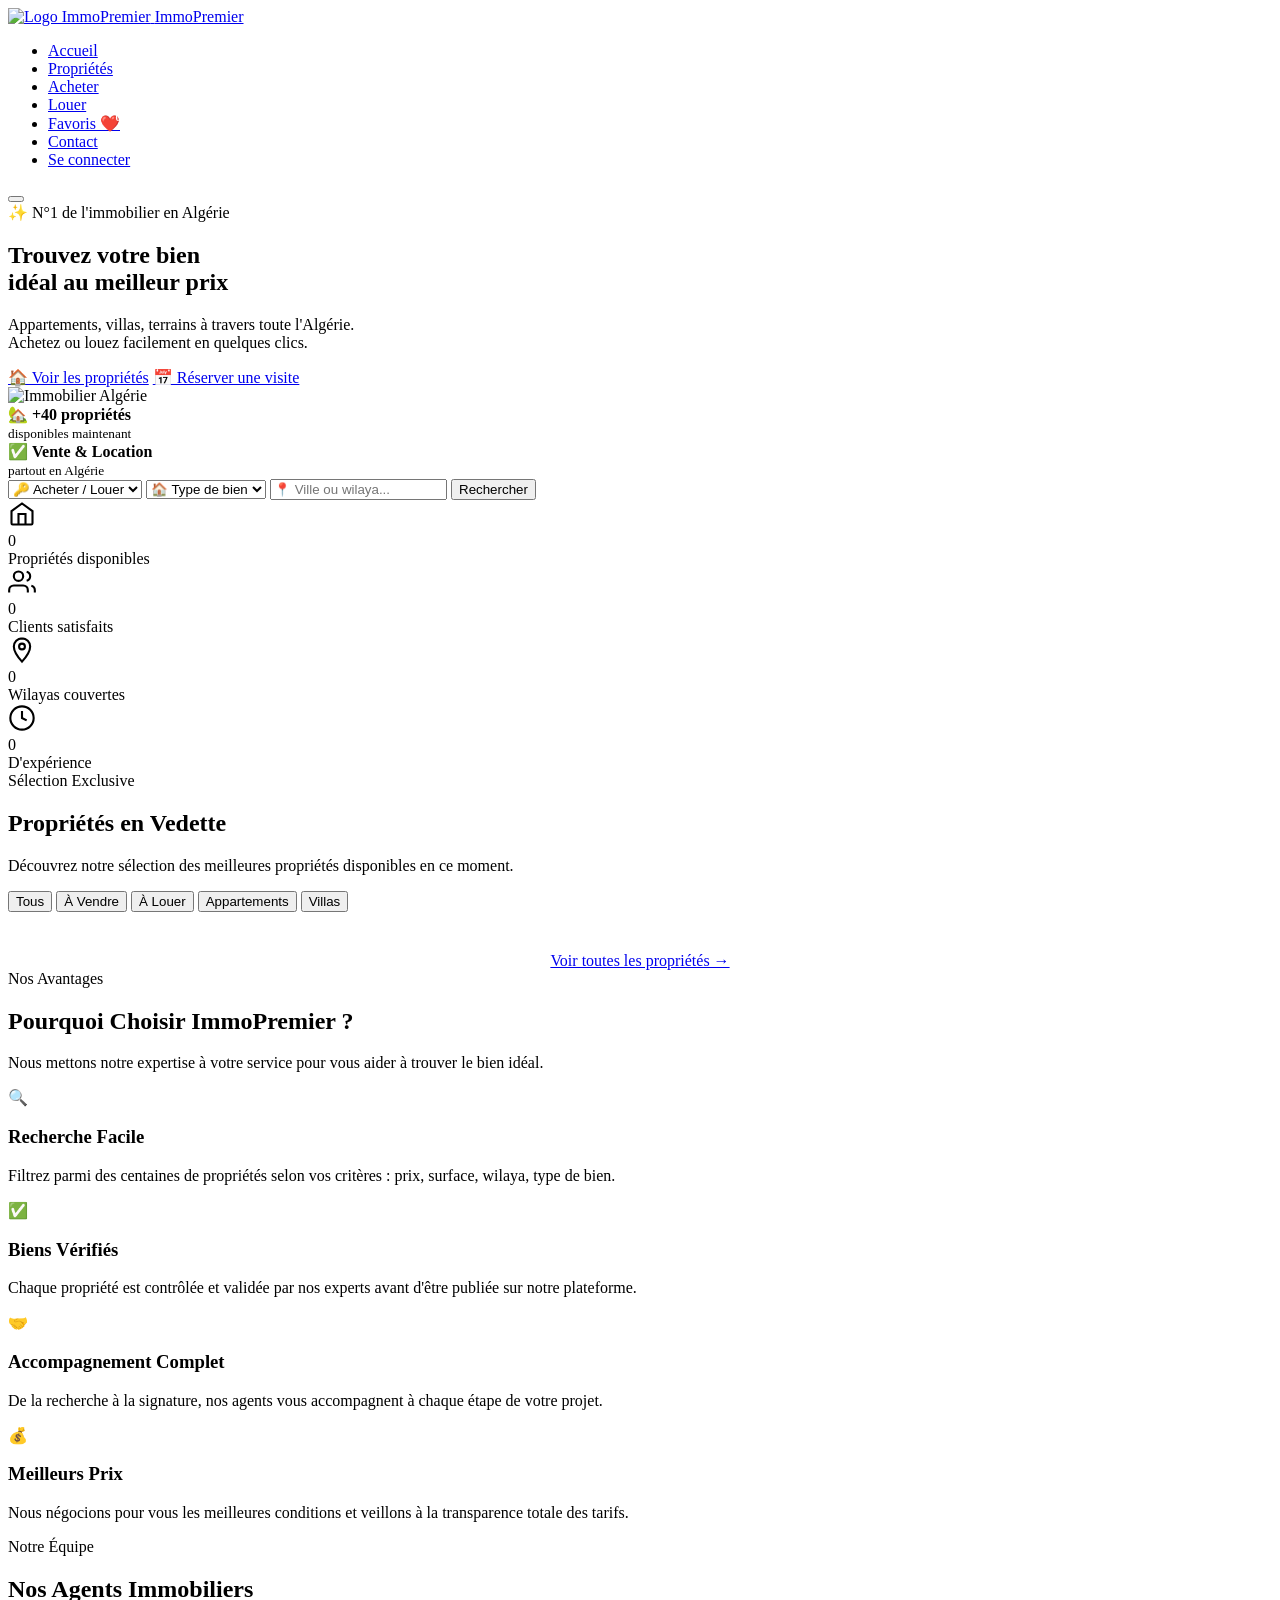
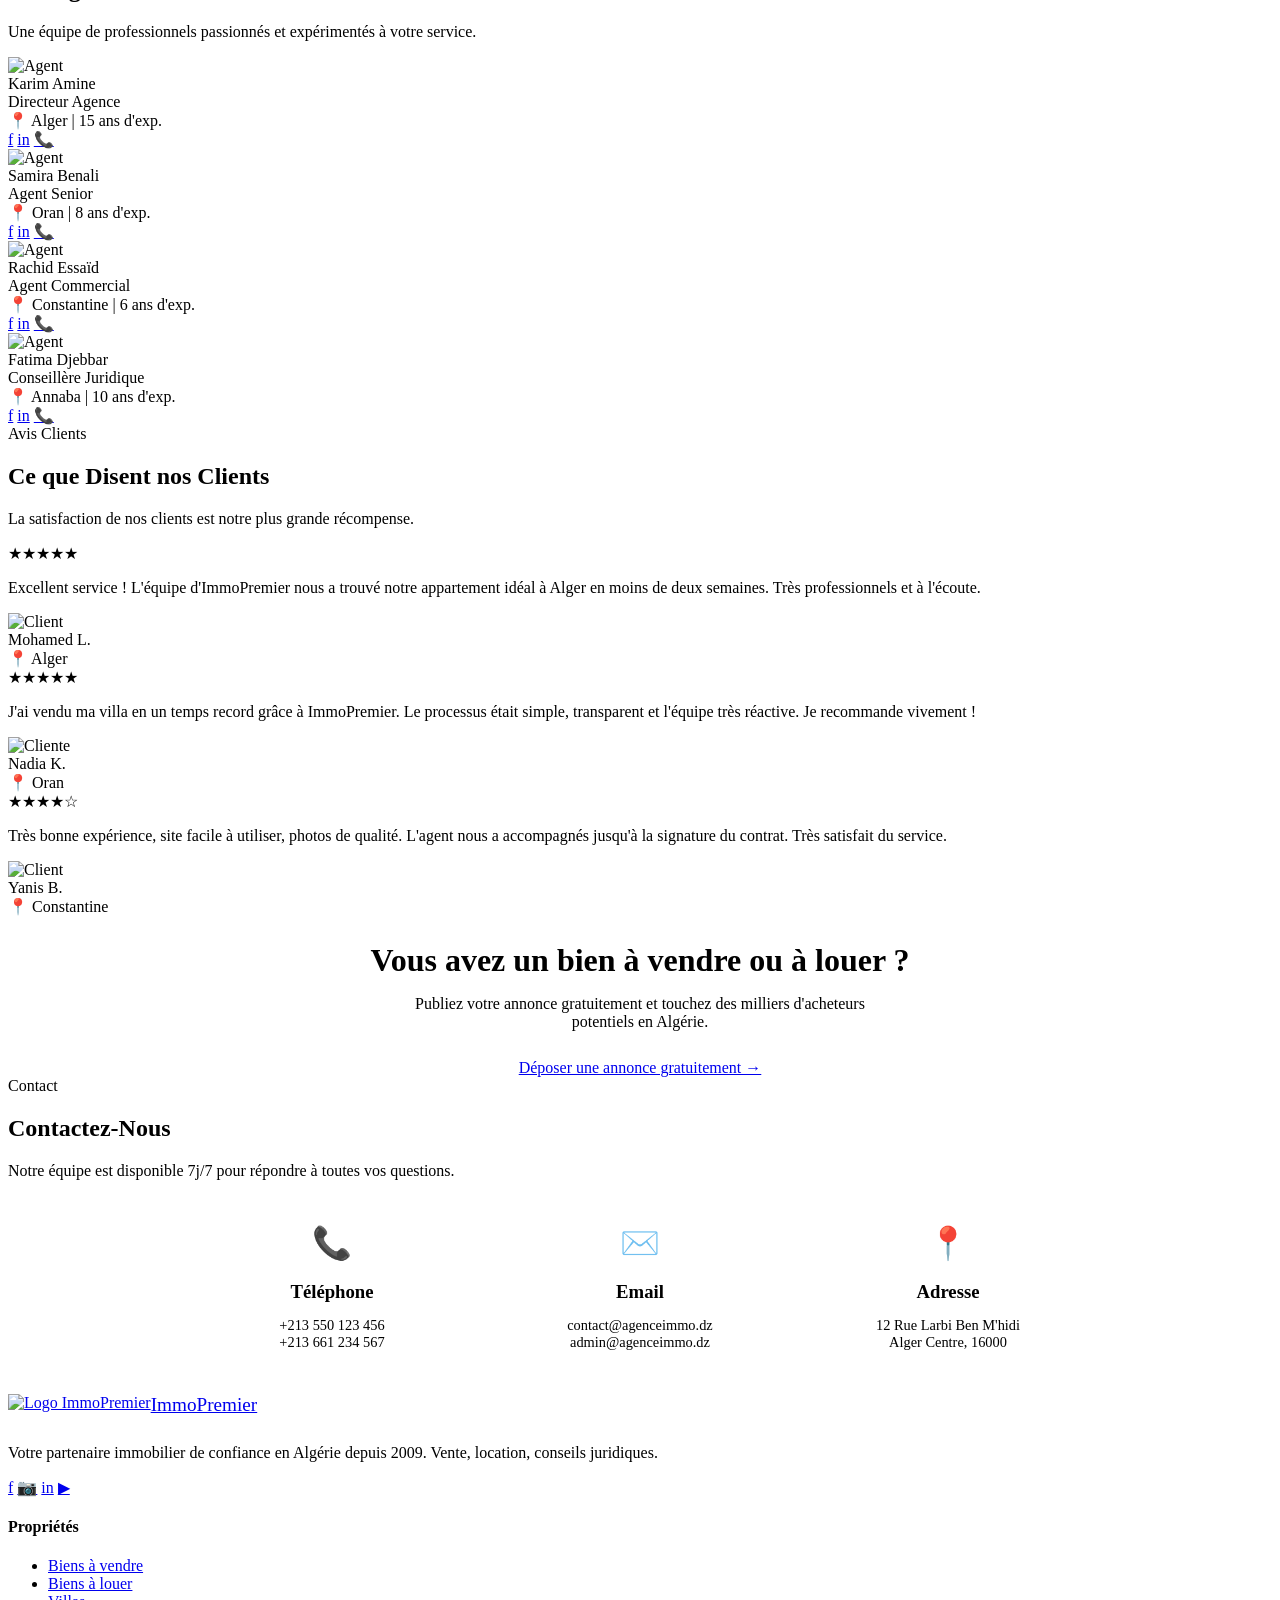
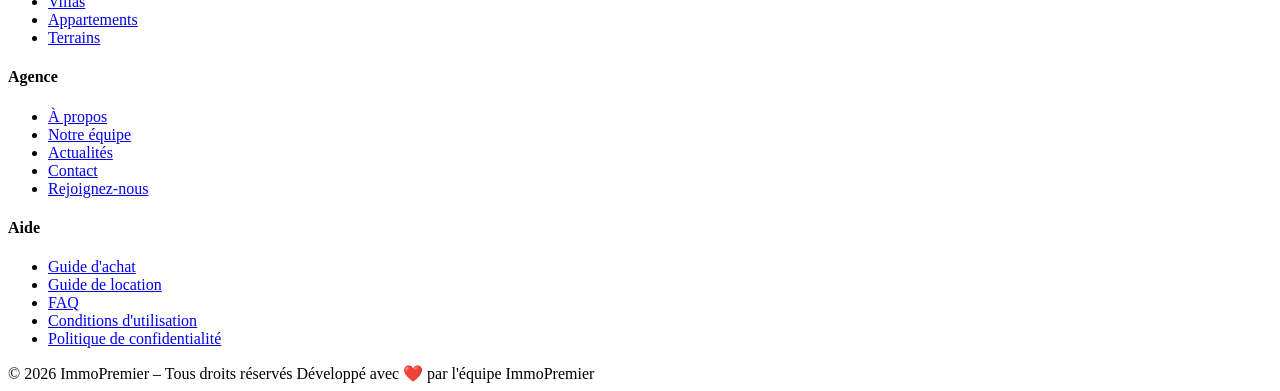
==== index.html @ be557a17 "Add files via upload premier commit" ====
<!DOCTYPE html>

<head>
    <meta charset="UTF-8">
    <meta name="viewport" content="width=device-width, initial-scale=1.0">
    <meta name="description"
        content="Agence Immobilière – Trouvez votre bien idéal en Algérie. Vente, location, appartements, villas, terrains.">
    <title>Agence Immobilière | Votre Partenaire Immobilier de Confiance</title>
    <link rel="stylesheet" href="style/style.css">
</head>

<body>

    <!-- ========== NAVIGATION ========== -->
    <nav>
        <a href="index.html" class="nav-logo">
           <img src="content/logo.png" alt="Logo ImmoPremier" class="custom-logo">
            <span>ImmoPremier</span>
        </a>

        <ul class="nav-links" id="nav-links">
            <li><a href="index.html" class="active">Accueil</a></li>
            <li><a href="content/produits.html">Propriétés</a></li>
            <li><a href="content/produits.html?trans=vente">Acheter</a></li>
            <li><a href="content/produits.html?trans=location">Louer</a></li>
            <li><a href="content/favoris.html" style="position:relative;">
  Favoris ❤️
  <span id="fav-count" style="
    position:absolute; top:-6px; right:-6px;
    background:var(--accent); color:#fff;
    width:16px; height:16px; border-radius:50%;
    font-size:0.65rem; font-weight:700;
    display:flex; align-items:center; justify-content:center;
  ">0</span>
</a></li>
            <li><a href="#contact">Contact</a></li>
            <li id="nav-auth"><a href="content/connexion.html" class="nav-cta">Se connecter</a></li>
        </ul>

        <button class="hamburger" id="hamburger" aria-label="Menu">
            <span></span><span></span><span></span>
        </button>
    </nav>

    <!-- ========== HERO ========== -->
    <section class="hero">
  <div class="hero-content">
    <div class="hero-badge">✨ N°1 de l'immobilier en Algérie</div>
    <h1>Trouvez votre bien<br>idéal <span>au meilleur prix</span></h1>
    <p>Appartements, villas, terrains à travers toute l'Algérie.<br>
    Achetez ou louez facilement en quelques clics.</p>
    <div class="hero-btns">
      <a href="content/produits.html?trans=vente" class="btn-primary">🏠 Voir les propriétés</a>
       <a href="content/commande.html" class="btn-outline">📅 Réserver une visite</a>
    </div>
  </div>

  <div class="hero-visual">
    <img src="content/ai1.png" alt="Immobilier Algérie" class="hero-img">
    <div class="hero-card floating" style="bottom:30px;left:-20px;">
      🏡 <strong>+40 propriétés</strong><br><small>disponibles maintenant</small>
    </div>
    <div class="hero-card floating" style="top:40px;right:-10px;">
      ✅ <strong>Vente & Location</strong><br><small>partout en Algérie</small>
    </div>
  </div>
</section>

    <!-- ========== SEARCH BAR ========== -->
    <div class="search-section">
        <div class="search-bar">
            <select id="hero-trans" aria-label="Type de transaction">
                <option value="">🔑 Acheter / Louer</option>
                <option value="vente">🏷️ Acheter</option>
                <option value="location">🔑 Louer</option>
            </select>
            <select id="hero-type" aria-label="Type de bien">
                <option value="">🏠 Type de bien</option>
                <option value="appartement">Appartement</option>
                <option value="villa">Villa</option>
                <option value="maison">Maison</option>
                <option value="bureau">Bureau</option>
                <option value="terrain">Terrain</option>
                <option value="studio">Studio</option>
            </select>
            <input id="hero-city" type="text" placeholder="📍 Ville ou wilaya..." aria-label="Ville">
            <button id="hero-search-btn">Rechercher</button>
        </div>
    </div>

    <!-- ========== STATS ========== -->
    <div class="stats" style="position:relative; overflow:hidden;">
    <div class="stat-item">
        <div class="stat-icon-circle">
            <svg viewBox="0 0 24 24" fill="none" stroke="currentColor" stroke-width="1.8" width="28" height="28">
                <path d="M3 9.5L12 3l9 6.5V20a1 1 0 01-1 1H4a1 1 0 01-1-1V9.5z"/>
                <path d="M9 21V12h6v9"/>
            </svg>
        </div>
        <div class="stat-num" data-count="1250" data-suffix="+">0</div>
        <div class="stat-label">Propriétés disponibles</div>
    </div>
    <div class="stat-item">
        <div class="stat-icon-circle">
            <svg viewBox="0 0 24 24" fill="none" stroke="currentColor" stroke-width="1.8" width="28" height="28">
                <path d="M17 21v-2a4 4 0 00-4-4H5a4 4 0 00-4 4v2"/>
                <circle cx="9" cy="7" r="4"/>
                <path d="M23 21v-2a4 4 0 00-3-3.87M16 3.13a4 4 0 010 7.75"/>
            </svg>
        </div>
        <div class="stat-num" data-count="8500" data-suffix="+">0</div>
        <div class="stat-label">Clients satisfaits</div>
    </div>
    <div class="stat-item">
        <div class="stat-icon-circle">
            <svg viewBox="0 0 24 24" fill="none" stroke="currentColor" stroke-width="1.8" width="28" height="28">
                <path d="M12 2C8.13 2 5 5.13 5 9c0 5.25 7 13 7 13s7-7.75 7-13c0-3.87-3.13-7-7-7z"/>
                <circle cx="12" cy="9" r="2.5"/>
            </svg>
        </div>
        <div class="stat-num" data-count="48">0</div>
        <div class="stat-label">Wilayas couvertes</div>
    </div>
    <div class="stat-item">
        <div class="stat-icon-circle">
            <svg viewBox="0 0 24 24" fill="none" stroke="currentColor" stroke-width="1.8" width="28" height="28">
                <circle cx="12" cy="12" r="10"/>
                <path d="M12 6v6l4 2"/>
            </svg>
        </div>
        <div class="stat-num" data-count="15" data-suffix=" ans">0</div>
        <div class="stat-label">D'expérience</div>
    </div>
</div>
    <!-- ========== FEATURED PROPERTIES ========== -->
    <section class="section">
        <div class="section-header">
            <span class="section-label">Sélection Exclusive</span>
            <h2>Propriétés en Vedette</h2>
            <p>Découvrez notre sélection des meilleures propriétés disponibles en ce moment.</p>
        </div>

        <div class="filter-bar">
            <button class="filter-btn active" onclick="filterHomeFeatured('tous', this)">Tous</button>
            <button class="filter-btn" onclick="filterHomeFeatured('vente', this)">À Vendre</button>
            <button class="filter-btn" onclick="filterHomeFeatured('location', this)">À Louer</button>
            <button class="filter-btn" onclick="filterHomeFeatured('appartement', this)">Appartements</button>
            <button class="filter-btn" onclick="filterHomeFeatured('villa', this)">Villas</button>
        </div>

        <div class="properties-grid" id="featured-grid">
            <!-- Filled by JS -->
        </div>

        <div style="text-align:center; margin-top:40px;">
            <a href="content/produits.html" class="btn-primary" style="display:inline-flex;">
                Voir toutes les propriétés →
            </a>
        </div>
    </section>

    <!-- ========== WHY US ========== -->
    <section class="section" style="background:var(--bg);">
        <div class="section-header">
            <span class="section-label">Nos Avantages</span>
            <h2>Pourquoi Choisir ImmoPremier ?</h2>
            <p>Nous mettons notre expertise à votre service pour vous aider à trouver le bien idéal.</p>
        </div>
        <div class="why-grid">
            <div class="why-card">
                <div class="why-icon">🔍</div>
                <h3>Recherche Facile</h3>
                <p>Filtrez parmi des centaines de propriétés selon vos critères : prix, surface, wilaya, type de bien.
                </p>
            </div>
            <div class="why-card">
                <div class="why-icon">✅</div>
                <h3>Biens Vérifiés</h3>
                <p>Chaque propriété est contrôlée et validée par nos experts avant d'être publiée sur notre plateforme.
                </p>
            </div>
            <div class="why-card">
                <div class="why-icon">🤝</div>
                <h3>Accompagnement Complet</h3>
                <p>De la recherche à la signature, nos agents vous accompagnent à chaque étape de votre projet.</p>
            </div>
            <div class="why-card">
                <div class="why-icon">💰</div>
                <h3>Meilleurs Prix</h3>
                <p>Nous négocions pour vous les meilleures conditions et veillons à la transparence totale des tarifs.
                </p>
            </div>
        </div>
    </section>

    <!-- ========== AGENTS ========== -->
    <section class="section">
        <div class="section-header">
            <span class="section-label">Notre Équipe</span>
            <h2>Nos Agents Immobiliers</h2>
            <p>Une équipe de professionnels passionnés et expérimentés à votre service.</p>
        </div>
        <div class="agents-grid">
            <div class="agent-card">
                <img src="https://images.unsplash.com/photo-1560250097-0b93528c311a?w=200&h=200&fit=crop" alt="Agent"
                    class="agent-img">
                <div class="agent-name">Karim Amine</div>
                <div class="agent-role">Directeur Agence</div>
                <div class="agent-info">📍 Alger | 15 ans d'exp.</div>
                <div class="agent-social">
                    <a href="#" aria-label="Facebook">f</a>
                    <a href="#" aria-label="LinkedIn">in</a>
                    <a href="tel:0550123456" aria-label="Téléphone">📞</a>
                </div>
            </div>
            <div class="agent-card">
                <img src="https://images.unsplash.com/photo-1573496359142-b8d87734a5a2?w=200&h=200&fit=crop" alt="Agent"
                    class="agent-img">
                <div class="agent-name">Samira Benali</div>
                <div class="agent-role">Agent Senior</div>
                <div class="agent-info">📍 Oran | 8 ans d'exp.</div>
                <div class="agent-social">
                    <a href="#" aria-label="Facebook">f</a>
                    <a href="#" aria-label="LinkedIn">in</a>
                    <a href="tel:0661234567" aria-label="Téléphone">📞</a>
                </div>
            </div>
            <div class="agent-card">
                <img src="https://images.unsplash.com/photo-1507003211169-0a1dd7228f2d?w=200&h=200&fit=crop" alt="Agent"
                    class="agent-img">
                <div class="agent-name">Rachid Essaïd</div>
                <div class="agent-role">Agent Commercial</div>
                <div class="agent-info">📍 Constantine | 6 ans d'exp.</div>
                <div class="agent-social">
                    <a href="#" aria-label="Facebook">f</a>
                    <a href="#" aria-label="LinkedIn">in</a>
                    <a href="tel:0660567890" aria-label="Téléphone">📞</a>
                </div>
            </div>
            <div class="agent-card">
                <img src="https://images.unsplash.com/photo-1438761681033-6461ffad8d80?w=200&h=200&fit=crop" alt="Agent"
                    class="agent-img">
                <div class="agent-name">Fatima Djebbar</div>
                <div class="agent-role">Conseillère Juridique</div>
                <div class="agent-info">📍 Annaba | 10 ans d'exp.</div>
                <div class="agent-social">
                    <a href="#" aria-label="Facebook">f</a>
                    <a href="#" aria-label="LinkedIn">in</a>
                    <a href="tel:0555456789" aria-label="Téléphone">📞</a>
                </div>
            </div>
        </div>
    </section>

    <!-- ========== TESTIMONIALS ========== -->
    <section class="section testimonials-bg">
        <div class="section-header">
            <span class="section-label">Avis Clients</span>
            <h2>Ce que Disent nos Clients</h2>
            <p>La satisfaction de nos clients est notre plus grande récompense.</p>
        </div>
        <div class="testimonials-grid">
            <div class="testimonial-card">
                <div class="stars">★★★★★</div>
                <p class="testimonial-text">Excellent service ! L'équipe d'ImmoPremier nous a trouvé notre appartement
                    idéal à Alger en moins de deux semaines. Très professionnels et à l'écoute.</p>
                <div class="testimonial-author">
                    <img src="https://images.unsplash.com/photo-1507003211169-0a1dd7228f2d?w=100&h=100&fit=crop"
                        alt="Client">
                    <div>
                        <div class="author-name">Mohamed L.</div>
                        <div class="author-city">📍 Alger</div>
                    </div>
                </div>
            </div>
            <div class="testimonial-card">
                <div class="stars">★★★★★</div>
                <p class="testimonial-text">J'ai vendu ma villa en un temps record grâce à ImmoPremier. Le processus
                    était simple, transparent et l'équipe très réactive. Je recommande vivement !</p>
                <div class="testimonial-author">
                    <img src="https://images.unsplash.com/photo-1544005313-94ddf0286df2?w=100&h=100&fit=crop"
                        alt="Cliente">
                    <div>
                        <div class="author-name">Nadia K.</div>
                        <div class="author-city">📍 Oran</div>
                    </div>
                </div>
            </div>
            <div class="testimonial-card">
                <div class="stars">★★★★☆</div>
                <p class="testimonial-text">Très bonne expérience, site facile à utiliser, photos de qualité. L'agent
                    nous a accompagnés jusqu'à la signature du contrat. Très satisfait du service.</p>
                <div class="testimonial-author">
                    <img src="https://images.unsplash.com/photo-1552058544-f2b08422138a?w=100&h=100&fit=crop"
                        alt="Client">
                    <div>
                        <div class="author-name">Yanis B.</div>
                        <div class="author-city">📍 Constantine</div>
                    </div>
                </div>
            </div>
        </div>
    </section>

    <!-- ========== CTA BANNER ========== -->
    <section class="section" style="background:var(--primary-light); text-align:center;">
        <h2 style="font-family:'Playfair Display',serif; font-size:2rem; color:var(--dark); margin-bottom:16px;">
            Vous avez un bien à vendre ou à louer ?
        </h2>
        <p style="color:var(--muted); margin-bottom:28px; max-width:500px; margin-left:auto; margin-right:auto;">
            Publiez votre annonce gratuitement et touchez des milliers d'acheteurs potentiels en Algérie.
        </p>
        <a href="content/inscription.html" class="btn-primary">Déposer une annonce gratuitement →</a>
    </section>

    <!-- ========== CONTACT ========== -->
    <section class="section" id="contact">
        <div class="section-header">
            <span class="section-label">Contact</span>
            <h2>Contactez-Nous</h2>
            <p>Notre équipe est disponible 7j/7 pour répondre à toutes vos questions.</p>
        </div>
        <div
            style="display:grid; grid-template-columns:repeat(auto-fill,minmax(250px,1fr)); gap:24px; max-width:900px; margin:0 auto;">
            <div
                style="background:rgba(255,255,255,0.05);border:1px solid var(--border);border-radius:var(--radius-lg);padding:28px;text-align:center;box-shadow:var(--shadow);">
                <div style="font-size:2rem;margin-bottom:12px;">📞</div>
                <h3 style="font-weight:600;margin-bottom:8px;color:var(--dark);">Téléphone</h3>
                <p style="color:var(--muted);font-size:0.9rem;">+213 550 123 456<br>+213 661 234 567</p>
            </div>
            <div
                style="background:rgba(255,255,255,0.05);border:1px solid var(--border);border-radius:var(--radius-lg);padding:28px;text-align:center;box-shadow:var(--shadow);">
                <div style="font-size:2rem;margin-bottom:12px;">✉️</div>
                <h3 style="font-weight:600;margin-bottom:8px;color:var(--dark);">Email</h3>
                <p style="color:var(--muted);font-size:0.9rem;">contact@agenceimmo.dz<br>admin@agenceimmo.dz</p>
            </div>
            <div
                style="background:rgba(255,255,255,0.05);border:1px solid var(--border);border-radius:var(--radius-lg);padding:28px;text-align:center;box-shadow:var(--shadow);">
                <div style="font-size:2rem;margin-bottom:12px;">📍</div>
                <h3 style="font-weight:600;margin-bottom:8px;color:var(--dark);">Adresse</h3>
                <p style="color:var(--muted);font-size:0.9rem;">12 Rue Larbi Ben M'hidi<br>Alger Centre, 16000</p>
            </div>
        </div>
    </section>

    <!-- ========== FOOTER ========== -->
    <footer>
        <div class="footer-grid">
            <div class="footer-brand">
                <a href="index.html" class="nav-logo" style="margin-bottom:12px; display:inline-flex;">
                    <img src="content/logo.png" alt="Logo ImmoPremier" class="custom-logo">
                    <span style="font-size:1.2rem;">ImmoPremier</span>
                </a>
                <p>Votre partenaire immobilier de confiance en Algérie depuis 2009. Vente, location, conseils
                    juridiques.</p>
                <div class="footer-social">
                    <a href="#" aria-label="Facebook">f</a>
                    <a href="#" aria-label="Instagram">📷</a>
                    <a href="#" aria-label="LinkedIn">in</a>
                    <a href="#" aria-label="YouTube">▶</a>
                </div>
            </div>
            <div class="footer-col">
                <h4>Propriétés</h4>
                <ul>
                    <li><a href="content/produits.html?trans=vente">Biens à vendre</a></li>
                    <li><a href="content/produits.html?trans=location">Biens à louer</a></li>
                    <li><a href="content/produits.html?type=villa">Villas</a></li>
                    <li><a href="content/produits.html?type=appartement">Appartements</a></li>
                    <li><a href="content/produits.html?type=terrain">Terrains</a></li>
                </ul>
            </div>
            <div class="footer-col">
                <h4>Agence</h4>
                <ul>
                    <li><a href="#">À propos</a></li>
                    <li><a href="#">Notre équipe</a></li>
                    <li><a href="#">Actualités</a></li>
                    <li><a href="#contact">Contact</a></li>
                    <li><a href="#">Rejoignez-nous</a></li>
                </ul>
            </div>
            <div class="footer-col">
                <h4>Aide</h4>
                <ul>
                    <li><a href="#">Guide d'achat</a></li>
                    <li><a href="#">Guide de location</a></li>
                    <li><a href="#">FAQ</a></li>
                    <li><a href="#">Conditions d'utilisation</a></li>
                    <li><a href="#">Politique de confidentialité</a></li>
                </ul>
            </div>
        </div>
        <div class="footer-bottom">
            <span>© 2026 ImmoPremier – Tous droits réservés</span>
            <span>Développé avec ❤️ par l'équipe ImmoPremier</span>
        </div>
    </footer>

    <!-- ========== SCRIPTS ========== -->
    <script src="javascript/produits.js"></script>
    <script src="javascript/auth.js"></script>
    <script src="javascript/main.js"></script>
    <script>
        // Quick filter on homepage
        function filterHomeFeatured(filter, btn) {
            document.querySelectorAll('.filter-btn').forEach(b => b.classList.remove('active'));
            btn.classList.add('active');
            const cards = document.querySelectorAll('#featured-grid .property-card');
            cards.forEach(card => {
                const match = filter === 'tous'
                    || card.dataset.transaction === filter
                    || card.dataset.type === filter;
                card.style.display = match ? '' : 'none';
            });
        }
    </script>

</body>

</html>
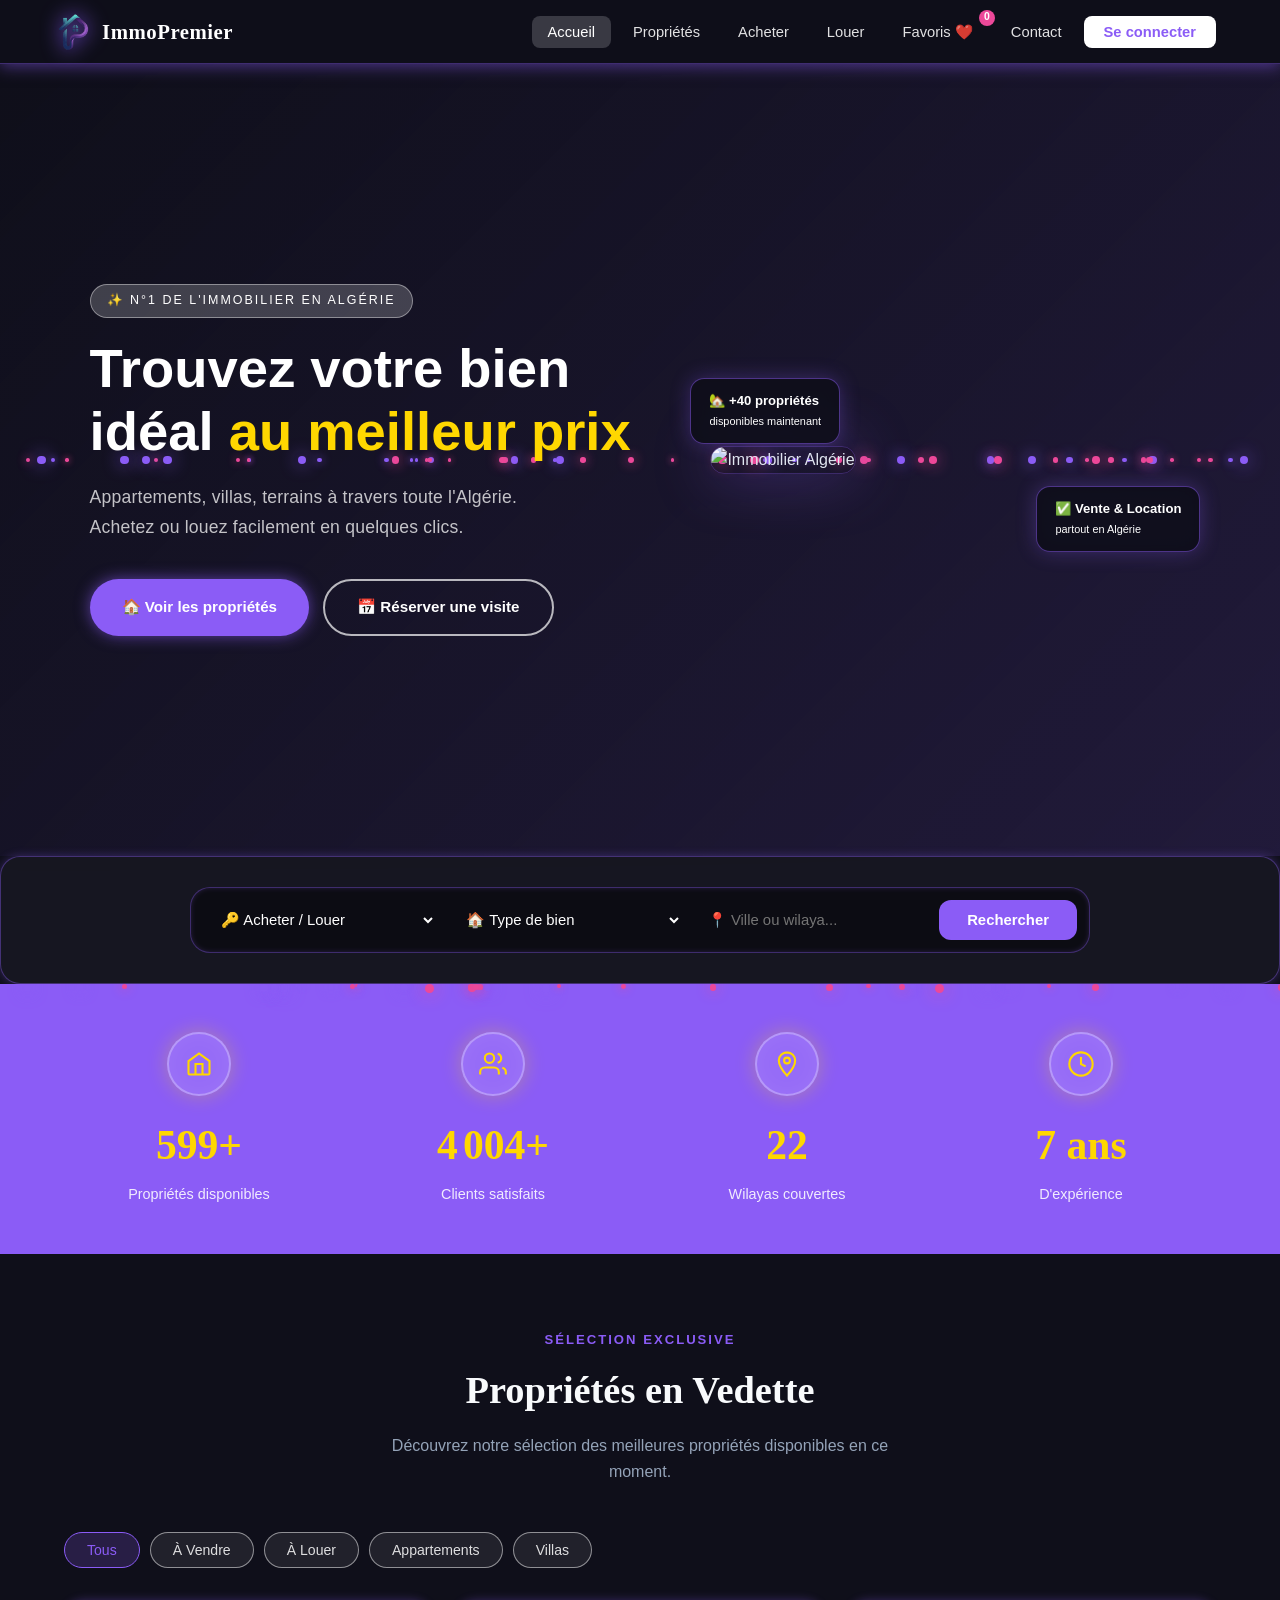
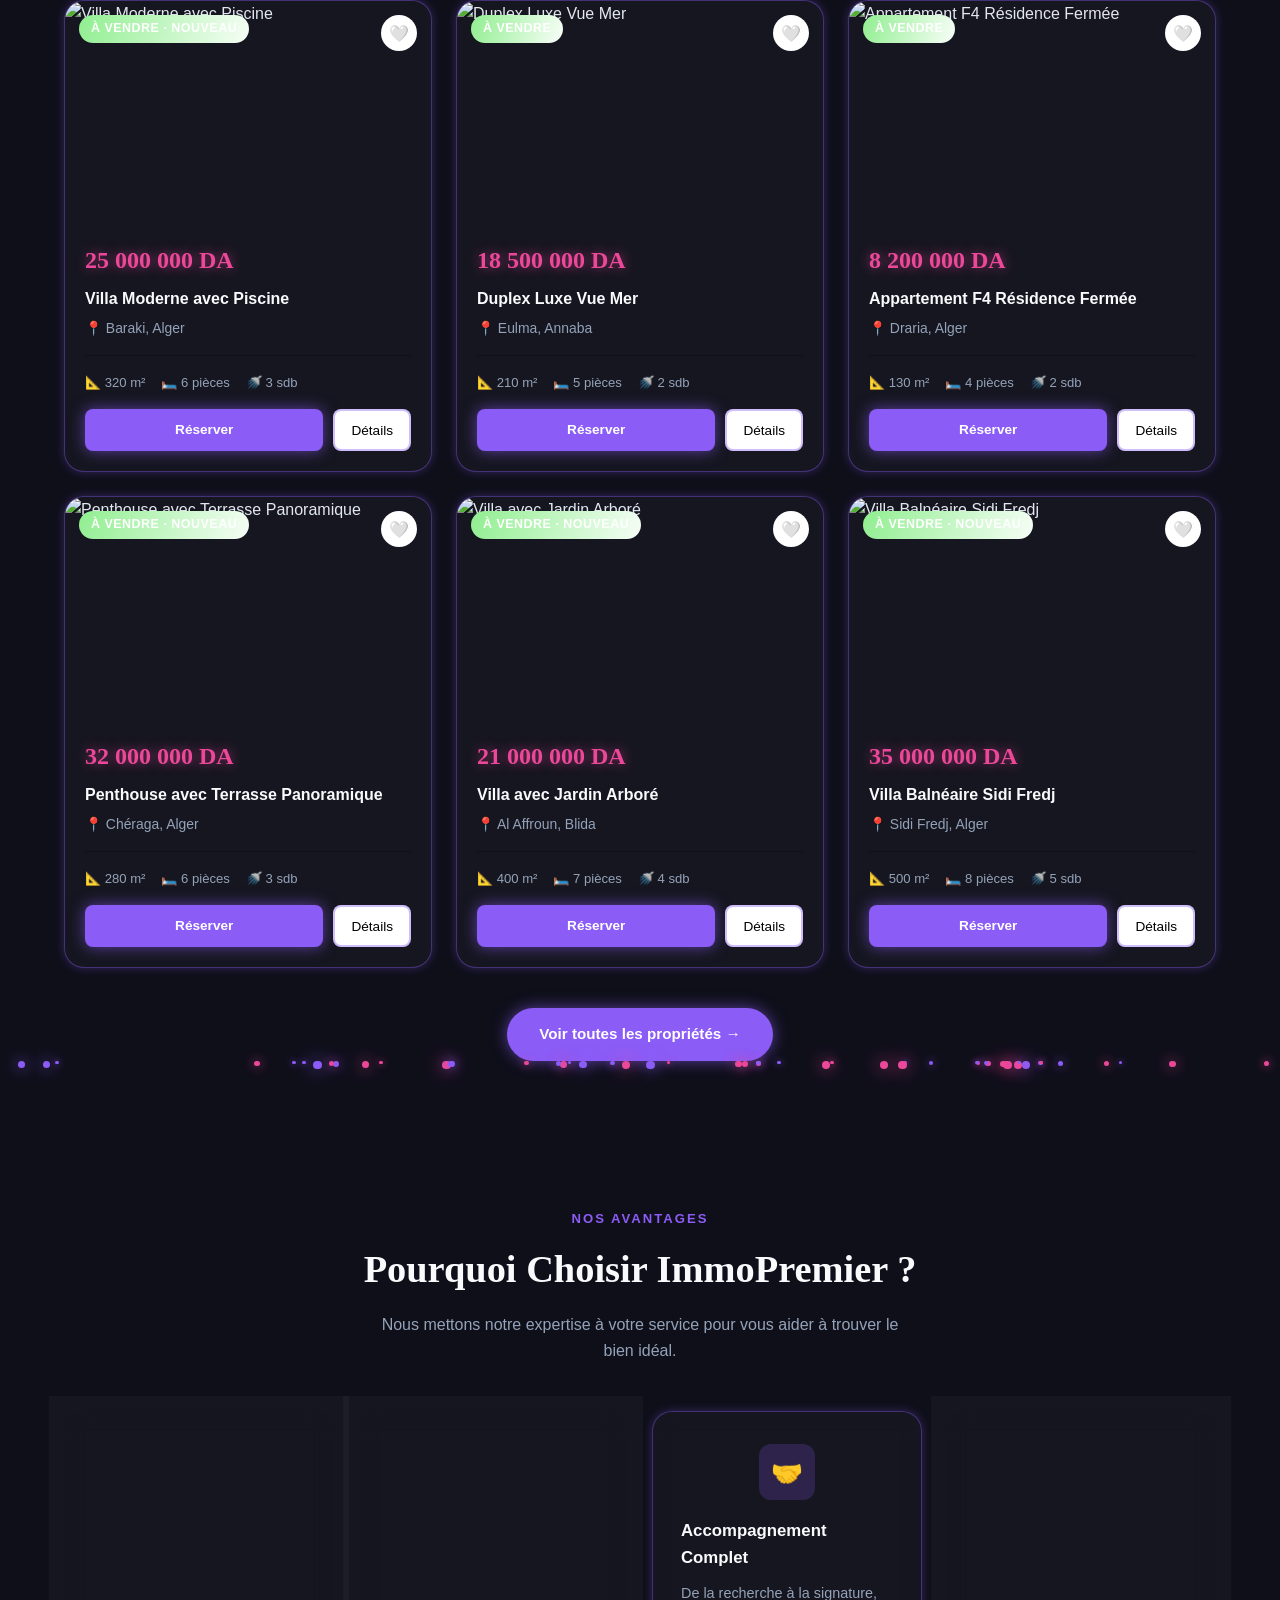
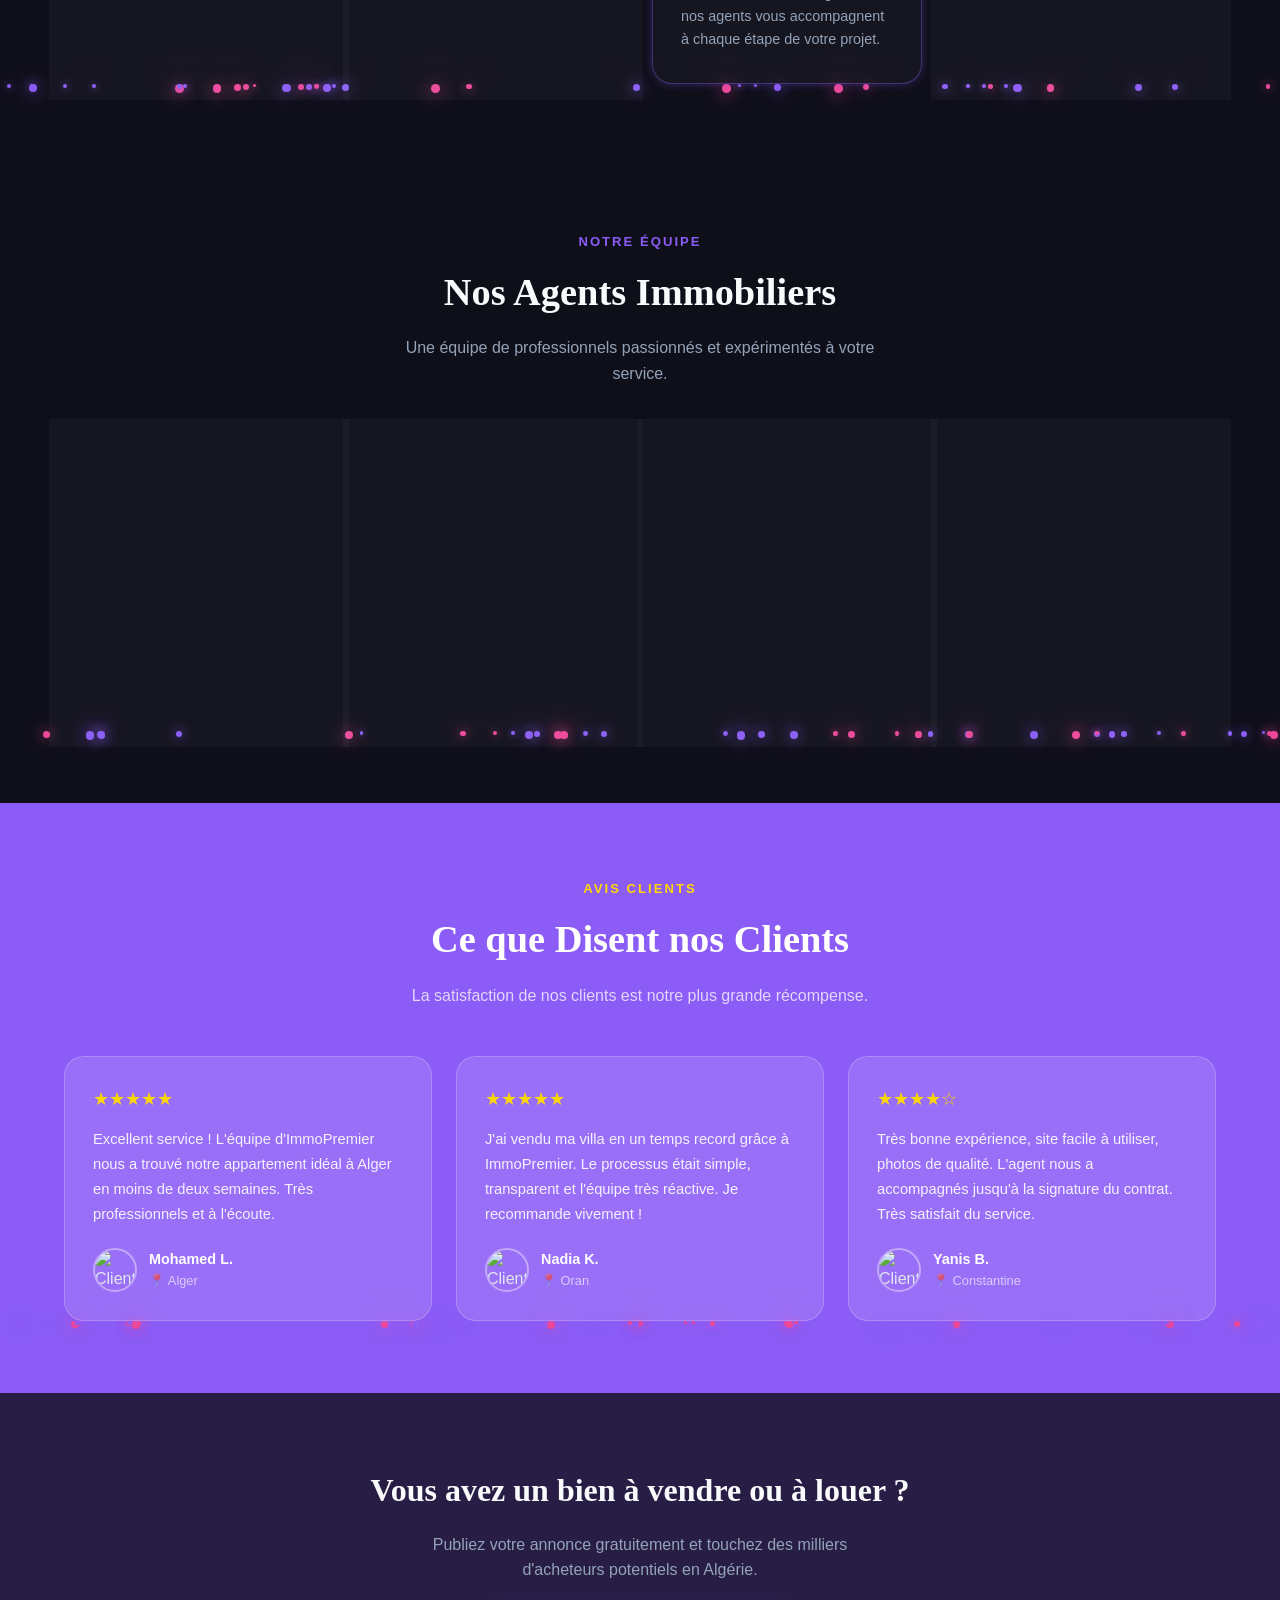
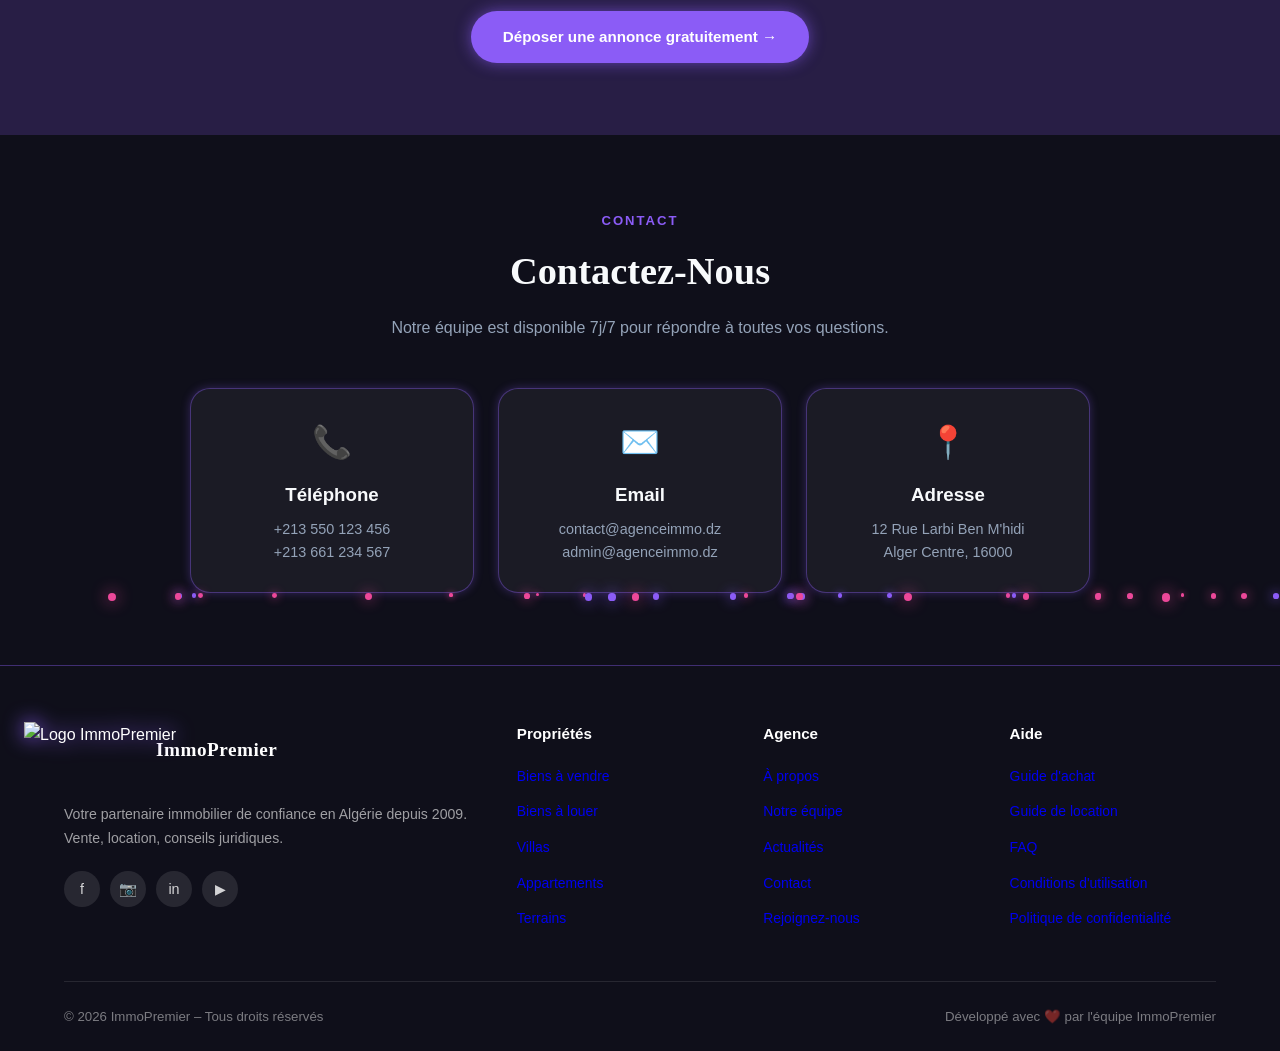
==== commit d6228cfb: "Update index.html" ====
--- a/index.html
+++ b/index.html
@@ -6,7 +6,7 @@
     <meta name="description"
         content="Agence Immobilière – Trouvez votre bien idéal en Algérie. Vente, location, appartements, villas, terrains.">
     <title>Agence Immobilière | Votre Partenaire Immobilier de Confiance</title>
-    <link rel="stylesheet" href="style/style.css">
+    <link rel="stylesheet" href="style.css">
 </head>
 
 <body>
@@ -14,16 +14,16 @@
     <!-- ========== NAVIGATION ========== -->
     <nav>
         <a href="index.html" class="nav-logo">
-           <img src="content/logo.png" alt="Logo ImmoPremier" class="custom-logo">
+           <img src="logo.png" alt="Logo ImmoPremier" class="custom-logo">
             <span>ImmoPremier</span>
         </a>
 
         <ul class="nav-links" id="nav-links">
             <li><a href="index.html" class="active">Accueil</a></li>
-            <li><a href="content/produits.html">Propriétés</a></li>
-            <li><a href="content/produits.html?trans=vente">Acheter</a></li>
-            <li><a href="content/produits.html?trans=location">Louer</a></li>
-            <li><a href="content/favoris.html" style="position:relative;">
+            <li><a href="produits.html">Propriétés</a></li>
+            <li><a href="produits.html?trans=vente">Acheter</a></li>
+            <li><a href="produits.html?trans=location">Louer</a></li>
+            <li><a href="favoris.html" style="position:relative;">
   Favoris ❤️
   <span id="fav-count" style="
     position:absolute; top:-6px; right:-6px;
@@ -398,9 +398,9 @@
     </footer>
 
     <!-- ========== SCRIPTS ========== -->
-    <script src="javascript/produits.js"></script>
-    <script src="javascript/auth.js"></script>
-    <script src="javascript/main.js"></script>
+    <script src="produits.js"></script>
+    <script src="auth.js"></script>
+    <script src="main.js"></script>
     <script>
         // Quick filter on homepage
         function filterHomeFeatured(filter, btn) {
@@ -418,4 +418,4 @@
 
 </body>
 
-</html>+</html>
--- a/style.css
+++ b/style.css
@@ -0,0 +1,1794 @@
+@import url('https://fonts.googleapis.com/css2?family=Poppins:wght@300;400;500;600;700;800&family=DM+Sans:wght@300;400;500;600&display=swap');
+:root {
+  --primary: #8B5CF6;
+  --primary-dark: #7C3AED;
+  --primary-light: rgba(139, 92, 246, 0.2);
+  --accent: #EC4899;
+  --bg: #0F0F1A;
+  --white: #FFFFFF;
+  --dark: #F8FAFC;
+  --text: #E2E8F0;
+  --muted: #94A3B8;
+  --border: rgba(139, 92, 246, 0.4);
+  --shadow: 0 0 10px rgba(139, 92, 246, 0.3);
+  --shadow-hover: 0 0 20px rgba(236, 72, 153, 0.6);
+  --radius: 12px;
+  --radius-lg: 20px;
+  --transition: all 0.3s cubic-bezier(0.4, 0, 0.2, 1);
+}
+
+* {
+  margin: 0;
+  padding: 0;
+  box-sizing: border-box;
+}
+
+html {
+  scroll-behavior: smooth;
+}
+
+body {
+  font-family: 'Poppins', sans-serif;
+  background: var(--bg);
+  color: var(--text);
+  line-height: 1.6;
+}
+
+/* Fix particules - pas d'espace vide */
+body {
+  overflow-x: hidden;
+  min-height: unset !important;
+}
+
+nav {
+  background: rgba(15, 15, 26, 0.85);
+  backdrop-filter: blur(10px);
+  padding: 0 5%;
+  display: flex;
+  align-items: center;
+  justify-content: space-between;
+  height: 64px;
+  position: sticky;
+  top: 0;
+  z-index: 1000;
+  box-shadow: 0 2px 15px rgba(139, 92, 246, 0.5);
+  border-bottom: 1px solid var(--border);
+}
+
+.nav-logo {
+  display: flex;
+  align-items: center;
+  gap: 10px;
+  text-decoration: none;
+  color: var(--white);
+}
+
+.nav-logo .logo-icon {
+  width: 36px;
+  height: 36px;
+  background: var(--primary);
+  color: var(--white);
+  border-radius: 8px;
+  display: flex;
+  align-items: center;
+  justify-content: center;
+  font-size: 20px;
+  box-shadow: 0 0 10px var(--primary);
+}
+
+.nav-logo span {
+  font-family: 'Playfair Display', serif;
+  font-size: 1.3rem;
+  font-weight: 700;
+  letter-spacing: 0.5px;
+}
+
+.nav-links {
+  display: flex;
+  gap: 6px;
+  align-items: center;
+  list-style: none;
+}
+
+.nav-links a {
+  color: rgba(255, 255, 255, 0.88);
+  text-decoration: none;
+  padding: 8px 16px;
+  border-radius: 8px;
+  font-weight: 500;
+  font-size: 0.92rem;
+  transition: var(--transition);
+}
+
+.nav-links a:hover,
+.nav-links a.active {
+  background: rgba(255, 255, 255, 0.18);
+  color: var(--white);
+}
+
+.nav-cta {
+  background: var(--white) !important;
+  color: var(--primary) !important;
+  font-weight: 600 !important;
+  padding: 8px 20px !important;
+}
+
+.nav-cta:hover {
+  background: var(--primary-light) !important;
+  color: var(--primary) !important;
+}
+
+.hamburger {
+  display: none;
+  flex-direction: column;
+  gap: 5px;
+  cursor: pointer;
+  padding: 8px;
+}
+
+.hamburger span {
+  width: 24px;
+  height: 2px;
+  background: var(--white);
+  border-radius: 2px;
+  transition: var(--transition);
+}
+
+.hero {
+  min-height: 88vh;
+  background: linear-gradient(135deg, #0F0F1A 0%, rgba(139,92,246,0.15) 100%);
+  display: flex;
+  align-items: center;
+  justify-content: space-between;
+  padding: 60px 7%;
+  gap: 40px;
+  position: relative;
+  overflow: hidden;
+}
+
+.hero::before {
+  content: '';
+  position: absolute;
+  inset: 0;
+  background: radial-gradient(ellipse at 70% 50%, rgba(139,92,246,0.2) 0%, transparent 60%);
+  pointer-events: none;
+}
+
+.hero-content {
+  position: relative;
+  z-index: 2;
+  max-width: 540px;
+  animation: fadeInUp 0.8s ease both;
+}
+
+.hero-visual {
+  position: relative;
+  z-index: 2;
+  flex-shrink: 0;
+  width: 480px;
+  animation: fadeInUp 1s ease both;
+}
+
+.hero-img {
+  width: 100%;
+  height: 420px;
+  object-fit: cover;
+  border-radius: 24px;
+  box-shadow: 0 0 60px rgba(139,92,246,0.4);
+  border: 1px solid rgba(139,92,246,0.3);
+}
+
+.hero-card {
+  position: absolute;
+  background: rgba(15,15,26,0.9);
+  border: 1px solid rgba(139,92,246,0.5);
+  backdrop-filter: blur(12px);
+  padding: 12px 18px;
+  border-radius: 14px;
+  font-size: 0.82rem;
+  color: #fff;
+  box-shadow: 0 0 20px rgba(139,92,246,0.3);
+  line-height: 1.5;
+}
+
+.floating {
+  animation: floatCard 3s ease-in-out infinite;
+}
+
+.hero-card:nth-child(3) {
+  animation-delay: 1.5s;
+}
+
+@keyframes floatCard {
+  0%, 100% { transform: translateY(0); }
+  50%       { transform: translateY(-10px); }
+}
+
+@media (max-width: 1024px) {
+  .hero-visual { display: none; }
+  .hero { justify-content: center; text-align: center; }
+  .hero-btns { justify-content: center; }
+}
+
+.hero::before {
+  content: '';
+  position: absolute;
+  inset: 0;
+  background: url('content/bg2.jfif') center/cover no-repeat;
+  opacity: 0.18;
+}
+
+.hero-content {
+  position: relative;
+  z-index: 2;
+  max-width: 600px;
+  animation: fadeInUp 0.8s ease both;
+}
+
+.hero-badge {
+  font-family: 'Poppins', sans-serif;
+  font-weight: 500;
+  font-size: 0.78rem;
+  letter-spacing: 2px;
+  display: inline-block;
+  background: rgba(255, 255, 255, 0.2);
+  border: 1px solid rgba(255, 255, 255, 0.4);
+  color: var(--white);
+  padding: 6px 16px;
+  border-radius: 50px;
+  text-transform: uppercase;
+  margin-bottom: 20px;
+}
+
+.hero h1 {
+  font-family: 'Poppins', sans-serif;
+  font-size: clamp(2.4rem, 5vw, 3.8rem);
+  font-size: clamp(2.2rem, 4.5vw, 3.4rem);
+  font-weight: 800;
+  color: var(--white);
+  line-height: 1.15;
+  margin-bottom: 20px;
+}
+
+.hero h1 span {
+  color: #FFD700;
+   font-weight: 800;
+}
+
+.hero p {
+  font-family: 'Poppins', sans-serif;
+  font-size: 1rem;
+  font-weight: 300;
+  color: rgba(255,255,255,0.75);
+  letter-spacing: 0.2px;
+  line-height: 1.8;
+  font-size: 1.1rem;
+  margin-bottom: 36px;
+  line-height: 1.7;
+}
+
+.hero-btns {
+  display: flex;
+  gap: 14px;
+  flex-wrap: wrap;
+}
+
+.btn-primary {
+  background: var(--primary);
+  color: var(--white);
+  padding: 14px 32px;
+  border-radius: 50px;
+  font-weight: 600;
+  font-size: 0.95rem;
+  text-decoration: none;
+  border: none;
+  cursor: pointer;
+  transition: var(--transition);
+  display: inline-flex;
+  align-items: center;
+  gap: 8px;
+  box-shadow: 0 0 15px rgba(139, 92, 246, 0.6);
+}
+
+.btn-primary:hover {
+  background: var(--accent);
+  transform: translateY(-2px);
+  box-shadow: 0 0 25px rgba(236, 72, 153, 0.8);
+}
+
+.btn-outline {
+  background: transparent;
+  color: var(--white);
+  padding: 14px 32px;
+  border-radius: 50px;
+  font-weight: 600;
+  font-size: 0.95rem;
+  text-decoration: none;
+  border: 2px solid rgba(255, 255, 255, 0.7);
+  cursor: pointer;
+  transition: var(--transition);
+  display: inline-flex;
+  align-items: center;
+  gap: 8px;
+}
+
+.btn-outline:hover {
+  background: rgba(255, 255, 255, 0.15);
+  border-color: var(--white);
+  transform: translateY(-2px);
+}
+
+.search-section {
+  background: rgba(255, 255, 255, 0.03) !important;
+  backdrop-filter: blur(12px);
+  border: 1px solid var(--border);
+  border-radius: var(--radius-lg);
+  padding: 30px 5%;
+  box-shadow: var(--shadow);
+  transition: var(--transition);
+}
+
+.search-bar {
+  display: flex;
+  gap: 12px;
+  max-width: 900px;
+  margin: 0 auto;
+  background: rgba(0, 0, 0, 0.4) !important;
+  border-radius: var(--radius-lg);
+  padding: 12px;
+  border: 1px solid var(--border) !important;
+  transition: var(--transition);
+  color: var(--white) !important;
+  box-shadow: inset 0 0 5px rgba(139, 92, 246, 0.2);
+}
+
+.search-bar:focus-within {
+  border-color: var(--accent) !important;
+  box-shadow: 0 0 15px rgba(236, 72, 153, 0.4), inset 0 0 5px rgba(236, 72, 153, 0.2) !important;
+}
+
+.search-bar select,
+.search-bar input {
+  flex: 1;
+  border: none;
+  background: transparent;
+  padding: 10px 14px;
+  font-family: 'DM Sans', sans-serif;
+  font-size: 0.93rem;
+  color: var(--white) !important;
+  outline: none;
+}
+
+.search-bar button {
+  background: var(--primary);
+  color: var(--white);
+  border: none;
+  padding: 12px 28px;
+  border-radius: var(--radius);
+  font-weight: 600;
+  cursor: pointer;
+  transition: var(--transition);
+  font-size: 0.93rem;
+}
+
+.search-bar button:hover {
+  background: var(--primary-dark);
+}
+
+.section {
+  padding: 72px 5%;
+}
+
+.section-header {
+  text-align: center;
+  margin-bottom: 48px;
+}
+
+.section-label {
+  display: inline-block;
+  color: var(--primary);
+  font-weight: 600;
+  font-size: 0.82rem;
+  letter-spacing: 2px;
+  text-transform: uppercase;
+  margin-bottom: 10px;
+}
+
+.section-header h2 {
+  font-family: 'Playfair Display', serif;
+  font-size: clamp(1.8rem, 3vw, 2.6rem);
+  color: var(--dark);
+  margin-bottom: 12px;
+}
+
+.section-header p {
+  color: var(--muted);
+  font-size: 1rem;
+  max-width: 520px;
+  margin: 0 auto;
+}
+
+.stats {
+  background: var(--primary);
+  padding: 48px 5%;
+  display: grid;
+  grid-template-columns: repeat(auto-fit, minmax(200px, 1fr));
+  gap: 24px;
+  text-align: center;
+}
+
+.stat-item {
+  color: var(--white);
+}
+
+.stat-num {
+  font-family: 'Playfair Display', serif;
+  font-size: 2.6rem;
+  font-weight: 700;
+  color: #FFD700;
+}
+
+.stat-label {
+  font-size: 0.9rem;
+  opacity: 0.88;
+  margin-top: 4px;
+}
+
+.properties-grid {
+  display: grid;
+  grid-template-columns: repeat(auto-fill, minmax(320px, 1fr));
+  gap: 24px;
+}
+
+.property-card {
+  background: rgba(255, 255, 255, 0.03) !important;
+  backdrop-filter: blur(12px);
+  border: 1px solid var(--border);
+  border-radius: var(--radius-lg);
+  overflow: hidden;
+  box-shadow: var(--shadow);
+  transition: var(--transition);
+  cursor: pointer;
+  
+}
+
+.property-card:hover {
+  transform: translateY(-6px);
+  box-shadow: var(--shadow-hover);
+  border-color: var(--accent);
+}
+
+.card-img {
+  position: relative;
+  height: 220px;
+  overflow: hidden;
+}
+
+.card-img img {
+  width: 100%;
+  height: 100%;
+  object-fit: cover;
+  transition: transform 0.5s ease;
+}
+
+.property-card:hover .card-img img {
+  transform: scale(1.06);
+}
+
+.card-badge {
+  position: absolute;
+  top: 14px;
+  left: 14px;
+  background: var(--primary);
+  color: var(--white);
+  padding: 4px 12px;
+  border-radius: 50px;
+  font-size: 0.78rem;
+  font-weight: 600;
+  text-transform: uppercase;
+  letter-spacing: 0.5px;
+   background: linear-gradient(
+    110deg,
+    lightgreen 0%,
+    #fff 45%,
+    lightgreen 55%,
+    lightgreen 100%
+  );
+  background-size: 250% 100%;
+  animation: shine 2s linear infinite;
+}
+
+.card-badge.vente {
+  background: linear-gradient(110deg, #90EE90 0%, #ffffff 45%, #90EE90 55%, #90EE90 100%);
+  background-size: 250% 100%;
+  animation: shine 2s linear infinite;
+}
+
+.card-badge.location {
+  background: linear-gradient(110deg, #8B5CF6 0%, #ffffff 45%, #8B5CF6 55%, #8B5CF6 100%);
+  background-size: 250% 100%;
+  animation: shine 2s linear infinite;
+}
+.card-badge.neuf {
+background: linear-gradient(110deg, #EC4899 0%, #ffffff 45%, #EC4899 55%, #EC4899 100%);
+  background-size: 250% 100%;
+  animation: shine 2s linear infinite;
+}
+@keyframes shine {
+  0%   { background-position: 200% center; }
+  100% { background-position: -200% center; }
+}
+.card-fav {
+  position: absolute;
+  top: 14px;
+  right: 14px;
+  background: var(--white);
+  border: none;
+  width: 36px;
+  height: 36px;
+  border-radius: 50%;
+  display: flex;
+  align-items: center;
+  justify-content: center;
+  cursor: pointer;
+  font-size: 1rem;
+  transition: var(--transition);
+}
+
+.card-fav:hover {
+  transform: scale(1.15);
+}
+
+.card-body {
+  padding: 20px;
+}
+
+.card-price {
+  font-family: 'Playfair Display', serif;
+  font-size: 1.5rem;
+  font-weight: 700;
+  color: var(--accent);
+  margin-bottom: 6px;
+  text-shadow: 0 0 12px rgba(236, 72, 153, 0.6);
+}
+
+.card-title {
+  font-size: 1rem;
+  font-weight: 600;
+  color: var(--dark);
+  margin-bottom: 6px;
+}
+
+.card-location {
+  color: var(--muted);
+  font-size: 0.87rem;
+  display: flex;
+  align-items: center;
+  gap: 4px;
+  margin-bottom: 16px;
+}
+
+.card-features {
+  display: flex;
+  gap: 16px;
+  padding-top: 16px;
+  border-top: 1px solid var(--bg);
+}
+
+.feat {
+  display: flex;
+  align-items: center;
+  gap: 5px;
+  font-size: 0.82rem;
+  color: var(--muted);
+  font-weight: 500;
+}
+
+.filter-bar {
+  display: flex;
+  gap: 10px;
+  flex-wrap: wrap;
+  margin-bottom: 32px;
+  align-items: center;
+}
+
+.filter-btn {
+  padding: 9px 22px;
+  border-radius: 50px;
+  border: 1.5px solid rgba(255, 255, 255, 0.5);
+  background: rgba(255, 255, 255, 0.08);
+  color: rgba(255, 255, 255, 0.85);
+  font-weight: 500;
+  font-size: 0.88rem;
+  cursor: pointer;
+  transition: var(--transition);
+  font-family: 'DM Sans', sans-serif;
+}
+
+.filter-btn:hover,
+.filter-btn.active {
+  border-color: var(--primary);
+  background: var(--primary-light);
+  color: var(--primary);
+}
+
+.why-grid {
+  display: grid;
+  grid-template-columns: repeat(auto-fill, minmax(260px, 1fr));
+  gap: 24px;
+}
+
+.why-card {
+  background: rgba(255, 255, 255, 0.03) !important;
+  backdrop-filter: blur(12px);
+  border: 1px solid var(--border);
+  border-radius: var(--radius-lg);
+  padding: 32px 28px;
+  box-shadow: var(--shadow);
+  transition: var(--transition);
+}
+
+.why-card:hover {
+  transform: translateY(-4px);
+  box-shadow: var(--shadow-hover);
+}
+
+.why-icon {
+  width: 56px;
+  height: 56px;
+  background: var(--primary-light);
+  border-radius: var(--radius);
+  display: flex;
+  align-items: center;
+  justify-content: center;
+  font-size: 1.6rem;
+  margin-bottom: 18px;
+  margin-left: auto;
+  margin-right: auto;
+}
+
+.why-card h3 {
+  font-size: 1.05rem;
+  font-weight: 600;
+  color: var(--dark) !important;
+  margin-bottom: 10px;
+}
+
+.why-card p {
+  color: var(--muted) !important;
+  font-size: 0.9rem;
+  line-height: 1.6;
+}
+
+.agents-grid {
+  display: grid;
+  grid-template-columns: repeat(auto-fill, minmax(230px, 1fr));
+  gap: 24px;
+}
+
+.agent-card {
+  background: rgba(255, 255, 255, 0.03) !important;
+  backdrop-filter: blur(12px);
+  border: 1px solid var(--border);
+  border-radius: var(--radius-lg);
+  padding: 28px;
+  text-align: center;
+  box-shadow: var(--shadow);
+  transition: var(--transition);
+}
+
+.agent-card:hover {
+  transform: translateY(-4px);
+  box-shadow: var(--shadow-hover);
+  border-color: var(--accent);
+}
+
+.agent-img {
+  width: 90px;
+  height: 90px;
+  border-radius: 50%;
+  object-fit: cover;
+  border: 4px solid var(--primary-light);
+  margin: 0 auto 16px;
+  display: block;
+}
+
+.agent-name {
+  font-weight: 700;
+  color: var(--dark);
+  margin-bottom: 4px;
+}
+
+.agent-role {
+  color: var(--primary);
+  font-size: 0.85rem;
+  font-weight: 500;
+  margin-bottom: 12px;
+}
+
+.agent-info {
+  color: var(--muted);
+  font-size: 0.83rem;
+  margin-bottom: 16px;
+}
+
+.agent-social {
+  display: flex;
+  gap: 8px;
+  justify-content: center;
+}
+
+.agent-social a {
+  width: 32px;
+  height: 32px;
+  background: var(--bg);
+  border-radius: 50%;
+  display: flex;
+  align-items: center;
+  justify-content: center;
+  text-decoration: none;
+  font-size: 0.82rem;
+  color: var(--primary);
+  transition: var(--transition);
+}
+
+.agent-social a:hover {
+  background: var(--primary);
+  color: var(--white);
+}
+
+.testimonials-bg {
+  background: var(--primary);
+}
+
+.testimonials-bg .section-header h2 {
+  color: var(--white);
+}
+
+.testimonials-bg .section-label {
+  color: #FFD700;
+}
+
+.testimonials-bg .section-header p {
+  color: rgba(255, 255, 255, 0.75);
+}
+
+.testimonials-grid {
+  display: grid;
+  grid-template-columns: repeat(auto-fill, minmax(300px, 1fr));
+  gap: 24px;
+}
+
+.testimonial-card {
+  background: rgba(255, 255, 255, 0.12);
+  border: 1px solid rgba(255, 255, 255, 0.2);
+  border-radius: var(--radius-lg);
+  padding: 28px;
+  backdrop-filter: blur(10px);
+}
+
+.stars {
+  color: #FFD700;
+  font-size: 1.1rem;
+  margin-bottom: 14px;
+}
+
+.testimonial-text {
+  color: rgba(255, 255, 255, 0.9);
+  font-size: 0.92rem;
+  line-height: 1.7;
+  margin-bottom: 20px;
+}
+
+.testimonial-author {
+  display: flex;
+  align-items: center;
+  gap: 12px;
+}
+
+.testimonial-author img {
+  width: 44px;
+  height: 44px;
+  border-radius: 50%;
+  object-fit: cover;
+  border: 2px solid rgba(255, 255, 255, 0.4);
+}
+
+.author-name {
+  color: var(--white);
+  font-weight: 600;
+  font-size: 0.9rem;
+}
+
+.author-city {
+  color: rgba(255, 255, 255, 0.65);
+  font-size: 0.8rem;
+}
+
+footer {
+  background: var(--bg);
+  color: rgba(255, 255, 255, 0.8);
+  padding: 56px 5% 24px;
+  border-top: 1px solid var(--border);
+}
+
+.footer-grid {
+  display: grid;
+  grid-template-columns: 2fr 1fr 1fr 1fr;
+  gap: 40px;
+  margin-bottom: 40px;
+}
+
+.footer-brand p {
+  font-size: 0.88rem;
+  line-height: 1.7;
+  margin: 14px 0 20px;
+  color: rgba(255, 255, 255, 0.6);
+}
+
+.footer-social {
+  display: flex;
+  gap: 10px;
+}
+
+.footer-social a {
+  width: 36px;
+  height: 36px;
+  background: rgba(255, 255, 255, 0.1);
+  border-radius: 50%;
+  display: flex;
+  align-items: center;
+  justify-content: center;
+  text-decoration: none;
+  color: rgba(255, 255, 255, 0.8);
+  font-size: 0.9rem;
+  transition: var(--transition);
+}
+
+.footer-social a:hover {
+  background: var(--primary);
+  color: var(--white);
+}
+
+.footer-col h4 {
+  color: var(--white);
+  font-weight: 600;
+  margin-bottom: 16px;
+  font-size: 0.95rem;
+}
+
+.footer-col ul {
+  list-style: none;
+}
+
+.footer-col li {
+  margin-bottom: 10px;
+}
+
+.footer-col a {
+  color: --dark(255, 255, 255, 0.6);
+  text-decoration: none;
+  font-size: 0.87rem;
+  transition: var(--transition);
+}
+
+.footer-col a:hover {
+  color: var(--primary);
+}
+
+.footer-bottom {
+  border-top: 1px solid rgba(255, 255, 255, 0.1);
+  padding-top: 24px;
+  display: flex;
+  justify-content: space-between;
+  align-items: center;
+  flex-wrap: wrap;
+  gap: 12px;
+  font-size: 0.83rem;
+  color: rgba(255, 255, 255, 0.45);
+}
+
+.auth-page {
+  min-height: 100vh;
+  background: linear-gradient(135deg, #0d47a1 0%, var(--primary) 60%, #42a5f5 100%);
+  display: flex;
+  align-items: center;
+  justify-content: center;
+  padding: 40px 20px;
+  position: relative;
+  overflow: hidden;
+}
+
+.auth-page::before {
+  content: '';
+  position: absolute;
+  inset: 0;
+  background: url('https://images.unsplash.com/photo-1486325212027-8081e485255e?w=1600&q=80') center/cover;
+  opacity: 0.12;
+}
+
+.auth-card {
+  background: rgba(255, 255, 255, 0.03) !important;
+  backdrop-filter: blur(12px);
+  border: 1px solid var(--border);
+  border-radius: var(--radius-lg);
+  padding: 48px 40px;
+  width: 100%;
+  max-width: 460px;
+  box-shadow: var(--shadow);
+  position: relative;
+  z-index: 2;
+  animation: fadeInUp 0.6s ease both;
+  transition: var(--transition);
+}
+
+.auth-logo {
+  text-align: center;
+  margin-bottom: 32px;
+}
+
+.auth-logo .logo-circle {
+  width: 64px;
+  height: 64px;
+  background: var(--primary);
+  border-radius: 50%;
+  display: flex;
+  align-items: center;
+  justify-content: center;
+  font-size: 1.8rem;
+  margin: 0 auto 12px;
+}
+
+.auth-logo h2 {
+   font-family: 'Poppins', sans-serif;
+  font-size: 1.8rem;
+  font-weight: 700;
+  color: var(--white);
+  margin-bottom: 6px;
+}
+
+.auth-logo p {
+  color: rgba(255,255,255,0.65);
+  font-size: 0.88rem;
+  margin-top: 4px;
+}
+
+.form-group {
+  margin-bottom: 18px;
+  position: relative;
+}
+
+.form-group label {
+  display: block;
+  font-weight: 500;
+  font-size: 0.88rem;
+  color: var(--text);
+  margin-bottom: 7px;
+}
+
+.form-group input,
+.form-group select,
+.form-group textarea {
+  width: 100%;
+  padding: 13px 16px;
+  border: 1px solid var(--border) !important;
+  border-radius: var(--radius);
+  font-family: 'DM Sans', sans-serif;
+  font-size: 0.93rem;
+  color: var(--white) !important;
+  background: rgba(0, 0, 0, 0.4) !important;
+  transition: var(--transition);
+  outline: none;
+  box-shadow: inset 0 0 5px rgba(139, 92, 246, 0.2);
+}
+
+.form-group input:focus,
+.form-group select:focus,
+.form-group textarea:focus {
+  border-color: var(--accent) !important;
+  background: rgba(0, 0, 0, 0.4) !important;
+  box-shadow: 0 0 15px rgba(236, 72, 153, 0.4), inset 0 0 5px rgba(236, 72, 153, 0.2) !important;
+}
+
+.form-group input.error {
+  border-color: #e53935;
+}
+
+.form-group .error-msg {
+  color: #e53935;
+  font-size: 0.78rem;
+  margin-top: 5px;
+  display: none;
+}
+
+.form-group.has-error .error-msg {
+  display: block;
+}
+
+.form-row {
+  display: grid;
+  grid-template-columns: 1fr 1fr;
+  gap: 14px;
+}
+
+.btn-full {
+  width: 100%;
+  padding: 14px;
+  background: var(--primary);
+  color: var(--white);
+  border: none;
+  border-radius: var(--radius);
+  font-family: 'DM Sans', sans-serif;
+  font-size: 1rem;
+  font-weight: 600;
+  cursor: pointer;
+  transition: var(--transition);
+  margin-top: 8px;
+}
+
+.btn-full:hover {
+  background: var(--primary-dark);
+  transform: translateY(-1px);
+}
+
+.auth-footer-text {
+  text-align: center;
+  margin-top: 20px;
+  font-size: 0.87rem;
+  color: var(--muted);
+}
+
+.auth-footer-text a {
+  color: var(--primary);
+  font-weight: 600;
+  text-decoration: none;
+}
+
+.auth-footer-text a:hover {
+  text-decoration: underline;
+}
+
+.divider {
+  display: flex;
+  align-items: center;
+  gap: 12px;
+  margin: 20px 0;
+  color: var(--muted);
+  font-size: 0.82rem;
+}
+
+.divider::before,
+.divider::after {
+  content: '';
+  flex: 1;
+  height: 1px;
+  background: var(--border);
+}
+
+.alert {
+  padding: 12px 16px;
+  border-radius: var(--radius);
+  font-size: 0.88rem;
+  margin-bottom: 16px;
+  display: flex;
+  align-items: center;
+  gap: 8px;
+}
+
+.alert-success {
+  background: #E8F5E9;
+  color: #2e7d32;
+  border: 1px solid #A5D6A7;
+}
+
+.alert-error {
+  background: #FFEBEE;
+  color: #c62828;
+  border: 1px solid #EF9A9A;
+}
+
+.alert {
+  display: none;
+}
+
+.alert.show {
+  display: flex;
+}
+.page-header {
+    position: relative;
+    overflow: hidden;
+    padding: 80px 5%;
+    min-height: 250px;
+
+    display: flex;
+    align-items: center;
+
+    background: linear-gradient(
+        135deg,
+        #1e3a8a 0%,
+        rgba(139,92,246,0.8) 100%
+    );
+}
+
+.page-header-content{
+    position: relative;
+    z-index: 2;
+}
+.page-header::before {
+  content: '';
+  position: absolute;
+  inset: 0;
+  background: url('../content/ai2.png') center/cover;
+  opacity: 0.15;
+}
+.page-header h1 {
+  font-family: 'Playfair Display', serif;
+  font-size: clamp(2rem, 4vw, 3rem);
+  margin-bottom: 8px;
+}
+
+.page-header p {
+  opacity: 0.85;
+  font-size: 1rem;
+}
+
+.breadcrumb {
+  display: flex;
+  gap: 8px;
+  font-size: 0.83rem;
+  opacity: 0.75;
+  margin-bottom: 16px;
+}
+
+.breadcrumb a {
+  color: var(--white);
+  text-decoration: none;
+}
+
+.breadcrumb span {
+  opacity: 0.6;
+}
+
+.products-layout {
+  display: grid;
+  grid-template-columns: 260px 1fr;
+  gap: 28px;
+  padding: 40px 5%;
+}
+
+.filter-sidebar {
+  background: rgba(255, 255, 255, 0.03) !important;
+  backdrop-filter: blur(12px);
+  border: 1px solid var(--border);
+  border-radius: var(--radius-lg);
+  padding: 24px;
+  box-shadow: var(--shadow);
+  height: fit-content;
+  position: sticky;
+  top: 80px;
+  transition: var(--transition);
+}
+
+.filter-sidebar h3 {
+  font-size: 1rem;
+  font-weight: 700;
+  color: var(--dark);
+  margin-bottom: 20px;
+  padding-bottom: 12px;
+  border-bottom: 2px solid var(--bg);
+}
+
+.filter-group {
+  margin-bottom: 22px;
+}
+
+.filter-group label {
+  font-size: 0.83rem;
+  font-weight: 600;
+  color: var(--text);
+  display: block;
+  margin-bottom: 10px;
+  text-transform: uppercase;
+  letter-spacing: 0.5px;
+}
+
+.filter-group select,
+.filter-group input[type="range"] {
+  width: 100%;
+  padding: 9px 12px;
+  border: 2px solid var(--border);
+  border-radius: var(--radius);
+  font-size: 0.88rem;
+  outline: none;
+  font-family: 'DM Sans', sans-serif;
+  transition: var(--transition);
+}
+
+.filter-group select:focus {
+  border-color: var(--primary);
+}
+
+.price-display {
+  text-align: center;
+  font-weight: 600;
+  color: var(--primary);
+  font-size: 0.9rem;
+  margin-top: 8px;
+}
+
+.checkbox-group {
+  display: flex;
+  flex-direction: column;
+  gap: 8px;
+}
+
+.checkbox-item {
+  display: flex;
+  align-items: center;
+  gap: 8px;
+  font-size: 0.87rem;
+  color: var(--text);
+  cursor: pointer;
+}
+
+.checkbox-item input[type="checkbox"] {
+  accent-color: var(--primary);
+  width: 15px;
+  height: 15px;
+}
+
+.btn-filter-apply {
+  width: 100%;
+  padding: 11px;
+  background: var(--primary);
+  color: var(--white);
+  border: none;
+  border-radius: var(--radius);
+  font-weight: 600;
+  cursor: pointer;
+  font-size: 0.9rem;
+  font-family: 'DM Sans', sans-serif;
+  transition: var(--transition);
+  margin-top: 6px;
+}
+
+.btn-filter-apply:hover {
+  background: var(--primary-dark);
+}
+
+.btn-filter-reset {
+  width: 100%;
+  padding: 10px;
+  background: transparent;
+  color: var(--muted);
+  border: 2px solid var(--border);
+  border-radius: var(--radius);
+  font-weight: 500;
+  cursor: pointer;
+  font-size: 0.88rem;
+  font-family: 'DM Sans', sans-serif;
+  transition: var(--transition);
+  margin-top: 8px;
+}
+
+.btn-filter-reset:hover {
+  border-color: var(--primary);
+  color: var(--primary);
+}
+
+.products-toolbar {
+  display: flex;
+  justify-content: space-between;
+  align-items: center;
+  margin-bottom: 24px;
+  flex-wrap: wrap;
+  gap: 12px;
+}
+
+.results-count {
+  color: var(--muted);
+  font-size: 0.88rem;
+}
+
+.results-count span {
+  color: var(--primary);
+  font-weight: 600;
+}
+
+.sort-select {
+  padding: 9px 14px;
+  border: 2px solid var(--border);
+  border-radius: var(--radius);
+  font-size: 0.87rem;
+  outline: none;
+  font-family: 'DM Sans', sans-serif;
+  cursor: pointer;
+}
+
+.sort-select:focus {
+  border-color: var(--primary);
+}
+
+#no-results {
+  display: none;
+  text-align: center;
+  padding: 60px 20px;
+  color: var(--muted);
+}
+
+#no-results h3 {
+  font-size: 1.2rem;
+  margin-bottom: 8px;
+}
+
+.commande-section {
+  padding: 40px 5%;
+}
+
+.commande-grid {
+  display: grid;
+  grid-template-columns: 1fr 380px;
+  gap: 28px;
+  max-width: 1100px;
+  margin: 0 auto;
+}
+
+.commande-form-card,
+.commande-summary {
+  background: rgba(255, 255, 255, 0.03) !important;
+  backdrop-filter: blur(12px);
+  border: 1px solid var(--border);
+  border-radius: var(--radius-lg);
+  padding: 32px;
+  box-shadow: var(--shadow);
+  height: fit-content;
+  transition: var(--transition);
+}
+
+.form-section-title {
+  font-size: 1.05rem;
+  font-weight: 700;
+  color: var(--dark);
+  margin-bottom: 20px;
+  padding-bottom: 12px;
+  border-bottom: 2px solid var(--bg);
+  display: flex;
+  align-items: center;
+  gap: 8px;
+}
+
+.form-section-title span {
+  width: 28px;
+  height: 28px;
+  background: var(--primary);
+  color: var(--white);
+  border-radius: 50%;
+  display: flex;
+  align-items: center;
+  justify-content: center;
+  font-size: 0.78rem;
+  font-weight: 700;
+  flex-shrink: 0;
+}
+
+.summary-item {
+  display: flex;
+  justify-content: space-between;
+  padding: 10px 0;
+  border-bottom: 1px solid var(--bg);
+  font-size: 0.88rem;
+}
+
+.summary-item:last-child {
+  border-bottom: none;
+}
+
+.summary-item .label {
+  color: var(--muted);
+}
+
+.summary-item .value {
+  font-weight: 600;
+  color: var(--dark);
+}
+
+.summary-total {
+  font-size: 1.1rem;
+  font-weight: 700;
+  color: var(--primary);
+  padding-top: 14px;
+  margin-top: 8px;
+  border-top: 2px solid var(--primary-light);
+}
+
+.contact-card {
+  background: rgba(255, 255, 255, 0.03) !important;
+  /* Corrige le fond blanc de votre image */
+  backdrop-filter: blur(12px);
+  border: 1px solid var(--border);
+  border-radius: var(--radius-lg);
+  padding: 32px;
+  text-align: center;
+  box-shadow: var(--shadow);
+  transition: var(--transition);
+}
+
+.contact-card:hover {
+  transform: translateY(-4px);
+  box-shadow: var(--shadow-hover);
+  border-color: var(--accent);
+}
+
+/* Force le texte en blanc à l'intérieur des cartes */
+.contact-card h3,
+.contact-card h4,
+.contact-card p,
+.contact-card span,
+.contact-card a {
+  color: var(--white) !important;
+}
+
+/* --- STYLE DES ICÔNES FONTAWESOME DANS LES CARTES --- */
+.contact-card i {
+  font-size: 2.8rem;
+  color: var(--accent);
+  margin-bottom: 20px;
+  display: inline-block;
+  text-shadow: 0 0 15px rgba(236, 72, 153, 0.8);
+  transition: var(--transition);
+}
+
+.contact-card:hover i {
+  transform: scale(1.1);
+  text-shadow: 0 0 25px rgba(236, 72, 153, 1);
+}
+
+@keyframes fadeInUp {
+  from {
+    opacity: 0;
+    transform: translateY(30px);
+  }
+
+  to {
+    opacity: 1;
+    transform: translateY(0);
+  }
+}
+
+@keyframes pulse {
+
+  0%,
+  100% {
+    transform: scale(1);
+  }
+
+  50% {
+    transform: scale(1.05);
+  }
+}
+
+.fade-in {
+  animation: fadeInUp 0.6s ease both;
+}
+
+.spinner {
+  display: inline-block;
+  width: 20px;
+  height: 20px;
+  border: 3px solid rgba(255, 255, 255, 0.3);
+  border-radius: 50%;
+  border-top-color: var(--white);
+  animation: spin 0.8s linear infinite;
+}
+
+@keyframes spin {
+  to {
+    transform: rotate(360deg);
+  }
+}
+
+.toast {
+  position: fixed;
+  bottom: 24px;
+  right: 24px;
+  background: var(--dark);
+  color: var(--white);
+  padding: 14px 20px;
+  border-radius: var(--radius);
+  font-size: 0.88rem;
+  box-shadow: 0 8px 24px rgba(0, 0, 0, 0.2);
+  z-index: 9999;
+  display: flex;
+  align-items: center;
+  gap: 10px;
+  transform: translateX(120%);
+  transition: transform 0.4s cubic-bezier(0.4, 0, 0.2, 1);
+}
+.toast.show {
+  transform: translateX(0);
+}
+
+.toast.success {
+  border-left: 4px solid var(--accent);
+}
+
+.toast.error {
+  border-left: 4px solid #e53935;
+}
+
+.user-menu {
+  position: relative;
+}
+
+.user-btn {
+  background: rgba(255, 255, 255, 0.18);
+  border: 2px solid rgba(255, 255, 255, 0.4);
+  color: var(--white);
+  padding: 6px 14px;
+  border-radius: 50px;
+  cursor: pointer;
+  display: flex;
+  align-items: center;
+  gap: 8px;
+  font-size: 0.88rem;
+  font-weight: 500;
+  font-family: 'DM Sans', sans-serif;
+  transition: var(--transition);
+}
+
+.user-btn:hover {
+  background: rgba(255, 255, 255, 0.28);
+}
+
+.user-dropdown {
+  position: absolute;
+  top: calc(100% + 10px);
+  right: 0;
+  background: var(--white);
+  border-radius: var(--radius);
+  box-shadow: var(--shadow);
+  min-width: 180px;
+  overflow: hidden;
+  display: none;
+  z-index: 100;
+  border: 1px solid var(--border);
+}
+
+.user-dropdown.open {
+  display: block;
+  animation: fadeInUp 0.2s ease;
+}
+
+.user-dropdown a {
+  display: flex;
+  align-items: center;
+  gap: 10px;
+  padding: 12px 16px;
+  color: var(--text);
+  text-decoration: none;
+  font-size: 0.88rem;
+  transition: var(--transition);
+}
+
+.user-dropdown a:hover {
+  background: var(--bg);
+  color: var(--primary);
+}
+
+.user-dropdown .logout-btn {
+  color: #e53935;
+  border-top: 1px solid var(--bg);
+  cursor: pointer;
+  border: none;
+  width: 100%;
+  background: none;
+  text-align: left;
+  font-family: 'DM Sans', sans-serif;
+  font-size: 0.88rem;
+}
+
+@media (max-width: 1024px) {
+  .footer-grid {
+    grid-template-columns: 1fr 1fr;
+  }
+
+  .products-layout {
+    grid-template-columns: 1fr;
+  }
+
+  .filter-sidebar {
+    position: static;
+  }
+
+  .commande-grid {
+    grid-template-columns: 1fr;
+  }
+}
+
+@media (max-width: 768px) {
+  .nav-links {
+    display: none;
+    flex-direction: column;
+    position: absolute;
+    top: 64px;
+    left: 0;
+    right: 0;
+    background: var(--primary);
+    padding: 16px;
+    gap: 4px;
+  }
+
+  .nav-links.open {
+    display: flex;
+  }
+
+  .hamburger {
+    display: flex;
+  }
+
+  .hero-btns {
+    flex-direction: column;
+    align-items: flex-start;
+  }
+
+  .search-bar {
+    flex-direction: column;
+  }
+
+  .form-row {
+    grid-template-columns: 1fr;
+  }
+
+  .auth-card {
+    padding: 32px 24px;
+  }
+
+  .footer-grid {
+    grid-template-columns: 1fr;
+    gap: 28px;
+  }
+
+  .footer-bottom {
+    flex-direction: column;
+    text-align: center;
+  }
+}
+
+.property-card,
+.why-card,
+.agent-card {
+  position: relative;
+  overflow: hidden;
+   z-index: 2;
+}
+
+.property-card::before,
+.why-card::before,
+.agent-card::before {
+  content: "";
+  position: absolute;
+  inset: 0;
+  background: radial-gradient(600px circle at var(--mouse-x, 0) var(--mouse-y, 0),
+      rgba(236, 72, 153, 0.15),
+      transparent 40%);
+  opacity: 0;
+  transition: opacity 0.3s;
+  z-index: 1;
+  pointer-events: none;
+}
+
+.property-card:hover::before,
+.why-card:hover::before,
+.agent-card:hover::before {
+  opacity: 1;
+}
+
+.hero-content,
+.section-header,
+.properties-grid {
+  position: relative !important;
+  z-index: 2 !important;
+}
+
+body {
+  animation: fadeInPage 0.5s ease forwards;
+  opacity: 0;
+}
+
+body.page-leaving {
+  animation: fadeOutPage 0.4s ease forwards;
+}
+
+@keyframes fadeInPage {
+  from {
+    opacity: 0;
+    transform: translateY(10px);
+  }
+
+  to {
+    opacity: 1;
+    transform: none;
+  }
+}
+
+@keyframes fadeOutPage {
+  from {
+    opacity: 1;
+    transform: none;
+  }
+
+  to {
+    opacity: 0;
+    transform: translateY(-10px);
+  }
+}
+
+.custom-logo {
+  height: 55px;
+  margin-right: -30px;
+  margin-left: -40px;
+  width: auto;
+  object-fit: contain;
+  filter: drop-shadow(0 0 10px var(--primary));
+  transition: var(--transition);
+}
+
+.nav-logo:hover .custom-logo {
+  filter: drop-shadow(0 0 10px var(--accent));
+  transform: scale(1.05);
+}
+
+.custom-logo-large {
+ width: 80px;
+  height: 80px;
+  object-fit: contain;
+  margin: 0 auto 12px auto;
+  display: block;
+  filter: drop-shadow(0 0 20px rgba(139, 92, 246, 0.8));
+  animation: pulse 2s infinite ease-in-out;
+}
+
+.stat-icon-circle {
+  width: 64px;
+  height: 64px;
+  border-radius: 50%;
+  background: rgba(255, 255, 255, 0.1);
+  border: 2px solid rgba(255, 255, 255, 0.3);
+  display: flex;
+  align-items: center;
+  justify-content: center;
+  margin: 0 auto 16px;
+  color: #FFD700;
+  box-shadow: 0 0 20px rgba(255, 215, 0, 0.3), inset 0 0 20px rgba(255, 255, 255, 0.05);
+  transition: var(--transition);
+  animation: pulse 3s infinite ease-in-out;
+}
+
+.stat-item:hover .stat-icon-circle {
+  background: rgba(255, 255, 255, 0.2);
+  border-color: #FFD700;
+  box-shadow: 0 0 35px rgba(255, 215, 0, 0.6), inset 0 0 20px rgba(255, 215, 0, 0.1);
+  transform: scale(1.1);
+}
+.page-header{
+    position: relative;
+    overflow: hidden;
+}
+
+.page-header-content{
+    position: relative;
+    z-index: 2;
+}
+.testimonial-card,
+.contact-card {
+  position: relative;
+  z-index: 2;  /* ← AJOUTER */
+}
+body.modal-open {
+  overflow: hidden;
+}
+#prop-modal {
+  position: fixed !important;
+  z-index: 2147483647 !important;
+  isolation: auto !important;
+}
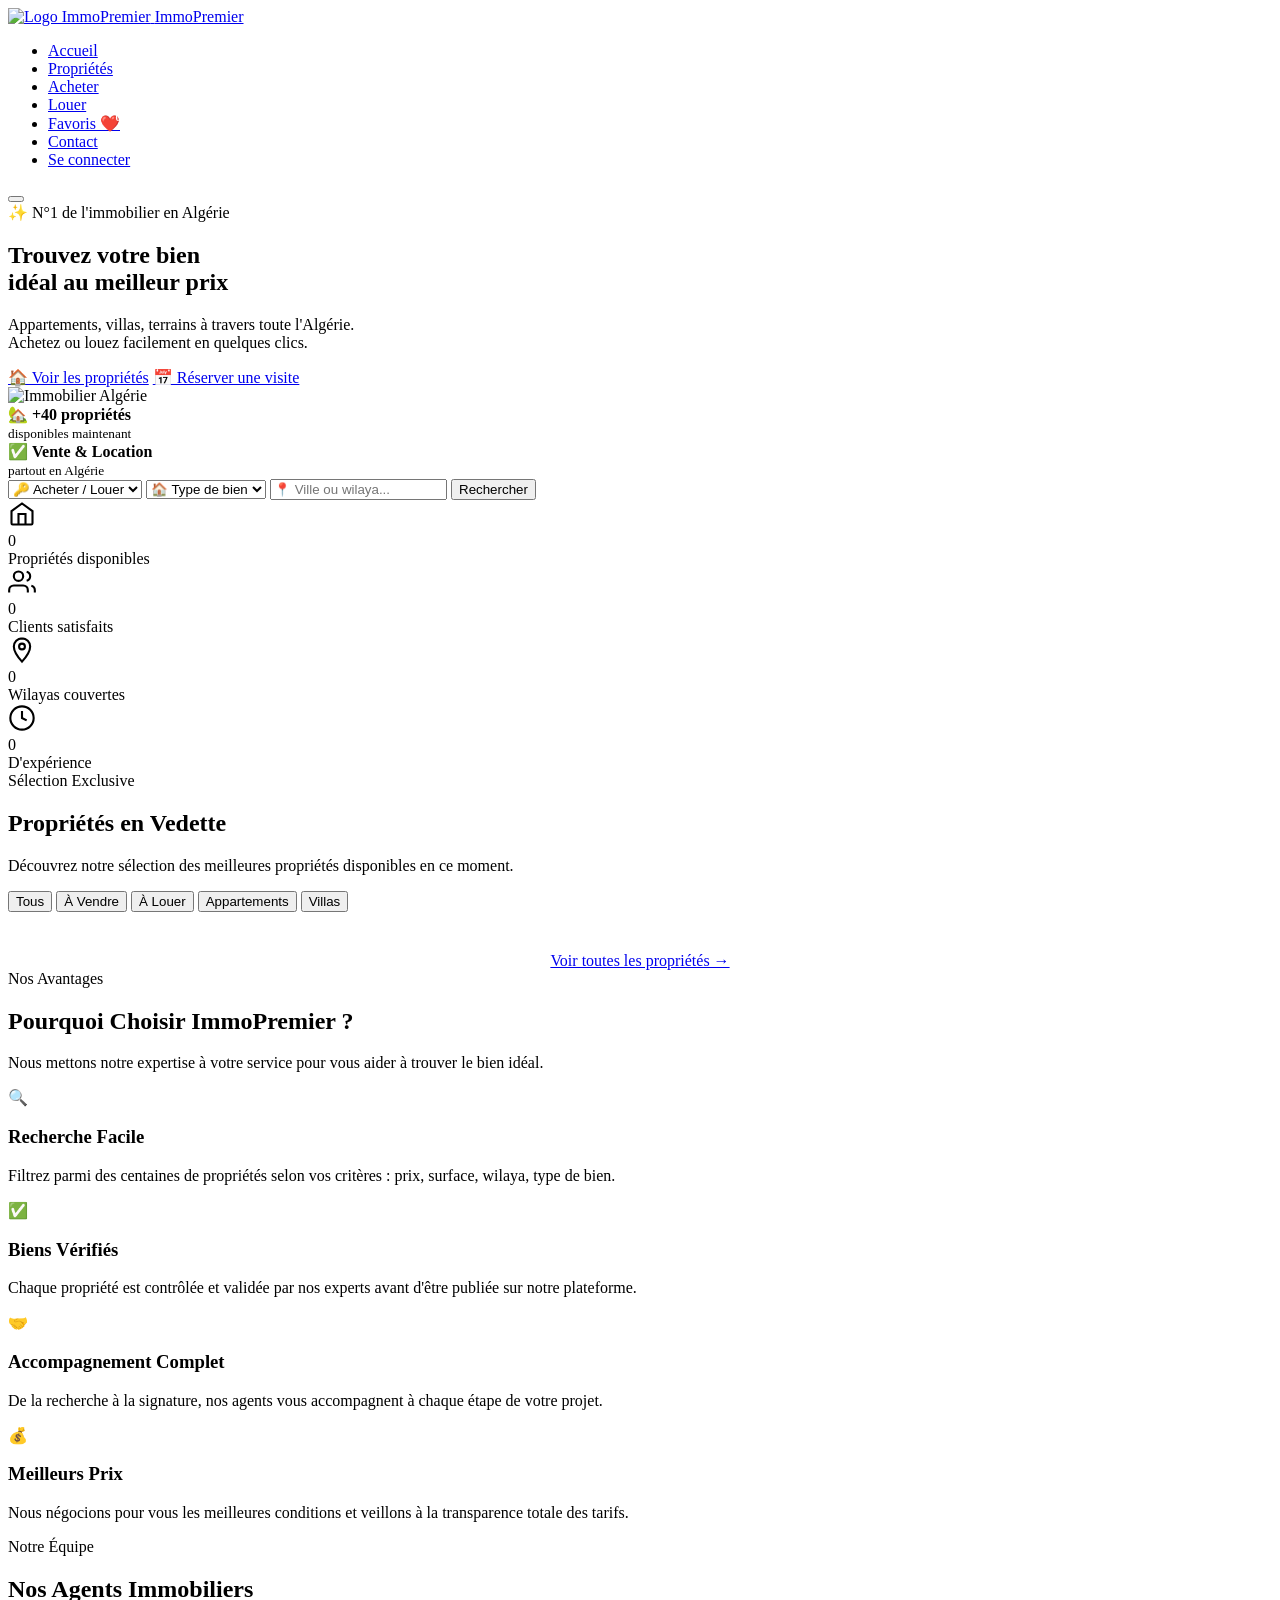
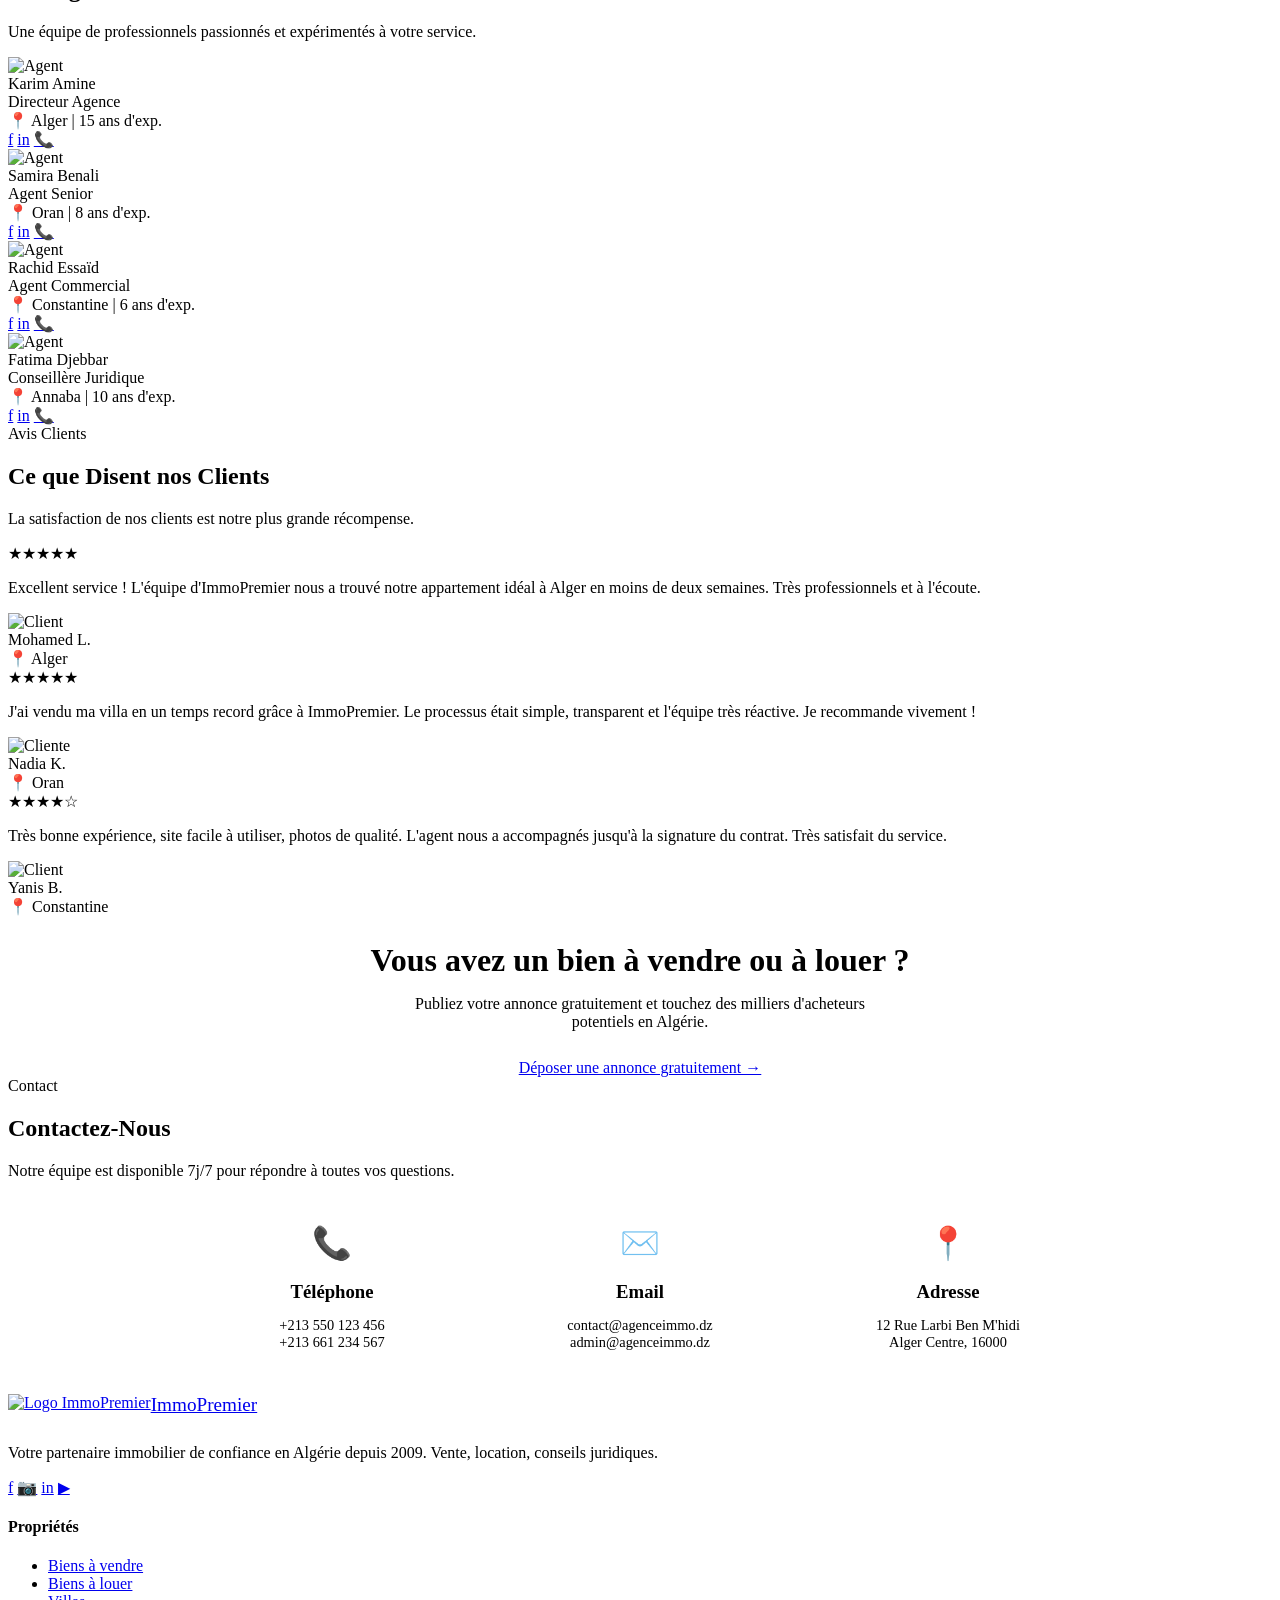
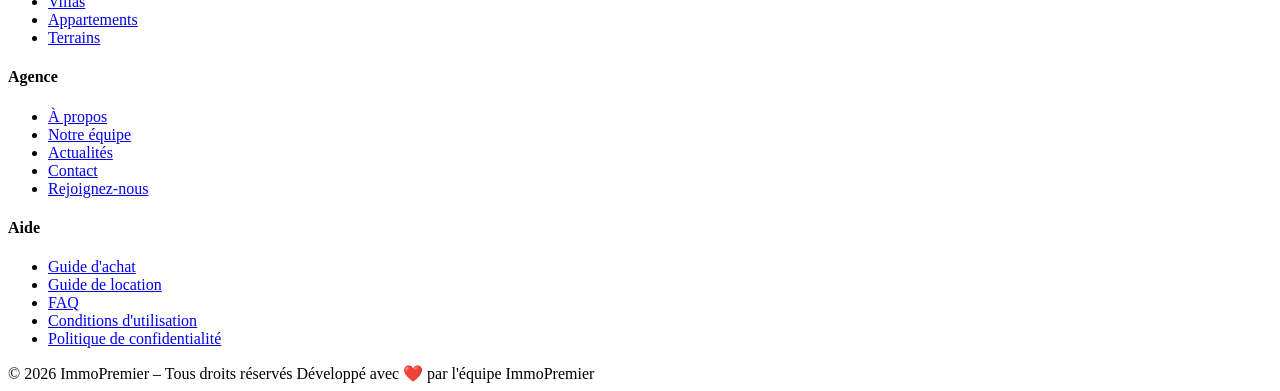
==== commit e23212f7: "Add files via upload" ====
--- a/index.html
+++ b/index.html
@@ -6,7 +6,7 @@
     <meta name="description"
         content="Agence Immobilière – Trouvez votre bien idéal en Algérie. Vente, location, appartements, villas, terrains.">
     <title>Agence Immobilière | Votre Partenaire Immobilier de Confiance</title>
-    <link rel="stylesheet" href="style.css">
+    <link rel="stylesheet" href="style/style.css">
 </head>
 
 <body>
@@ -14,16 +14,16 @@
     <!-- ========== NAVIGATION ========== -->
     <nav>
         <a href="index.html" class="nav-logo">
-           <img src="logo.png" alt="Logo ImmoPremier" class="custom-logo">
+           <img src="content/logo.png" alt="Logo ImmoPremier" class="custom-logo">
             <span>ImmoPremier</span>
         </a>
 
         <ul class="nav-links" id="nav-links">
             <li><a href="index.html" class="active">Accueil</a></li>
-            <li><a href="produits.html">Propriétés</a></li>
-            <li><a href="produits.html?trans=vente">Acheter</a></li>
-            <li><a href="produits.html?trans=location">Louer</a></li>
-            <li><a href="favoris.html" style="position:relative;">
+            <li><a href="content/produits.html">Propriétés</a></li>
+            <li><a href="content/produits.html?trans=vente">Acheter</a></li>
+            <li><a href="content/produits.html?trans=location">Louer</a></li>
+            <li><a href="content/favoris.html" style="position:relative;">
   Favoris ❤️
   <span id="fav-count" style="
     position:absolute; top:-6px; right:-6px;
@@ -398,9 +398,9 @@
     </footer>
 
     <!-- ========== SCRIPTS ========== -->
-    <script src="produits.js"></script>
-    <script src="auth.js"></script>
-    <script src="main.js"></script>
+    <script src="javascript/produits.js"></script>
+    <script src="javascript/auth.js"></script>
+    <script src="javascript/main.js"></script>
     <script>
         // Quick filter on homepage
         function filterHomeFeatured(filter, btn) {
@@ -418,4 +418,4 @@
 
 </body>
 
-</html>
+</html>
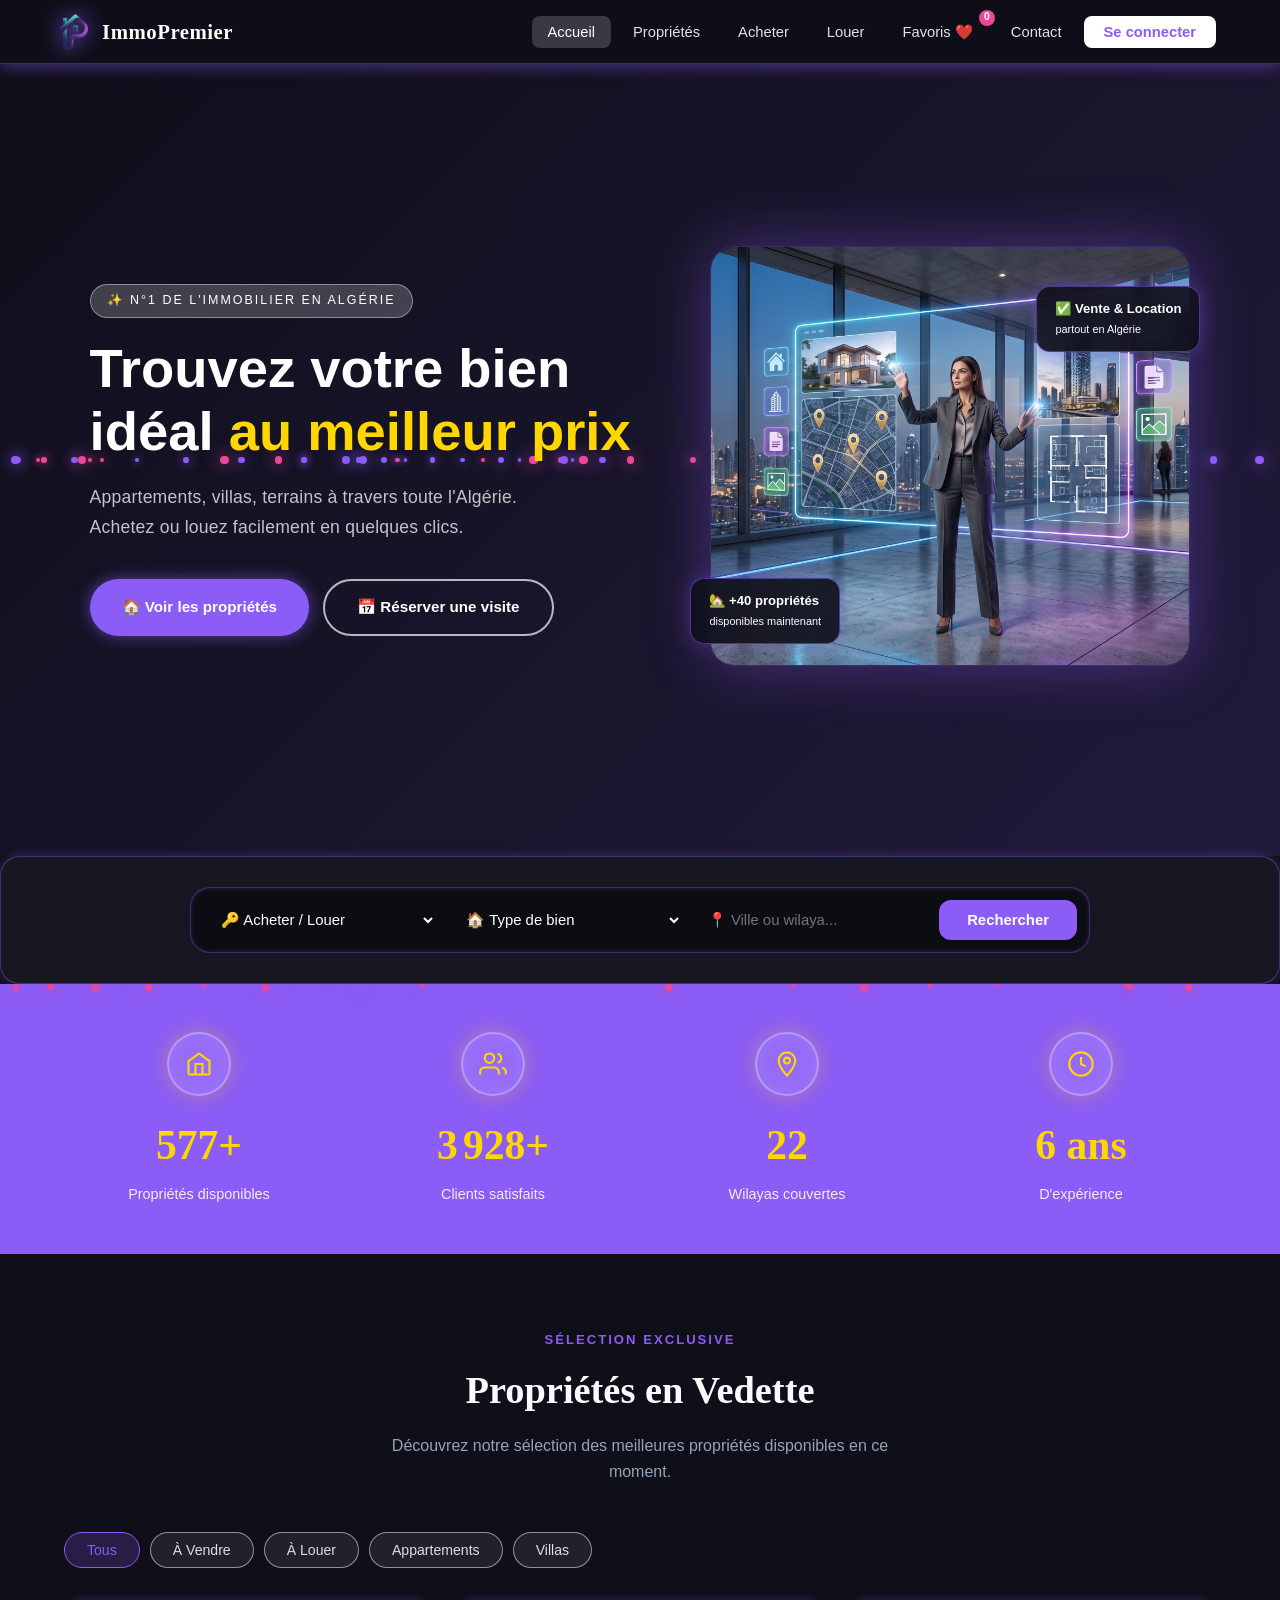
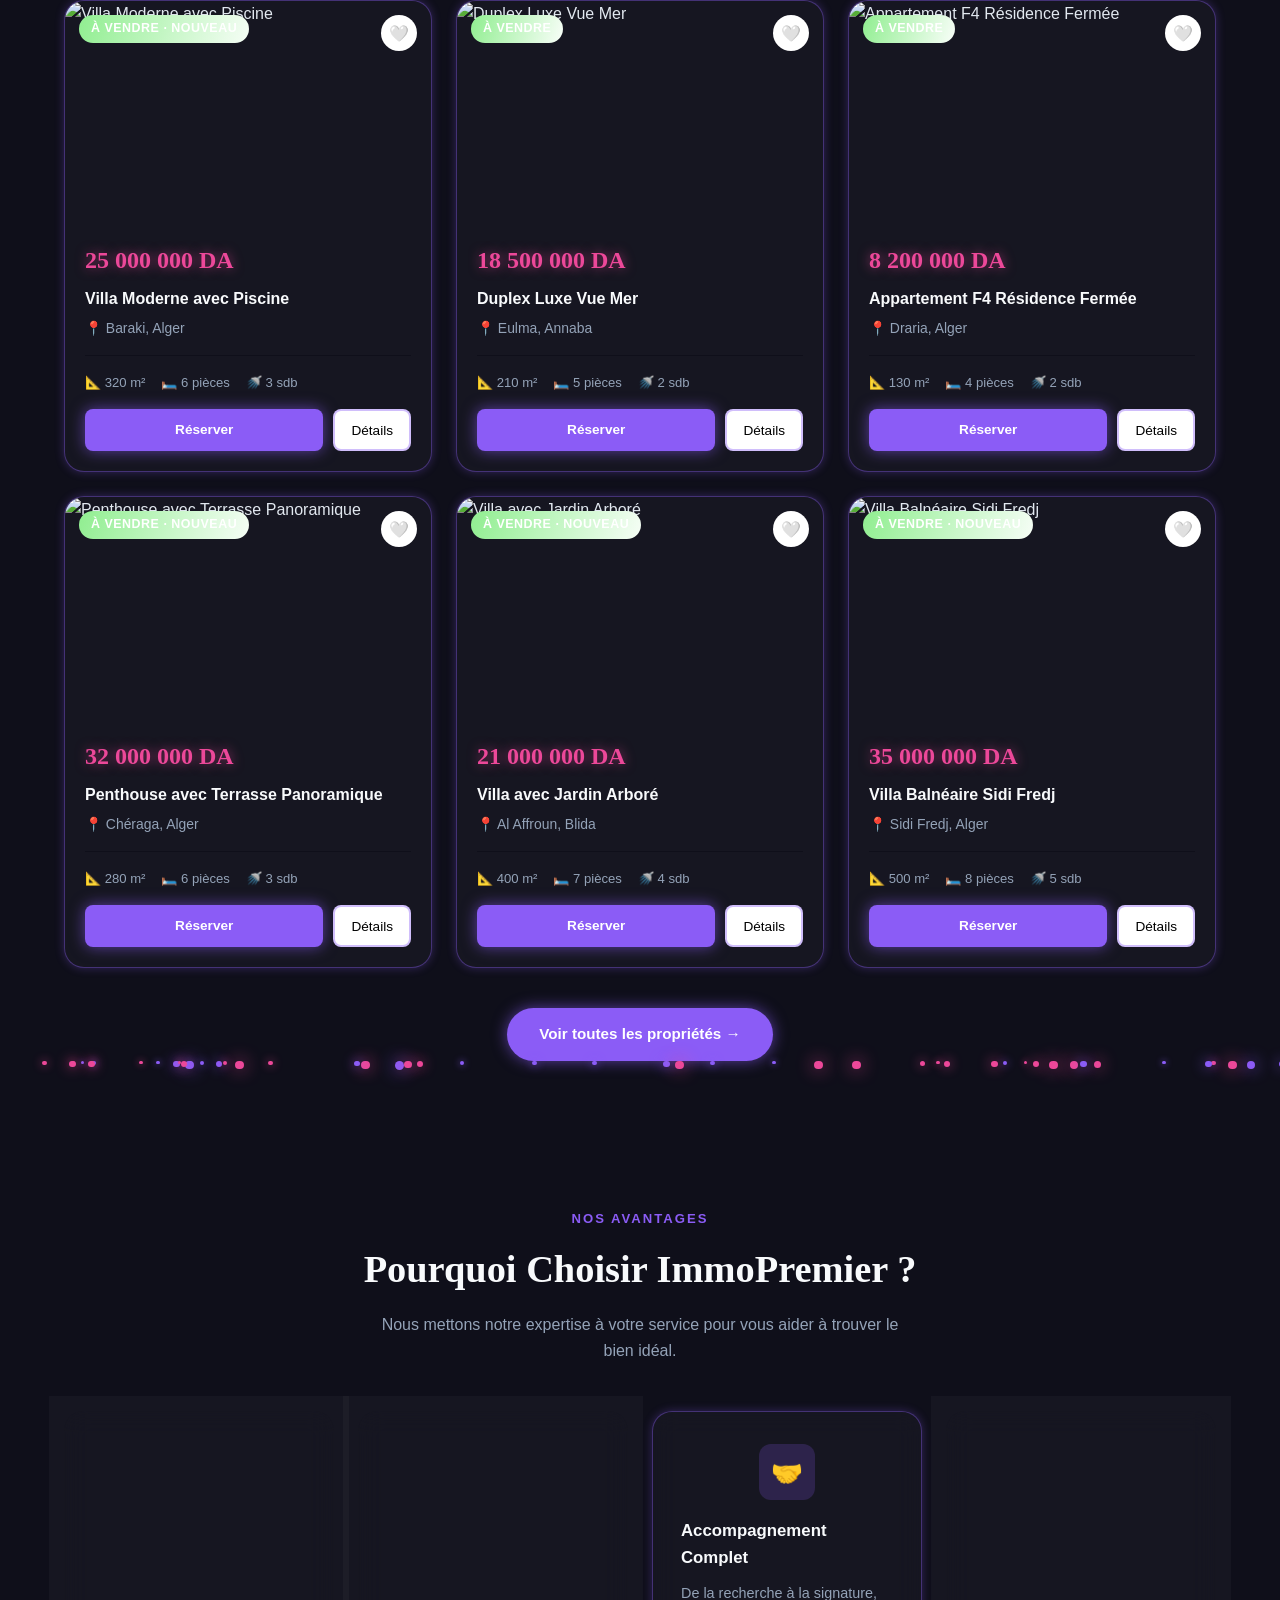
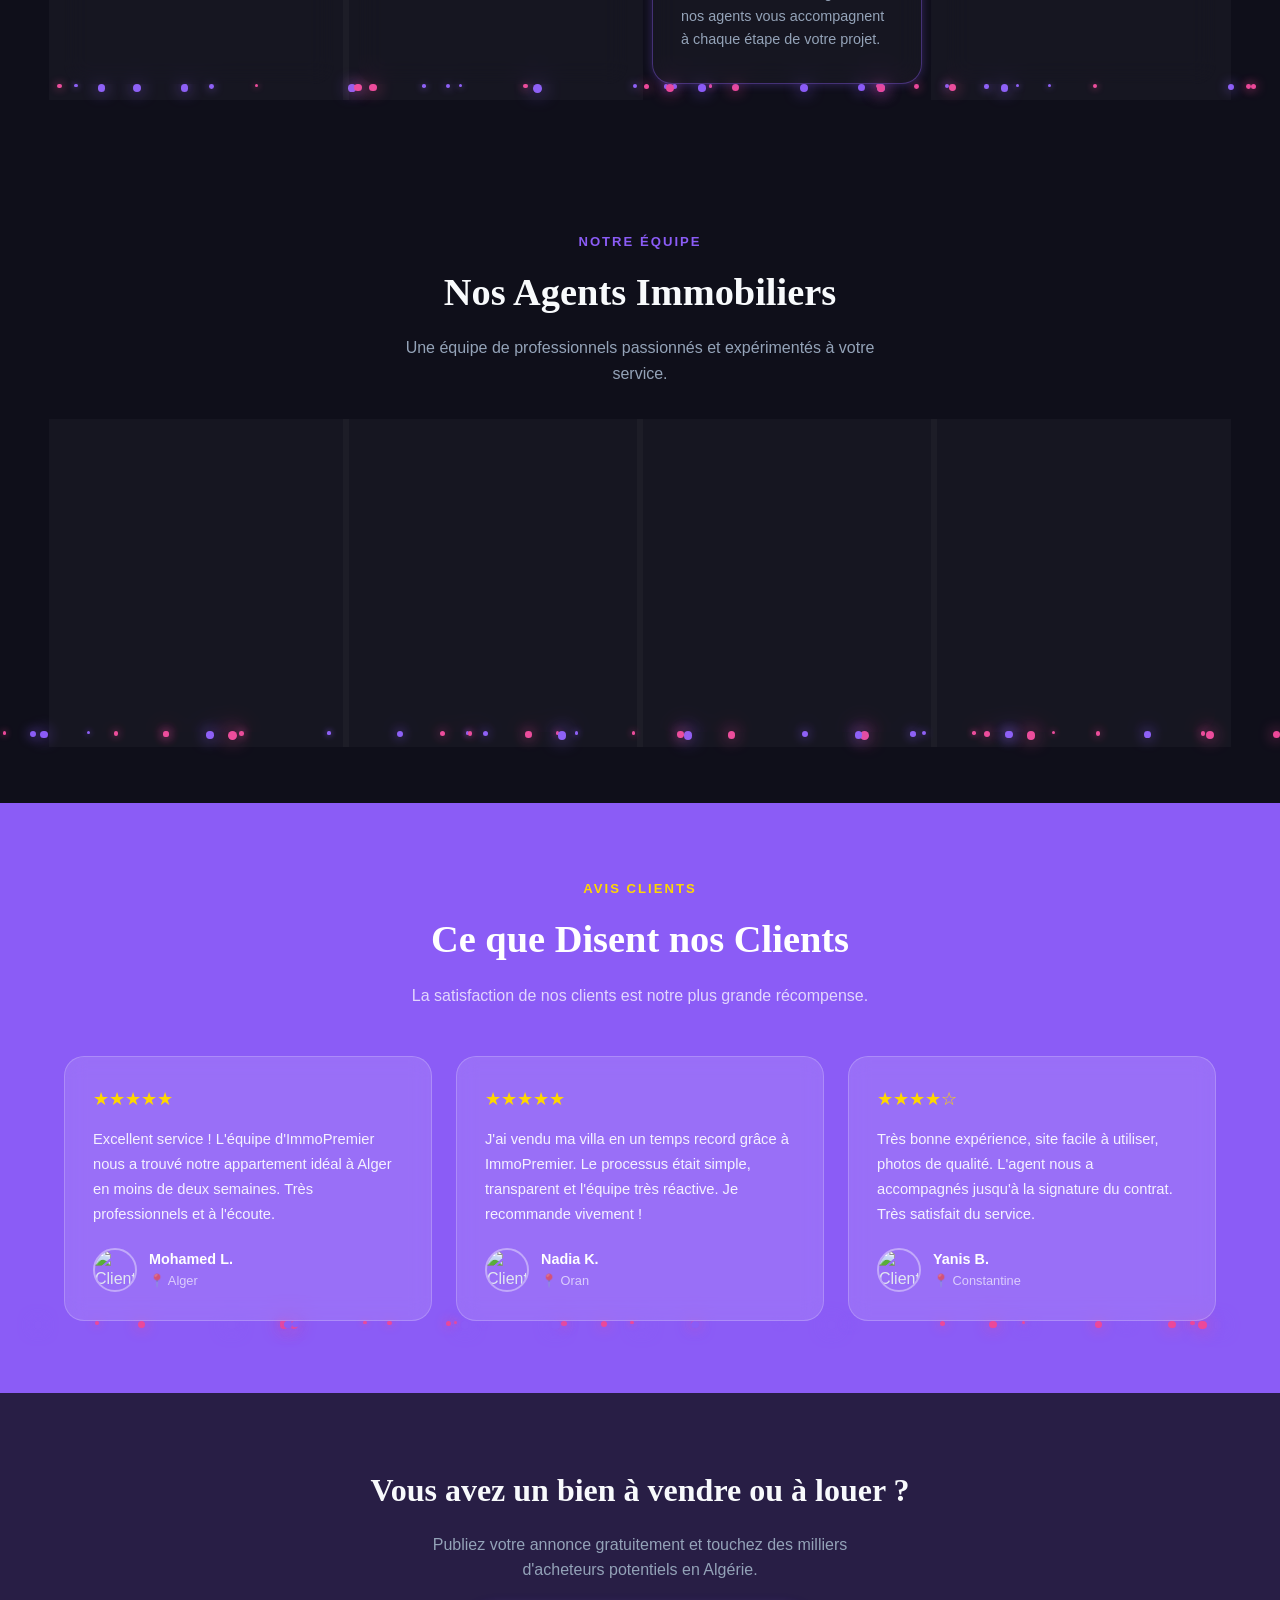
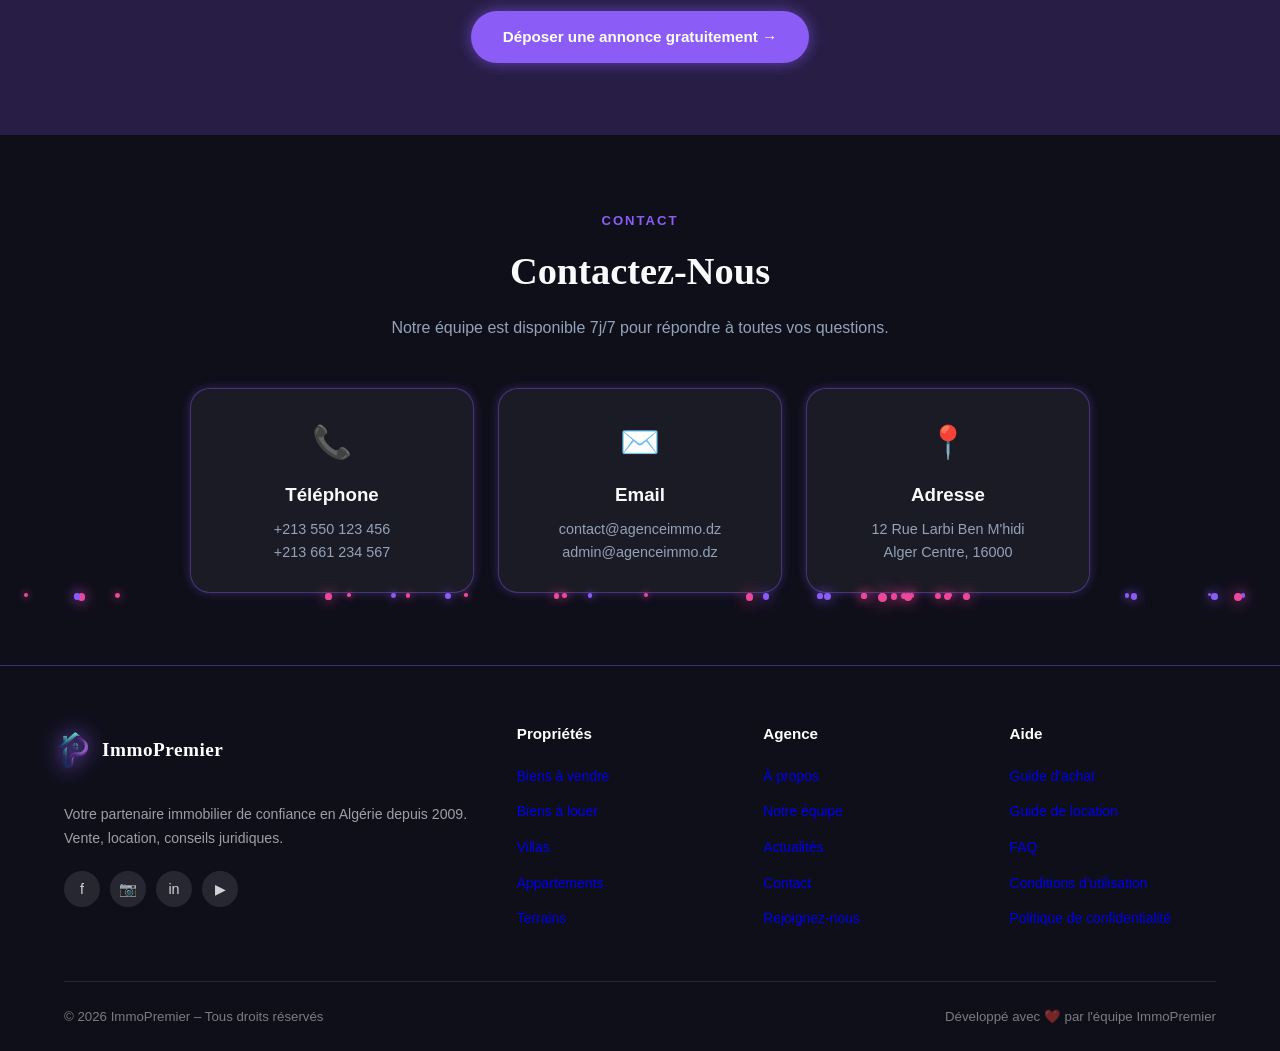
==== commit 6a626918: "Update index.html" ====
--- a/index.html
+++ b/index.html
@@ -6,7 +6,7 @@
     <meta name="description"
         content="Agence Immobilière – Trouvez votre bien idéal en Algérie. Vente, location, appartements, villas, terrains.">
     <title>Agence Immobilière | Votre Partenaire Immobilier de Confiance</title>
-    <link rel="stylesheet" href="style/style.css">
+    <link rel="stylesheet" href="style.css">
 </head>
 
 <body>
@@ -14,7 +14,7 @@
     <!-- ========== NAVIGATION ========== -->
     <nav>
         <a href="index.html" class="nav-logo">
-           <img src="content/logo.png" alt="Logo ImmoPremier" class="custom-logo">
+           <img src="logo.png" alt="Logo ImmoPremier" class="custom-logo">
             <span>ImmoPremier</span>
         </a>
 
@@ -56,7 +56,7 @@
   </div>
 
   <div class="hero-visual">
-    <img src="content/ai1.png" alt="Immobilier Algérie" class="hero-img">
+    <img src="ai1.png" alt="Immobilier Algérie" class="hero-img">
     <div class="hero-card floating" style="bottom:30px;left:-20px;">
       🏡 <strong>+40 propriétés</strong><br><small>disponibles maintenant</small>
     </div>
@@ -348,7 +348,7 @@
         <div class="footer-grid">
             <div class="footer-brand">
                 <a href="index.html" class="nav-logo" style="margin-bottom:12px; display:inline-flex;">
-                    <img src="content/logo.png" alt="Logo ImmoPremier" class="custom-logo">
+                    <img src="logo.png" alt="Logo ImmoPremier" class="custom-logo">
                     <span style="font-size:1.2rem;">ImmoPremier</span>
                 </a>
                 <p>Votre partenaire immobilier de confiance en Algérie depuis 2009. Vente, location, conseils
@@ -398,9 +398,9 @@
     </footer>
 
     <!-- ========== SCRIPTS ========== -->
-    <script src="javascript/produits.js"></script>
-    <script src="javascript/auth.js"></script>
-    <script src="javascript/main.js"></script>
+    <script src="produits.js"></script>
+    <script src="auth.js"></script>
+    <script src="main.js"></script>
     <script>
         // Quick filter on homepage
         function filterHomeFeatured(filter, btn) {
@@ -418,4 +418,4 @@
 
 </body>
 
-</html>+</html>
--- a/style.css
+++ b/style.css
@@ -0,0 +1,1794 @@
+@import url('https://fonts.googleapis.com/css2?family=Poppins:wght@300;400;500;600;700;800&family=DM+Sans:wght@300;400;500;600&display=swap');
+:root {
+  --primary: #8B5CF6;
+  --primary-dark: #7C3AED;
+  --primary-light: rgba(139, 92, 246, 0.2);
+  --accent: #EC4899;
+  --bg: #0F0F1A;
+  --white: #FFFFFF;
+  --dark: #F8FAFC;
+  --text: #E2E8F0;
+  --muted: #94A3B8;
+  --border: rgba(139, 92, 246, 0.4);
+  --shadow: 0 0 10px rgba(139, 92, 246, 0.3);
+  --shadow-hover: 0 0 20px rgba(236, 72, 153, 0.6);
+  --radius: 12px;
+  --radius-lg: 20px;
+  --transition: all 0.3s cubic-bezier(0.4, 0, 0.2, 1);
+}
+
+* {
+  margin: 0;
+  padding: 0;
+  box-sizing: border-box;
+}
+
+html {
+  scroll-behavior: smooth;
+}
+
+body {
+  font-family: 'Poppins', sans-serif;
+  background: var(--bg);
+  color: var(--text);
+  line-height: 1.6;
+}
+
+/* Fix particules - pas d'espace vide */
+body {
+  overflow-x: hidden;
+  min-height: unset !important;
+}
+
+nav {
+  background: rgba(15, 15, 26, 0.85);
+  backdrop-filter: blur(10px);
+  padding: 0 5%;
+  display: flex;
+  align-items: center;
+  justify-content: space-between;
+  height: 64px;
+  position: sticky;
+  top: 0;
+  z-index: 1000;
+  box-shadow: 0 2px 15px rgba(139, 92, 246, 0.5);
+  border-bottom: 1px solid var(--border);
+}
+
+.nav-logo {
+  display: flex;
+  align-items: center;
+  gap: 10px;
+  text-decoration: none;
+  color: var(--white);
+}
+
+.nav-logo .logo-icon {
+  width: 36px;
+  height: 36px;
+  background: var(--primary);
+  color: var(--white);
+  border-radius: 8px;
+  display: flex;
+  align-items: center;
+  justify-content: center;
+  font-size: 20px;
+  box-shadow: 0 0 10px var(--primary);
+}
+
+.nav-logo span {
+  font-family: 'Playfair Display', serif;
+  font-size: 1.3rem;
+  font-weight: 700;
+  letter-spacing: 0.5px;
+}
+
+.nav-links {
+  display: flex;
+  gap: 6px;
+  align-items: center;
+  list-style: none;
+}
+
+.nav-links a {
+  color: rgba(255, 255, 255, 0.88);
+  text-decoration: none;
+  padding: 8px 16px;
+  border-radius: 8px;
+  font-weight: 500;
+  font-size: 0.92rem;
+  transition: var(--transition);
+}
+
+.nav-links a:hover,
+.nav-links a.active {
+  background: rgba(255, 255, 255, 0.18);
+  color: var(--white);
+}
+
+.nav-cta {
+  background: var(--white) !important;
+  color: var(--primary) !important;
+  font-weight: 600 !important;
+  padding: 8px 20px !important;
+}
+
+.nav-cta:hover {
+  background: var(--primary-light) !important;
+  color: var(--primary) !important;
+}
+
+.hamburger {
+  display: none;
+  flex-direction: column;
+  gap: 5px;
+  cursor: pointer;
+  padding: 8px;
+}
+
+.hamburger span {
+  width: 24px;
+  height: 2px;
+  background: var(--white);
+  border-radius: 2px;
+  transition: var(--transition);
+}
+
+.hero {
+  min-height: 88vh;
+  background: linear-gradient(135deg, #0F0F1A 0%, rgba(139,92,246,0.15) 100%);
+  display: flex;
+  align-items: center;
+  justify-content: space-between;
+  padding: 60px 7%;
+  gap: 40px;
+  position: relative;
+  overflow: hidden;
+}
+
+.hero::before {
+  content: '';
+  position: absolute;
+  inset: 0;
+  background: radial-gradient(ellipse at 70% 50%, rgba(139,92,246,0.2) 0%, transparent 60%);
+  pointer-events: none;
+}
+
+.hero-content {
+  position: relative;
+  z-index: 2;
+  max-width: 540px;
+  animation: fadeInUp 0.8s ease both;
+}
+
+.hero-visual {
+  position: relative;
+  z-index: 2;
+  flex-shrink: 0;
+  width: 480px;
+  animation: fadeInUp 1s ease both;
+}
+
+.hero-img {
+  width: 100%;
+  height: 420px;
+  object-fit: cover;
+  border-radius: 24px;
+  box-shadow: 0 0 60px rgba(139,92,246,0.4);
+  border: 1px solid rgba(139,92,246,0.3);
+}
+
+.hero-card {
+  position: absolute;
+  background: rgba(15,15,26,0.9);
+  border: 1px solid rgba(139,92,246,0.5);
+  backdrop-filter: blur(12px);
+  padding: 12px 18px;
+  border-radius: 14px;
+  font-size: 0.82rem;
+  color: #fff;
+  box-shadow: 0 0 20px rgba(139,92,246,0.3);
+  line-height: 1.5;
+}
+
+.floating {
+  animation: floatCard 3s ease-in-out infinite;
+}
+
+.hero-card:nth-child(3) {
+  animation-delay: 1.5s;
+}
+
+@keyframes floatCard {
+  0%, 100% { transform: translateY(0); }
+  50%       { transform: translateY(-10px); }
+}
+
+@media (max-width: 1024px) {
+  .hero-visual { display: none; }
+  .hero { justify-content: center; text-align: center; }
+  .hero-btns { justify-content: center; }
+}
+
+.hero::before {
+  content: '';
+  position: absolute;
+  inset: 0;
+  background: url('content/bg2.jfif') center/cover no-repeat;
+  opacity: 0.18;
+}
+
+.hero-content {
+  position: relative;
+  z-index: 2;
+  max-width: 600px;
+  animation: fadeInUp 0.8s ease both;
+}
+
+.hero-badge {
+  font-family: 'Poppins', sans-serif;
+  font-weight: 500;
+  font-size: 0.78rem;
+  letter-spacing: 2px;
+  display: inline-block;
+  background: rgba(255, 255, 255, 0.2);
+  border: 1px solid rgba(255, 255, 255, 0.4);
+  color: var(--white);
+  padding: 6px 16px;
+  border-radius: 50px;
+  text-transform: uppercase;
+  margin-bottom: 20px;
+}
+
+.hero h1 {
+  font-family: 'Poppins', sans-serif;
+  font-size: clamp(2.4rem, 5vw, 3.8rem);
+  font-size: clamp(2.2rem, 4.5vw, 3.4rem);
+  font-weight: 800;
+  color: var(--white);
+  line-height: 1.15;
+  margin-bottom: 20px;
+}
+
+.hero h1 span {
+  color: #FFD700;
+   font-weight: 800;
+}
+
+.hero p {
+  font-family: 'Poppins', sans-serif;
+  font-size: 1rem;
+  font-weight: 300;
+  color: rgba(255,255,255,0.75);
+  letter-spacing: 0.2px;
+  line-height: 1.8;
+  font-size: 1.1rem;
+  margin-bottom: 36px;
+  line-height: 1.7;
+}
+
+.hero-btns {
+  display: flex;
+  gap: 14px;
+  flex-wrap: wrap;
+}
+
+.btn-primary {
+  background: var(--primary);
+  color: var(--white);
+  padding: 14px 32px;
+  border-radius: 50px;
+  font-weight: 600;
+  font-size: 0.95rem;
+  text-decoration: none;
+  border: none;
+  cursor: pointer;
+  transition: var(--transition);
+  display: inline-flex;
+  align-items: center;
+  gap: 8px;
+  box-shadow: 0 0 15px rgba(139, 92, 246, 0.6);
+}
+
+.btn-primary:hover {
+  background: var(--accent);
+  transform: translateY(-2px);
+  box-shadow: 0 0 25px rgba(236, 72, 153, 0.8);
+}
+
+.btn-outline {
+  background: transparent;
+  color: var(--white);
+  padding: 14px 32px;
+  border-radius: 50px;
+  font-weight: 600;
+  font-size: 0.95rem;
+  text-decoration: none;
+  border: 2px solid rgba(255, 255, 255, 0.7);
+  cursor: pointer;
+  transition: var(--transition);
+  display: inline-flex;
+  align-items: center;
+  gap: 8px;
+}
+
+.btn-outline:hover {
+  background: rgba(255, 255, 255, 0.15);
+  border-color: var(--white);
+  transform: translateY(-2px);
+}
+
+.search-section {
+  background: rgba(255, 255, 255, 0.03) !important;
+  backdrop-filter: blur(12px);
+  border: 1px solid var(--border);
+  border-radius: var(--radius-lg);
+  padding: 30px 5%;
+  box-shadow: var(--shadow);
+  transition: var(--transition);
+}
+
+.search-bar {
+  display: flex;
+  gap: 12px;
+  max-width: 900px;
+  margin: 0 auto;
+  background: rgba(0, 0, 0, 0.4) !important;
+  border-radius: var(--radius-lg);
+  padding: 12px;
+  border: 1px solid var(--border) !important;
+  transition: var(--transition);
+  color: var(--white) !important;
+  box-shadow: inset 0 0 5px rgba(139, 92, 246, 0.2);
+}
+
+.search-bar:focus-within {
+  border-color: var(--accent) !important;
+  box-shadow: 0 0 15px rgba(236, 72, 153, 0.4), inset 0 0 5px rgba(236, 72, 153, 0.2) !important;
+}
+
+.search-bar select,
+.search-bar input {
+  flex: 1;
+  border: none;
+  background: transparent;
+  padding: 10px 14px;
+  font-family: 'DM Sans', sans-serif;
+  font-size: 0.93rem;
+  color: var(--white) !important;
+  outline: none;
+}
+
+.search-bar button {
+  background: var(--primary);
+  color: var(--white);
+  border: none;
+  padding: 12px 28px;
+  border-radius: var(--radius);
+  font-weight: 600;
+  cursor: pointer;
+  transition: var(--transition);
+  font-size: 0.93rem;
+}
+
+.search-bar button:hover {
+  background: var(--primary-dark);
+}
+
+.section {
+  padding: 72px 5%;
+}
+
+.section-header {
+  text-align: center;
+  margin-bottom: 48px;
+}
+
+.section-label {
+  display: inline-block;
+  color: var(--primary);
+  font-weight: 600;
+  font-size: 0.82rem;
+  letter-spacing: 2px;
+  text-transform: uppercase;
+  margin-bottom: 10px;
+}
+
+.section-header h2 {
+  font-family: 'Playfair Display', serif;
+  font-size: clamp(1.8rem, 3vw, 2.6rem);
+  color: var(--dark);
+  margin-bottom: 12px;
+}
+
+.section-header p {
+  color: var(--muted);
+  font-size: 1rem;
+  max-width: 520px;
+  margin: 0 auto;
+}
+
+.stats {
+  background: var(--primary);
+  padding: 48px 5%;
+  display: grid;
+  grid-template-columns: repeat(auto-fit, minmax(200px, 1fr));
+  gap: 24px;
+  text-align: center;
+}
+
+.stat-item {
+  color: var(--white);
+}
+
+.stat-num {
+  font-family: 'Playfair Display', serif;
+  font-size: 2.6rem;
+  font-weight: 700;
+  color: #FFD700;
+}
+
+.stat-label {
+  font-size: 0.9rem;
+  opacity: 0.88;
+  margin-top: 4px;
+}
+
+.properties-grid {
+  display: grid;
+  grid-template-columns: repeat(auto-fill, minmax(320px, 1fr));
+  gap: 24px;
+}
+
+.property-card {
+  background: rgba(255, 255, 255, 0.03) !important;
+  backdrop-filter: blur(12px);
+  border: 1px solid var(--border);
+  border-radius: var(--radius-lg);
+  overflow: hidden;
+  box-shadow: var(--shadow);
+  transition: var(--transition);
+  cursor: pointer;
+  
+}
+
+.property-card:hover {
+  transform: translateY(-6px);
+  box-shadow: var(--shadow-hover);
+  border-color: var(--accent);
+}
+
+.card-img {
+  position: relative;
+  height: 220px;
+  overflow: hidden;
+}
+
+.card-img img {
+  width: 100%;
+  height: 100%;
+  object-fit: cover;
+  transition: transform 0.5s ease;
+}
+
+.property-card:hover .card-img img {
+  transform: scale(1.06);
+}
+
+.card-badge {
+  position: absolute;
+  top: 14px;
+  left: 14px;
+  background: var(--primary);
+  color: var(--white);
+  padding: 4px 12px;
+  border-radius: 50px;
+  font-size: 0.78rem;
+  font-weight: 600;
+  text-transform: uppercase;
+  letter-spacing: 0.5px;
+   background: linear-gradient(
+    110deg,
+    lightgreen 0%,
+    #fff 45%,
+    lightgreen 55%,
+    lightgreen 100%
+  );
+  background-size: 250% 100%;
+  animation: shine 2s linear infinite;
+}
+
+.card-badge.vente {
+  background: linear-gradient(110deg, #90EE90 0%, #ffffff 45%, #90EE90 55%, #90EE90 100%);
+  background-size: 250% 100%;
+  animation: shine 2s linear infinite;
+}
+
+.card-badge.location {
+  background: linear-gradient(110deg, #8B5CF6 0%, #ffffff 45%, #8B5CF6 55%, #8B5CF6 100%);
+  background-size: 250% 100%;
+  animation: shine 2s linear infinite;
+}
+.card-badge.neuf {
+background: linear-gradient(110deg, #EC4899 0%, #ffffff 45%, #EC4899 55%, #EC4899 100%);
+  background-size: 250% 100%;
+  animation: shine 2s linear infinite;
+}
+@keyframes shine {
+  0%   { background-position: 200% center; }
+  100% { background-position: -200% center; }
+}
+.card-fav {
+  position: absolute;
+  top: 14px;
+  right: 14px;
+  background: var(--white);
+  border: none;
+  width: 36px;
+  height: 36px;
+  border-radius: 50%;
+  display: flex;
+  align-items: center;
+  justify-content: center;
+  cursor: pointer;
+  font-size: 1rem;
+  transition: var(--transition);
+}
+
+.card-fav:hover {
+  transform: scale(1.15);
+}
+
+.card-body {
+  padding: 20px;
+}
+
+.card-price {
+  font-family: 'Playfair Display', serif;
+  font-size: 1.5rem;
+  font-weight: 700;
+  color: var(--accent);
+  margin-bottom: 6px;
+  text-shadow: 0 0 12px rgba(236, 72, 153, 0.6);
+}
+
+.card-title {
+  font-size: 1rem;
+  font-weight: 600;
+  color: var(--dark);
+  margin-bottom: 6px;
+}
+
+.card-location {
+  color: var(--muted);
+  font-size: 0.87rem;
+  display: flex;
+  align-items: center;
+  gap: 4px;
+  margin-bottom: 16px;
+}
+
+.card-features {
+  display: flex;
+  gap: 16px;
+  padding-top: 16px;
+  border-top: 1px solid var(--bg);
+}
+
+.feat {
+  display: flex;
+  align-items: center;
+  gap: 5px;
+  font-size: 0.82rem;
+  color: var(--muted);
+  font-weight: 500;
+}
+
+.filter-bar {
+  display: flex;
+  gap: 10px;
+  flex-wrap: wrap;
+  margin-bottom: 32px;
+  align-items: center;
+}
+
+.filter-btn {
+  padding: 9px 22px;
+  border-radius: 50px;
+  border: 1.5px solid rgba(255, 255, 255, 0.5);
+  background: rgba(255, 255, 255, 0.08);
+  color: rgba(255, 255, 255, 0.85);
+  font-weight: 500;
+  font-size: 0.88rem;
+  cursor: pointer;
+  transition: var(--transition);
+  font-family: 'DM Sans', sans-serif;
+}
+
+.filter-btn:hover,
+.filter-btn.active {
+  border-color: var(--primary);
+  background: var(--primary-light);
+  color: var(--primary);
+}
+
+.why-grid {
+  display: grid;
+  grid-template-columns: repeat(auto-fill, minmax(260px, 1fr));
+  gap: 24px;
+}
+
+.why-card {
+  background: rgba(255, 255, 255, 0.03) !important;
+  backdrop-filter: blur(12px);
+  border: 1px solid var(--border);
+  border-radius: var(--radius-lg);
+  padding: 32px 28px;
+  box-shadow: var(--shadow);
+  transition: var(--transition);
+}
+
+.why-card:hover {
+  transform: translateY(-4px);
+  box-shadow: var(--shadow-hover);
+}
+
+.why-icon {
+  width: 56px;
+  height: 56px;
+  background: var(--primary-light);
+  border-radius: var(--radius);
+  display: flex;
+  align-items: center;
+  justify-content: center;
+  font-size: 1.6rem;
+  margin-bottom: 18px;
+  margin-left: auto;
+  margin-right: auto;
+}
+
+.why-card h3 {
+  font-size: 1.05rem;
+  font-weight: 600;
+  color: var(--dark) !important;
+  margin-bottom: 10px;
+}
+
+.why-card p {
+  color: var(--muted) !important;
+  font-size: 0.9rem;
+  line-height: 1.6;
+}
+
+.agents-grid {
+  display: grid;
+  grid-template-columns: repeat(auto-fill, minmax(230px, 1fr));
+  gap: 24px;
+}
+
+.agent-card {
+  background: rgba(255, 255, 255, 0.03) !important;
+  backdrop-filter: blur(12px);
+  border: 1px solid var(--border);
+  border-radius: var(--radius-lg);
+  padding: 28px;
+  text-align: center;
+  box-shadow: var(--shadow);
+  transition: var(--transition);
+}
+
+.agent-card:hover {
+  transform: translateY(-4px);
+  box-shadow: var(--shadow-hover);
+  border-color: var(--accent);
+}
+
+.agent-img {
+  width: 90px;
+  height: 90px;
+  border-radius: 50%;
+  object-fit: cover;
+  border: 4px solid var(--primary-light);
+  margin: 0 auto 16px;
+  display: block;
+}
+
+.agent-name {
+  font-weight: 700;
+  color: var(--dark);
+  margin-bottom: 4px;
+}
+
+.agent-role {
+  color: var(--primary);
+  font-size: 0.85rem;
+  font-weight: 500;
+  margin-bottom: 12px;
+}
+
+.agent-info {
+  color: var(--muted);
+  font-size: 0.83rem;
+  margin-bottom: 16px;
+}
+
+.agent-social {
+  display: flex;
+  gap: 8px;
+  justify-content: center;
+}
+
+.agent-social a {
+  width: 32px;
+  height: 32px;
+  background: var(--bg);
+  border-radius: 50%;
+  display: flex;
+  align-items: center;
+  justify-content: center;
+  text-decoration: none;
+  font-size: 0.82rem;
+  color: var(--primary);
+  transition: var(--transition);
+}
+
+.agent-social a:hover {
+  background: var(--primary);
+  color: var(--white);
+}
+
+.testimonials-bg {
+  background: var(--primary);
+}
+
+.testimonials-bg .section-header h2 {
+  color: var(--white);
+}
+
+.testimonials-bg .section-label {
+  color: #FFD700;
+}
+
+.testimonials-bg .section-header p {
+  color: rgba(255, 255, 255, 0.75);
+}
+
+.testimonials-grid {
+  display: grid;
+  grid-template-columns: repeat(auto-fill, minmax(300px, 1fr));
+  gap: 24px;
+}
+
+.testimonial-card {
+  background: rgba(255, 255, 255, 0.12);
+  border: 1px solid rgba(255, 255, 255, 0.2);
+  border-radius: var(--radius-lg);
+  padding: 28px;
+  backdrop-filter: blur(10px);
+}
+
+.stars {
+  color: #FFD700;
+  font-size: 1.1rem;
+  margin-bottom: 14px;
+}
+
+.testimonial-text {
+  color: rgba(255, 255, 255, 0.9);
+  font-size: 0.92rem;
+  line-height: 1.7;
+  margin-bottom: 20px;
+}
+
+.testimonial-author {
+  display: flex;
+  align-items: center;
+  gap: 12px;
+}
+
+.testimonial-author img {
+  width: 44px;
+  height: 44px;
+  border-radius: 50%;
+  object-fit: cover;
+  border: 2px solid rgba(255, 255, 255, 0.4);
+}
+
+.author-name {
+  color: var(--white);
+  font-weight: 600;
+  font-size: 0.9rem;
+}
+
+.author-city {
+  color: rgba(255, 255, 255, 0.65);
+  font-size: 0.8rem;
+}
+
+footer {
+  background: var(--bg);
+  color: rgba(255, 255, 255, 0.8);
+  padding: 56px 5% 24px;
+  border-top: 1px solid var(--border);
+}
+
+.footer-grid {
+  display: grid;
+  grid-template-columns: 2fr 1fr 1fr 1fr;
+  gap: 40px;
+  margin-bottom: 40px;
+}
+
+.footer-brand p {
+  font-size: 0.88rem;
+  line-height: 1.7;
+  margin: 14px 0 20px;
+  color: rgba(255, 255, 255, 0.6);
+}
+
+.footer-social {
+  display: flex;
+  gap: 10px;
+}
+
+.footer-social a {
+  width: 36px;
+  height: 36px;
+  background: rgba(255, 255, 255, 0.1);
+  border-radius: 50%;
+  display: flex;
+  align-items: center;
+  justify-content: center;
+  text-decoration: none;
+  color: rgba(255, 255, 255, 0.8);
+  font-size: 0.9rem;
+  transition: var(--transition);
+}
+
+.footer-social a:hover {
+  background: var(--primary);
+  color: var(--white);
+}
+
+.footer-col h4 {
+  color: var(--white);
+  font-weight: 600;
+  margin-bottom: 16px;
+  font-size: 0.95rem;
+}
+
+.footer-col ul {
+  list-style: none;
+}
+
+.footer-col li {
+  margin-bottom: 10px;
+}
+
+.footer-col a {
+  color: --dark(255, 255, 255, 0.6);
+  text-decoration: none;
+  font-size: 0.87rem;
+  transition: var(--transition);
+}
+
+.footer-col a:hover {
+  color: var(--primary);
+}
+
+.footer-bottom {
+  border-top: 1px solid rgba(255, 255, 255, 0.1);
+  padding-top: 24px;
+  display: flex;
+  justify-content: space-between;
+  align-items: center;
+  flex-wrap: wrap;
+  gap: 12px;
+  font-size: 0.83rem;
+  color: rgba(255, 255, 255, 0.45);
+}
+
+.auth-page {
+  min-height: 100vh;
+  background: linear-gradient(135deg, #0d47a1 0%, var(--primary) 60%, #42a5f5 100%);
+  display: flex;
+  align-items: center;
+  justify-content: center;
+  padding: 40px 20px;
+  position: relative;
+  overflow: hidden;
+}
+
+.auth-page::before {
+  content: '';
+  position: absolute;
+  inset: 0;
+  background: url('https://images.unsplash.com/photo-1486325212027-8081e485255e?w=1600&q=80') center/cover;
+  opacity: 0.12;
+}
+
+.auth-card {
+  background: rgba(255, 255, 255, 0.03) !important;
+  backdrop-filter: blur(12px);
+  border: 1px solid var(--border);
+  border-radius: var(--radius-lg);
+  padding: 48px 40px;
+  width: 100%;
+  max-width: 460px;
+  box-shadow: var(--shadow);
+  position: relative;
+  z-index: 2;
+  animation: fadeInUp 0.6s ease both;
+  transition: var(--transition);
+}
+
+.auth-logo {
+  text-align: center;
+  margin-bottom: 32px;
+}
+
+.auth-logo .logo-circle {
+  width: 64px;
+  height: 64px;
+  background: var(--primary);
+  border-radius: 50%;
+  display: flex;
+  align-items: center;
+  justify-content: center;
+  font-size: 1.8rem;
+  margin: 0 auto 12px;
+}
+
+.auth-logo h2 {
+   font-family: 'Poppins', sans-serif;
+  font-size: 1.8rem;
+  font-weight: 700;
+  color: var(--white);
+  margin-bottom: 6px;
+}
+
+.auth-logo p {
+  color: rgba(255,255,255,0.65);
+  font-size: 0.88rem;
+  margin-top: 4px;
+}
+
+.form-group {
+  margin-bottom: 18px;
+  position: relative;
+}
+
+.form-group label {
+  display: block;
+  font-weight: 500;
+  font-size: 0.88rem;
+  color: var(--text);
+  margin-bottom: 7px;
+}
+
+.form-group input,
+.form-group select,
+.form-group textarea {
+  width: 100%;
+  padding: 13px 16px;
+  border: 1px solid var(--border) !important;
+  border-radius: var(--radius);
+  font-family: 'DM Sans', sans-serif;
+  font-size: 0.93rem;
+  color: var(--white) !important;
+  background: rgba(0, 0, 0, 0.4) !important;
+  transition: var(--transition);
+  outline: none;
+  box-shadow: inset 0 0 5px rgba(139, 92, 246, 0.2);
+}
+
+.form-group input:focus,
+.form-group select:focus,
+.form-group textarea:focus {
+  border-color: var(--accent) !important;
+  background: rgba(0, 0, 0, 0.4) !important;
+  box-shadow: 0 0 15px rgba(236, 72, 153, 0.4), inset 0 0 5px rgba(236, 72, 153, 0.2) !important;
+}
+
+.form-group input.error {
+  border-color: #e53935;
+}
+
+.form-group .error-msg {
+  color: #e53935;
+  font-size: 0.78rem;
+  margin-top: 5px;
+  display: none;
+}
+
+.form-group.has-error .error-msg {
+  display: block;
+}
+
+.form-row {
+  display: grid;
+  grid-template-columns: 1fr 1fr;
+  gap: 14px;
+}
+
+.btn-full {
+  width: 100%;
+  padding: 14px;
+  background: var(--primary);
+  color: var(--white);
+  border: none;
+  border-radius: var(--radius);
+  font-family: 'DM Sans', sans-serif;
+  font-size: 1rem;
+  font-weight: 600;
+  cursor: pointer;
+  transition: var(--transition);
+  margin-top: 8px;
+}
+
+.btn-full:hover {
+  background: var(--primary-dark);
+  transform: translateY(-1px);
+}
+
+.auth-footer-text {
+  text-align: center;
+  margin-top: 20px;
+  font-size: 0.87rem;
+  color: var(--muted);
+}
+
+.auth-footer-text a {
+  color: var(--primary);
+  font-weight: 600;
+  text-decoration: none;
+}
+
+.auth-footer-text a:hover {
+  text-decoration: underline;
+}
+
+.divider {
+  display: flex;
+  align-items: center;
+  gap: 12px;
+  margin: 20px 0;
+  color: var(--muted);
+  font-size: 0.82rem;
+}
+
+.divider::before,
+.divider::after {
+  content: '';
+  flex: 1;
+  height: 1px;
+  background: var(--border);
+}
+
+.alert {
+  padding: 12px 16px;
+  border-radius: var(--radius);
+  font-size: 0.88rem;
+  margin-bottom: 16px;
+  display: flex;
+  align-items: center;
+  gap: 8px;
+}
+
+.alert-success {
+  background: #E8F5E9;
+  color: #2e7d32;
+  border: 1px solid #A5D6A7;
+}
+
+.alert-error {
+  background: #FFEBEE;
+  color: #c62828;
+  border: 1px solid #EF9A9A;
+}
+
+.alert {
+  display: none;
+}
+
+.alert.show {
+  display: flex;
+}
+.page-header {
+    position: relative;
+    overflow: hidden;
+    padding: 80px 5%;
+    min-height: 250px;
+
+    display: flex;
+    align-items: center;
+
+    background: linear-gradient(
+        135deg,
+        #1e3a8a 0%,
+        rgba(139,92,246,0.8) 100%
+    );
+}
+
+.page-header-content{
+    position: relative;
+    z-index: 2;
+}
+.page-header::before {
+  content: '';
+  position: absolute;
+  inset: 0;
+  background: url('../content/ai2.png') center/cover;
+  opacity: 0.15;
+}
+.page-header h1 {
+  font-family: 'Playfair Display', serif;
+  font-size: clamp(2rem, 4vw, 3rem);
+  margin-bottom: 8px;
+}
+
+.page-header p {
+  opacity: 0.85;
+  font-size: 1rem;
+}
+
+.breadcrumb {
+  display: flex;
+  gap: 8px;
+  font-size: 0.83rem;
+  opacity: 0.75;
+  margin-bottom: 16px;
+}
+
+.breadcrumb a {
+  color: var(--white);
+  text-decoration: none;
+}
+
+.breadcrumb span {
+  opacity: 0.6;
+}
+
+.products-layout {
+  display: grid;
+  grid-template-columns: 260px 1fr;
+  gap: 28px;
+  padding: 40px 5%;
+}
+
+.filter-sidebar {
+  background: rgba(255, 255, 255, 0.03) !important;
+  backdrop-filter: blur(12px);
+  border: 1px solid var(--border);
+  border-radius: var(--radius-lg);
+  padding: 24px;
+  box-shadow: var(--shadow);
+  height: fit-content;
+  position: sticky;
+  top: 80px;
+  transition: var(--transition);
+}
+
+.filter-sidebar h3 {
+  font-size: 1rem;
+  font-weight: 700;
+  color: var(--dark);
+  margin-bottom: 20px;
+  padding-bottom: 12px;
+  border-bottom: 2px solid var(--bg);
+}
+
+.filter-group {
+  margin-bottom: 22px;
+}
+
+.filter-group label {
+  font-size: 0.83rem;
+  font-weight: 600;
+  color: var(--text);
+  display: block;
+  margin-bottom: 10px;
+  text-transform: uppercase;
+  letter-spacing: 0.5px;
+}
+
+.filter-group select,
+.filter-group input[type="range"] {
+  width: 100%;
+  padding: 9px 12px;
+  border: 2px solid var(--border);
+  border-radius: var(--radius);
+  font-size: 0.88rem;
+  outline: none;
+  font-family: 'DM Sans', sans-serif;
+  transition: var(--transition);
+}
+
+.filter-group select:focus {
+  border-color: var(--primary);
+}
+
+.price-display {
+  text-align: center;
+  font-weight: 600;
+  color: var(--primary);
+  font-size: 0.9rem;
+  margin-top: 8px;
+}
+
+.checkbox-group {
+  display: flex;
+  flex-direction: column;
+  gap: 8px;
+}
+
+.checkbox-item {
+  display: flex;
+  align-items: center;
+  gap: 8px;
+  font-size: 0.87rem;
+  color: var(--text);
+  cursor: pointer;
+}
+
+.checkbox-item input[type="checkbox"] {
+  accent-color: var(--primary);
+  width: 15px;
+  height: 15px;
+}
+
+.btn-filter-apply {
+  width: 100%;
+  padding: 11px;
+  background: var(--primary);
+  color: var(--white);
+  border: none;
+  border-radius: var(--radius);
+  font-weight: 600;
+  cursor: pointer;
+  font-size: 0.9rem;
+  font-family: 'DM Sans', sans-serif;
+  transition: var(--transition);
+  margin-top: 6px;
+}
+
+.btn-filter-apply:hover {
+  background: var(--primary-dark);
+}
+
+.btn-filter-reset {
+  width: 100%;
+  padding: 10px;
+  background: transparent;
+  color: var(--muted);
+  border: 2px solid var(--border);
+  border-radius: var(--radius);
+  font-weight: 500;
+  cursor: pointer;
+  font-size: 0.88rem;
+  font-family: 'DM Sans', sans-serif;
+  transition: var(--transition);
+  margin-top: 8px;
+}
+
+.btn-filter-reset:hover {
+  border-color: var(--primary);
+  color: var(--primary);
+}
+
+.products-toolbar {
+  display: flex;
+  justify-content: space-between;
+  align-items: center;
+  margin-bottom: 24px;
+  flex-wrap: wrap;
+  gap: 12px;
+}
+
+.results-count {
+  color: var(--muted);
+  font-size: 0.88rem;
+}
+
+.results-count span {
+  color: var(--primary);
+  font-weight: 600;
+}
+
+.sort-select {
+  padding: 9px 14px;
+  border: 2px solid var(--border);
+  border-radius: var(--radius);
+  font-size: 0.87rem;
+  outline: none;
+  font-family: 'DM Sans', sans-serif;
+  cursor: pointer;
+}
+
+.sort-select:focus {
+  border-color: var(--primary);
+}
+
+#no-results {
+  display: none;
+  text-align: center;
+  padding: 60px 20px;
+  color: var(--muted);
+}
+
+#no-results h3 {
+  font-size: 1.2rem;
+  margin-bottom: 8px;
+}
+
+.commande-section {
+  padding: 40px 5%;
+}
+
+.commande-grid {
+  display: grid;
+  grid-template-columns: 1fr 380px;
+  gap: 28px;
+  max-width: 1100px;
+  margin: 0 auto;
+}
+
+.commande-form-card,
+.commande-summary {
+  background: rgba(255, 255, 255, 0.03) !important;
+  backdrop-filter: blur(12px);
+  border: 1px solid var(--border);
+  border-radius: var(--radius-lg);
+  padding: 32px;
+  box-shadow: var(--shadow);
+  height: fit-content;
+  transition: var(--transition);
+}
+
+.form-section-title {
+  font-size: 1.05rem;
+  font-weight: 700;
+  color: var(--dark);
+  margin-bottom: 20px;
+  padding-bottom: 12px;
+  border-bottom: 2px solid var(--bg);
+  display: flex;
+  align-items: center;
+  gap: 8px;
+}
+
+.form-section-title span {
+  width: 28px;
+  height: 28px;
+  background: var(--primary);
+  color: var(--white);
+  border-radius: 50%;
+  display: flex;
+  align-items: center;
+  justify-content: center;
+  font-size: 0.78rem;
+  font-weight: 700;
+  flex-shrink: 0;
+}
+
+.summary-item {
+  display: flex;
+  justify-content: space-between;
+  padding: 10px 0;
+  border-bottom: 1px solid var(--bg);
+  font-size: 0.88rem;
+}
+
+.summary-item:last-child {
+  border-bottom: none;
+}
+
+.summary-item .label {
+  color: var(--muted);
+}
+
+.summary-item .value {
+  font-weight: 600;
+  color: var(--dark);
+}
+
+.summary-total {
+  font-size: 1.1rem;
+  font-weight: 700;
+  color: var(--primary);
+  padding-top: 14px;
+  margin-top: 8px;
+  border-top: 2px solid var(--primary-light);
+}
+
+.contact-card {
+  background: rgba(255, 255, 255, 0.03) !important;
+  /* Corrige le fond blanc de votre image */
+  backdrop-filter: blur(12px);
+  border: 1px solid var(--border);
+  border-radius: var(--radius-lg);
+  padding: 32px;
+  text-align: center;
+  box-shadow: var(--shadow);
+  transition: var(--transition);
+}
+
+.contact-card:hover {
+  transform: translateY(-4px);
+  box-shadow: var(--shadow-hover);
+  border-color: var(--accent);
+}
+
+/* Force le texte en blanc à l'intérieur des cartes */
+.contact-card h3,
+.contact-card h4,
+.contact-card p,
+.contact-card span,
+.contact-card a {
+  color: var(--white) !important;
+}
+
+/* --- STYLE DES ICÔNES FONTAWESOME DANS LES CARTES --- */
+.contact-card i {
+  font-size: 2.8rem;
+  color: var(--accent);
+  margin-bottom: 20px;
+  display: inline-block;
+  text-shadow: 0 0 15px rgba(236, 72, 153, 0.8);
+  transition: var(--transition);
+}
+
+.contact-card:hover i {
+  transform: scale(1.1);
+  text-shadow: 0 0 25px rgba(236, 72, 153, 1);
+}
+
+@keyframes fadeInUp {
+  from {
+    opacity: 0;
+    transform: translateY(30px);
+  }
+
+  to {
+    opacity: 1;
+    transform: translateY(0);
+  }
+}
+
+@keyframes pulse {
+
+  0%,
+  100% {
+    transform: scale(1);
+  }
+
+  50% {
+    transform: scale(1.05);
+  }
+}
+
+.fade-in {
+  animation: fadeInUp 0.6s ease both;
+}
+
+.spinner {
+  display: inline-block;
+  width: 20px;
+  height: 20px;
+  border: 3px solid rgba(255, 255, 255, 0.3);
+  border-radius: 50%;
+  border-top-color: var(--white);
+  animation: spin 0.8s linear infinite;
+}
+
+@keyframes spin {
+  to {
+    transform: rotate(360deg);
+  }
+}
+
+.toast {
+  position: fixed;
+  bottom: 24px;
+  right: 24px;
+  background: var(--dark);
+  color: var(--white);
+  padding: 14px 20px;
+  border-radius: var(--radius);
+  font-size: 0.88rem;
+  box-shadow: 0 8px 24px rgba(0, 0, 0, 0.2);
+  z-index: 9999;
+  display: flex;
+  align-items: center;
+  gap: 10px;
+  transform: translateX(120%);
+  transition: transform 0.4s cubic-bezier(0.4, 0, 0.2, 1);
+}
+.toast.show {
+  transform: translateX(0);
+}
+
+.toast.success {
+  border-left: 4px solid var(--accent);
+}
+
+.toast.error {
+  border-left: 4px solid #e53935;
+}
+
+.user-menu {
+  position: relative;
+}
+
+.user-btn {
+  background: rgba(255, 255, 255, 0.18);
+  border: 2px solid rgba(255, 255, 255, 0.4);
+  color: var(--white);
+  padding: 6px 14px;
+  border-radius: 50px;
+  cursor: pointer;
+  display: flex;
+  align-items: center;
+  gap: 8px;
+  font-size: 0.88rem;
+  font-weight: 500;
+  font-family: 'DM Sans', sans-serif;
+  transition: var(--transition);
+}
+
+.user-btn:hover {
+  background: rgba(255, 255, 255, 0.28);
+}
+
+.user-dropdown {
+  position: absolute;
+  top: calc(100% + 10px);
+  right: 0;
+  background: var(--white);
+  border-radius: var(--radius);
+  box-shadow: var(--shadow);
+  min-width: 180px;
+  overflow: hidden;
+  display: none;
+  z-index: 100;
+  border: 1px solid var(--border);
+}
+
+.user-dropdown.open {
+  display: block;
+  animation: fadeInUp 0.2s ease;
+}
+
+.user-dropdown a {
+  display: flex;
+  align-items: center;
+  gap: 10px;
+  padding: 12px 16px;
+  color: var(--text);
+  text-decoration: none;
+  font-size: 0.88rem;
+  transition: var(--transition);
+}
+
+.user-dropdown a:hover {
+  background: var(--bg);
+  color: var(--primary);
+}
+
+.user-dropdown .logout-btn {
+  color: #e53935;
+  border-top: 1px solid var(--bg);
+  cursor: pointer;
+  border: none;
+  width: 100%;
+  background: none;
+  text-align: left;
+  font-family: 'DM Sans', sans-serif;
+  font-size: 0.88rem;
+}
+
+@media (max-width: 1024px) {
+  .footer-grid {
+    grid-template-columns: 1fr 1fr;
+  }
+
+  .products-layout {
+    grid-template-columns: 1fr;
+  }
+
+  .filter-sidebar {
+    position: static;
+  }
+
+  .commande-grid {
+    grid-template-columns: 1fr;
+  }
+}
+
+@media (max-width: 768px) {
+  .nav-links {
+    display: none;
+    flex-direction: column;
+    position: absolute;
+    top: 64px;
+    left: 0;
+    right: 0;
+    background: var(--primary);
+    padding: 16px;
+    gap: 4px;
+  }
+
+  .nav-links.open {
+    display: flex;
+  }
+
+  .hamburger {
+    display: flex;
+  }
+
+  .hero-btns {
+    flex-direction: column;
+    align-items: flex-start;
+  }
+
+  .search-bar {
+    flex-direction: column;
+  }
+
+  .form-row {
+    grid-template-columns: 1fr;
+  }
+
+  .auth-card {
+    padding: 32px 24px;
+  }
+
+  .footer-grid {
+    grid-template-columns: 1fr;
+    gap: 28px;
+  }
+
+  .footer-bottom {
+    flex-direction: column;
+    text-align: center;
+  }
+}
+
+.property-card,
+.why-card,
+.agent-card {
+  position: relative;
+  overflow: hidden;
+   z-index: 2;
+}
+
+.property-card::before,
+.why-card::before,
+.agent-card::before {
+  content: "";
+  position: absolute;
+  inset: 0;
+  background: radial-gradient(600px circle at var(--mouse-x, 0) var(--mouse-y, 0),
+      rgba(236, 72, 153, 0.15),
+      transparent 40%);
+  opacity: 0;
+  transition: opacity 0.3s;
+  z-index: 1;
+  pointer-events: none;
+}
+
+.property-card:hover::before,
+.why-card:hover::before,
+.agent-card:hover::before {
+  opacity: 1;
+}
+
+.hero-content,
+.section-header,
+.properties-grid {
+  position: relative !important;
+  z-index: 2 !important;
+}
+
+body {
+  animation: fadeInPage 0.5s ease forwards;
+  opacity: 0;
+}
+
+body.page-leaving {
+  animation: fadeOutPage 0.4s ease forwards;
+}
+
+@keyframes fadeInPage {
+  from {
+    opacity: 0;
+    transform: translateY(10px);
+  }
+
+  to {
+    opacity: 1;
+    transform: none;
+  }
+}
+
+@keyframes fadeOutPage {
+  from {
+    opacity: 1;
+    transform: none;
+  }
+
+  to {
+    opacity: 0;
+    transform: translateY(-10px);
+  }
+}
+
+.custom-logo {
+  height: 55px;
+  margin-right: -30px;
+  margin-left: -40px;
+  width: auto;
+  object-fit: contain;
+  filter: drop-shadow(0 0 10px var(--primary));
+  transition: var(--transition);
+}
+
+.nav-logo:hover .custom-logo {
+  filter: drop-shadow(0 0 10px var(--accent));
+  transform: scale(1.05);
+}
+
+.custom-logo-large {
+ width: 80px;
+  height: 80px;
+  object-fit: contain;
+  margin: 0 auto 12px auto;
+  display: block;
+  filter: drop-shadow(0 0 20px rgba(139, 92, 246, 0.8));
+  animation: pulse 2s infinite ease-in-out;
+}
+
+.stat-icon-circle {
+  width: 64px;
+  height: 64px;
+  border-radius: 50%;
+  background: rgba(255, 255, 255, 0.1);
+  border: 2px solid rgba(255, 255, 255, 0.3);
+  display: flex;
+  align-items: center;
+  justify-content: center;
+  margin: 0 auto 16px;
+  color: #FFD700;
+  box-shadow: 0 0 20px rgba(255, 215, 0, 0.3), inset 0 0 20px rgba(255, 255, 255, 0.05);
+  transition: var(--transition);
+  animation: pulse 3s infinite ease-in-out;
+}
+
+.stat-item:hover .stat-icon-circle {
+  background: rgba(255, 255, 255, 0.2);
+  border-color: #FFD700;
+  box-shadow: 0 0 35px rgba(255, 215, 0, 0.6), inset 0 0 20px rgba(255, 215, 0, 0.1);
+  transform: scale(1.1);
+}
+.page-header{
+    position: relative;
+    overflow: hidden;
+}
+
+.page-header-content{
+    position: relative;
+    z-index: 2;
+}
+.testimonial-card,
+.contact-card {
+  position: relative;
+  z-index: 2;  /* ← AJOUTER */
+}
+body.modal-open {
+  overflow: hidden;
+}
+#prop-modal {
+  position: fixed !important;
+  z-index: 2147483647 !important;
+  isolation: auto !important;
+}
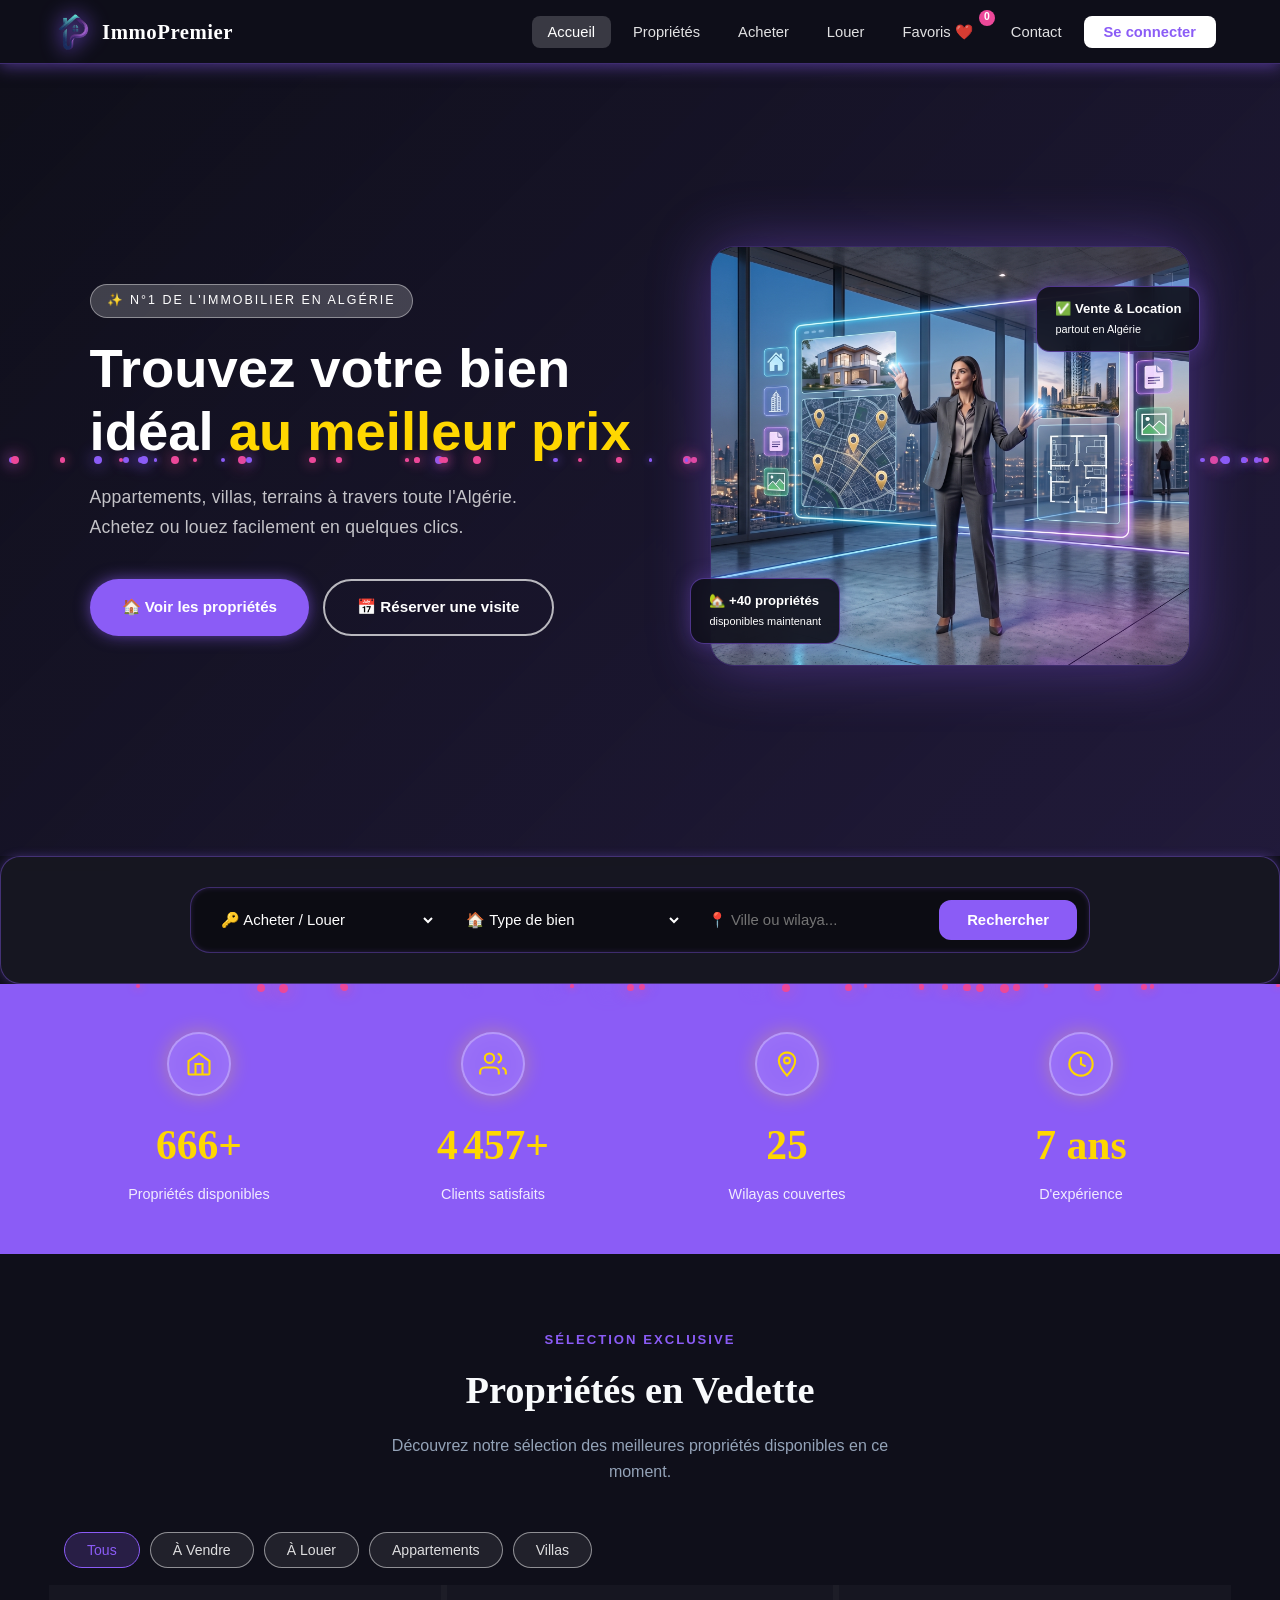
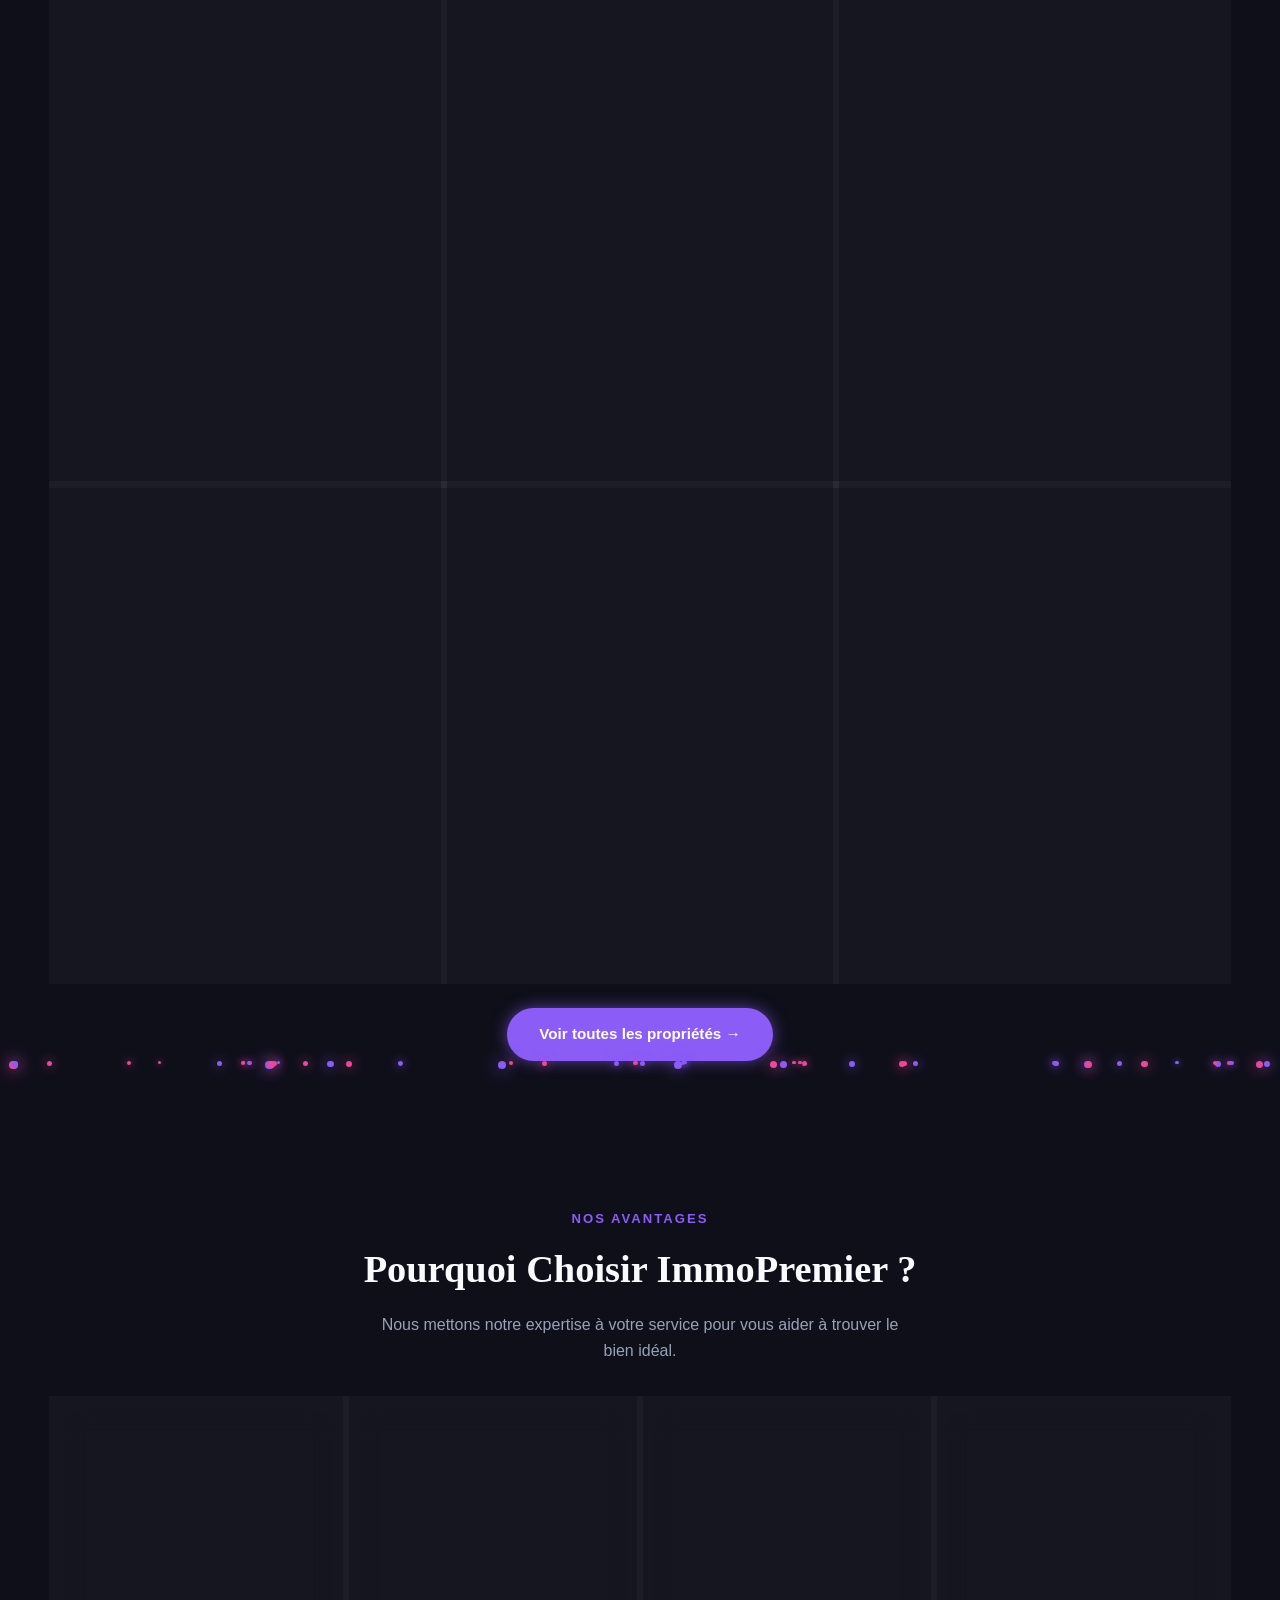
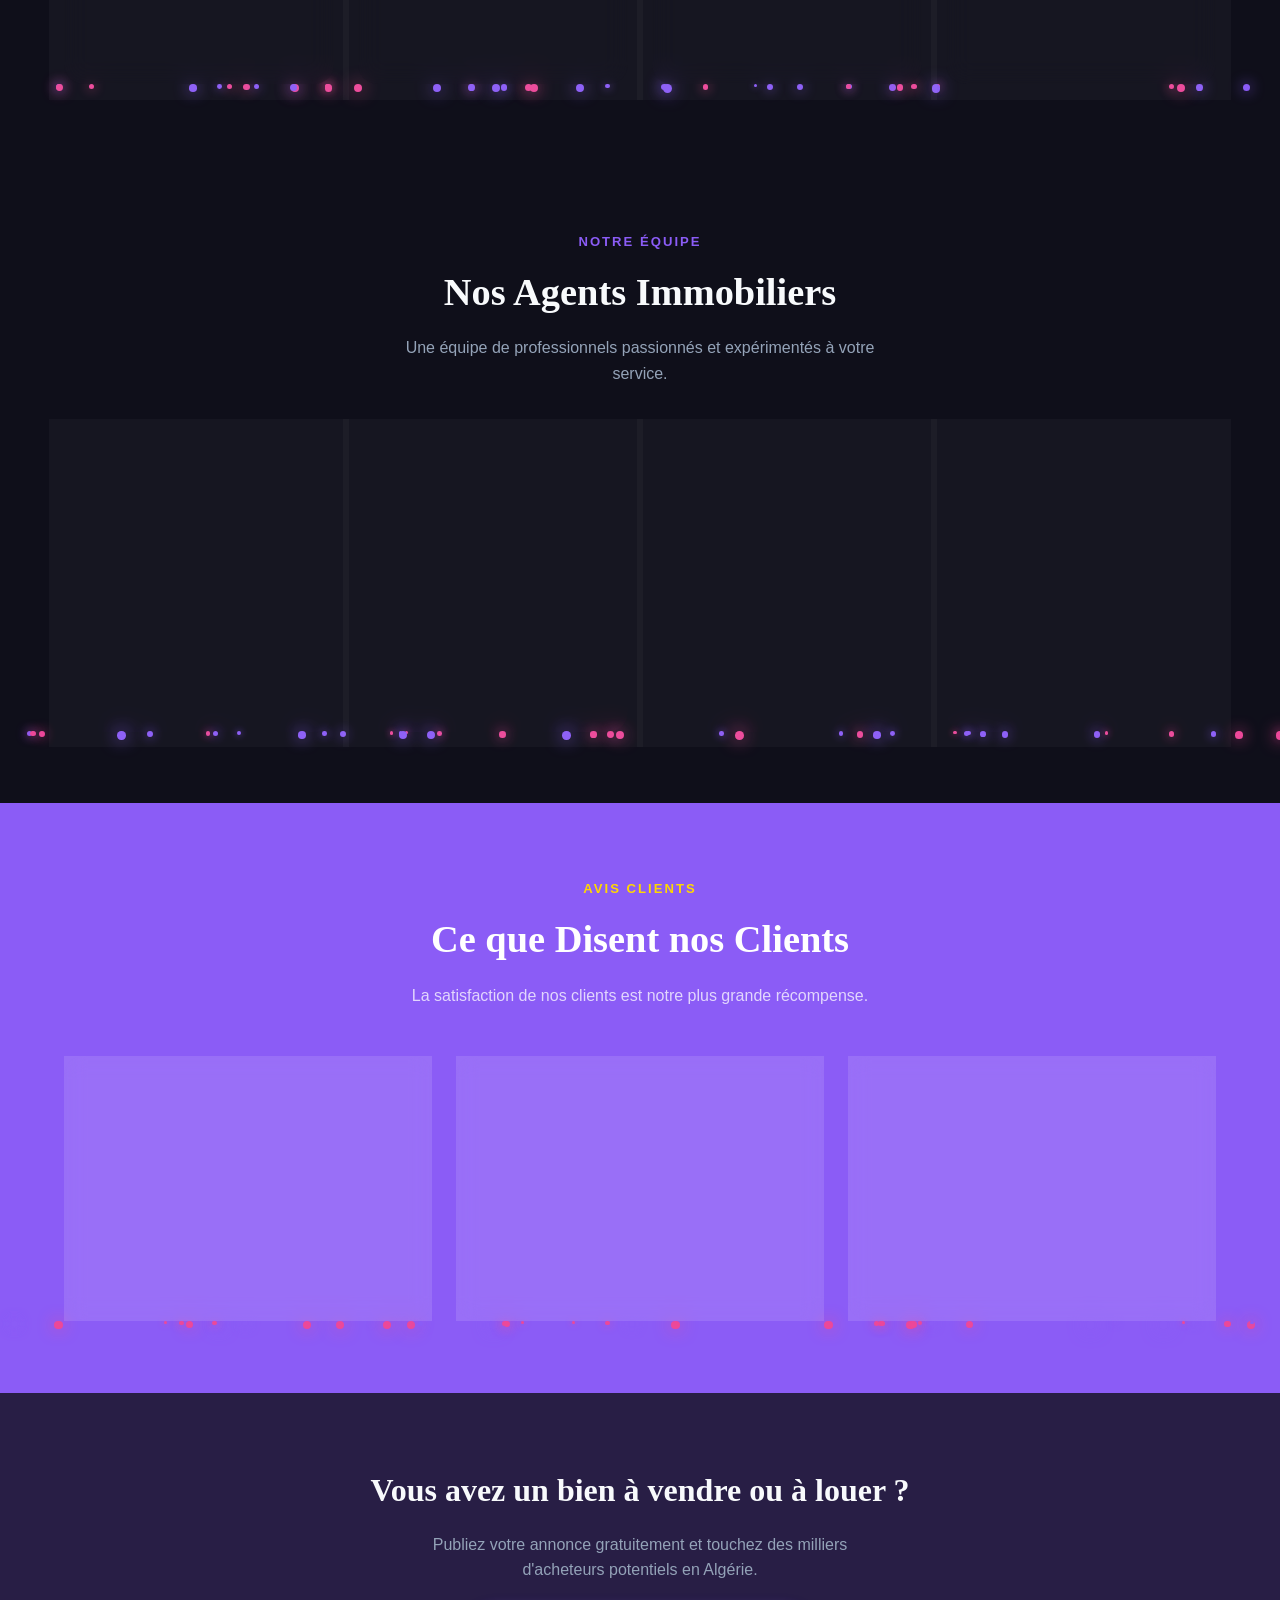
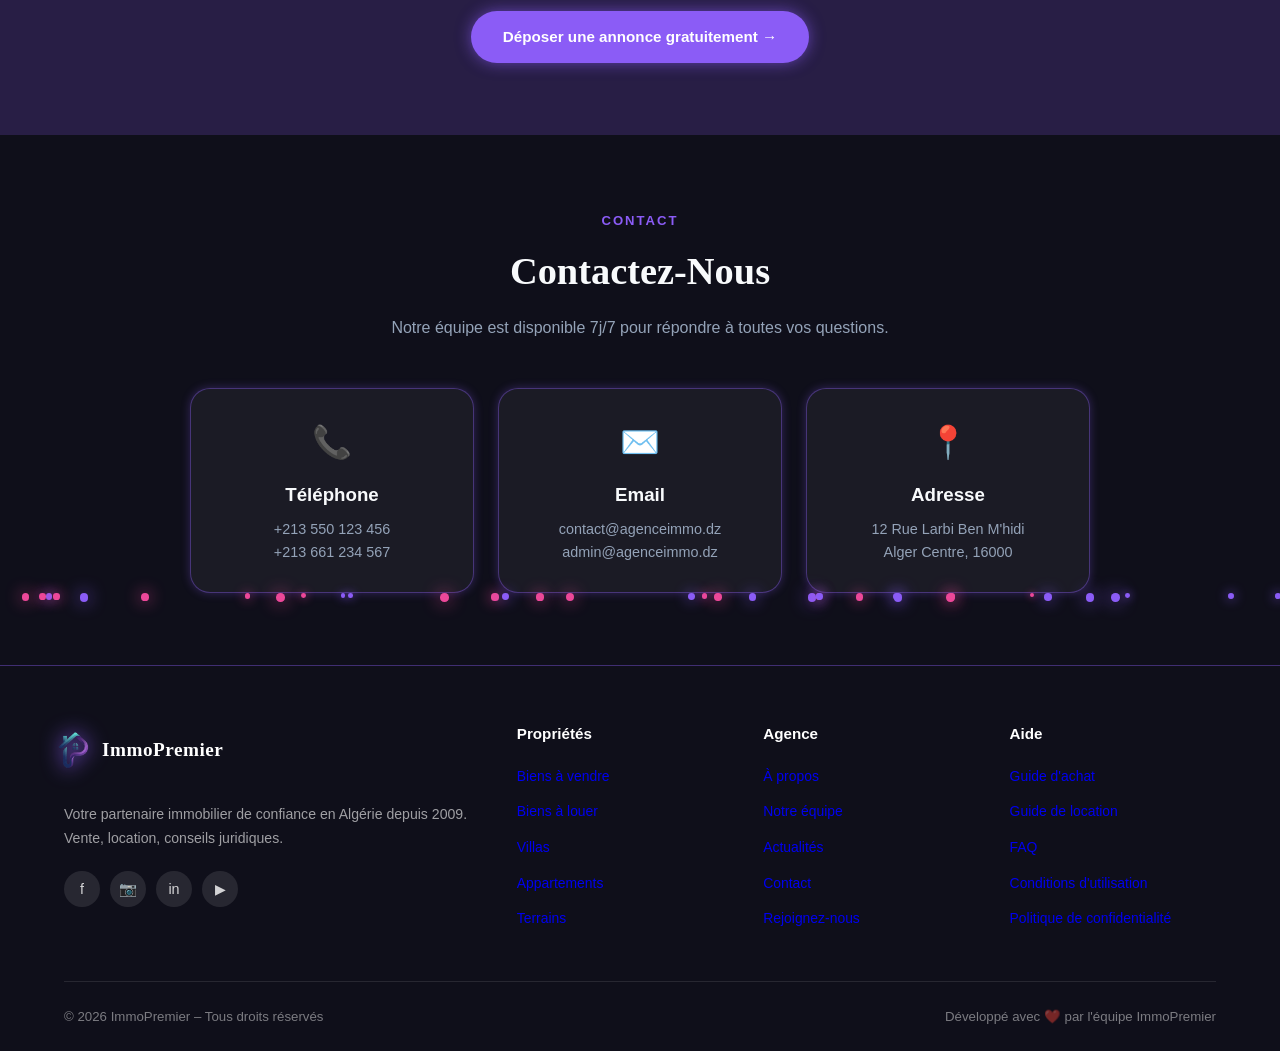
==== commit 30ac416f: "Update index.html" ====
--- a/index.html
+++ b/index.html
@@ -14,16 +14,16 @@
     <!-- ========== NAVIGATION ========== -->
     <nav>
         <a href="index.html" class="nav-logo">
-           <img src="logo.png" alt="Logo ImmoPremier" class="custom-logo">
+           <img src=" logo.png" alt="Logo ImmoPremier" class="custom-logo">
             <span>ImmoPremier</span>
         </a>
 
         <ul class="nav-links" id="nav-links">
             <li><a href="index.html" class="active">Accueil</a></li>
-            <li><a href="content/produits.html">Propriétés</a></li>
-            <li><a href="content/produits.html?trans=vente">Acheter</a></li>
-            <li><a href="content/produits.html?trans=location">Louer</a></li>
-            <li><a href="content/favoris.html" style="position:relative;">
+            <li><a href=" produits.html">Propriétés</a></li>
+            <li><a href=" produits.html?trans=vente">Acheter</a></li>
+            <li><a href=" produits.html?trans=location">Louer</a></li>
+            <li><a href=" favoris.html" style="position:relative;">
   Favoris ❤️
   <span id="fav-count" style="
     position:absolute; top:-6px; right:-6px;
@@ -34,7 +34,7 @@
   ">0</span>
 </a></li>
             <li><a href="#contact">Contact</a></li>
-            <li id="nav-auth"><a href="content/connexion.html" class="nav-cta">Se connecter</a></li>
+            <li id="nav-auth"><a href=" connexion.html" class="nav-cta">Se connecter</a></li>
         </ul>
 
         <button class="hamburger" id="hamburger" aria-label="Menu">
@@ -50,13 +50,13 @@
     <p>Appartements, villas, terrains à travers toute l'Algérie.<br>
     Achetez ou louez facilement en quelques clics.</p>
     <div class="hero-btns">
-      <a href="content/produits.html?trans=vente" class="btn-primary">🏠 Voir les propriétés</a>
-       <a href="content/commande.html" class="btn-outline">📅 Réserver une visite</a>
+      <a href=" produits.html?trans=vente" class="btn-primary">🏠 Voir les propriétés</a>
+       <a href=" commande.html" class="btn-outline">📅 Réserver une visite</a>
     </div>
   </div>
 
   <div class="hero-visual">
-    <img src="ai1.png" alt="Immobilier Algérie" class="hero-img">
+    <img src=" ai1.png" alt="Immobilier Algérie" class="hero-img">
     <div class="hero-card floating" style="bottom:30px;left:-20px;">
       🏡 <strong>+40 propriétés</strong><br><small>disponibles maintenant</small>
     </div>
@@ -153,7 +153,7 @@
         </div>
 
         <div style="text-align:center; margin-top:40px;">
-            <a href="content/produits.html" class="btn-primary" style="display:inline-flex;">
+            <a href=" produits.html" class="btn-primary" style="display:inline-flex;">
                 Voir toutes les propriétés →
             </a>
         </div>
@@ -310,7 +310,7 @@
         <p style="color:var(--muted); margin-bottom:28px; max-width:500px; margin-left:auto; margin-right:auto;">
             Publiez votre annonce gratuitement et touchez des milliers d'acheteurs potentiels en Algérie.
         </p>
-        <a href="content/inscription.html" class="btn-primary">Déposer une annonce gratuitement →</a>
+        <a href=" inscription.html" class="btn-primary">Déposer une annonce gratuitement →</a>
     </section>
 
     <!-- ========== CONTACT ========== -->
@@ -348,7 +348,7 @@
         <div class="footer-grid">
             <div class="footer-brand">
                 <a href="index.html" class="nav-logo" style="margin-bottom:12px; display:inline-flex;">
-                    <img src="logo.png" alt="Logo ImmoPremier" class="custom-logo">
+                    <img src=" logo.png" alt="Logo ImmoPremier" class="custom-logo">
                     <span style="font-size:1.2rem;">ImmoPremier</span>
                 </a>
                 <p>Votre partenaire immobilier de confiance en Algérie depuis 2009. Vente, location, conseils
@@ -363,11 +363,11 @@
             <div class="footer-col">
                 <h4>Propriétés</h4>
                 <ul>
-                    <li><a href="content/produits.html?trans=vente">Biens à vendre</a></li>
-                    <li><a href="content/produits.html?trans=location">Biens à louer</a></li>
-                    <li><a href="content/produits.html?type=villa">Villas</a></li>
-                    <li><a href="content/produits.html?type=appartement">Appartements</a></li>
-                    <li><a href="content/produits.html?type=terrain">Terrains</a></li>
+                    <li><a href=" produits.html?trans=vente">Biens à vendre</a></li>
+                    <li><a href=" produits.html?trans=location">Biens à louer</a></li>
+                    <li><a href=" produits.html?type=villa">Villas</a></li>
+                    <li><a href=" produits.html?type=appartement">Appartements</a></li>
+                    <li><a href=" produits.html?type=terrain">Terrains</a></li>
                 </ul>
             </div>
             <div class="footer-col">
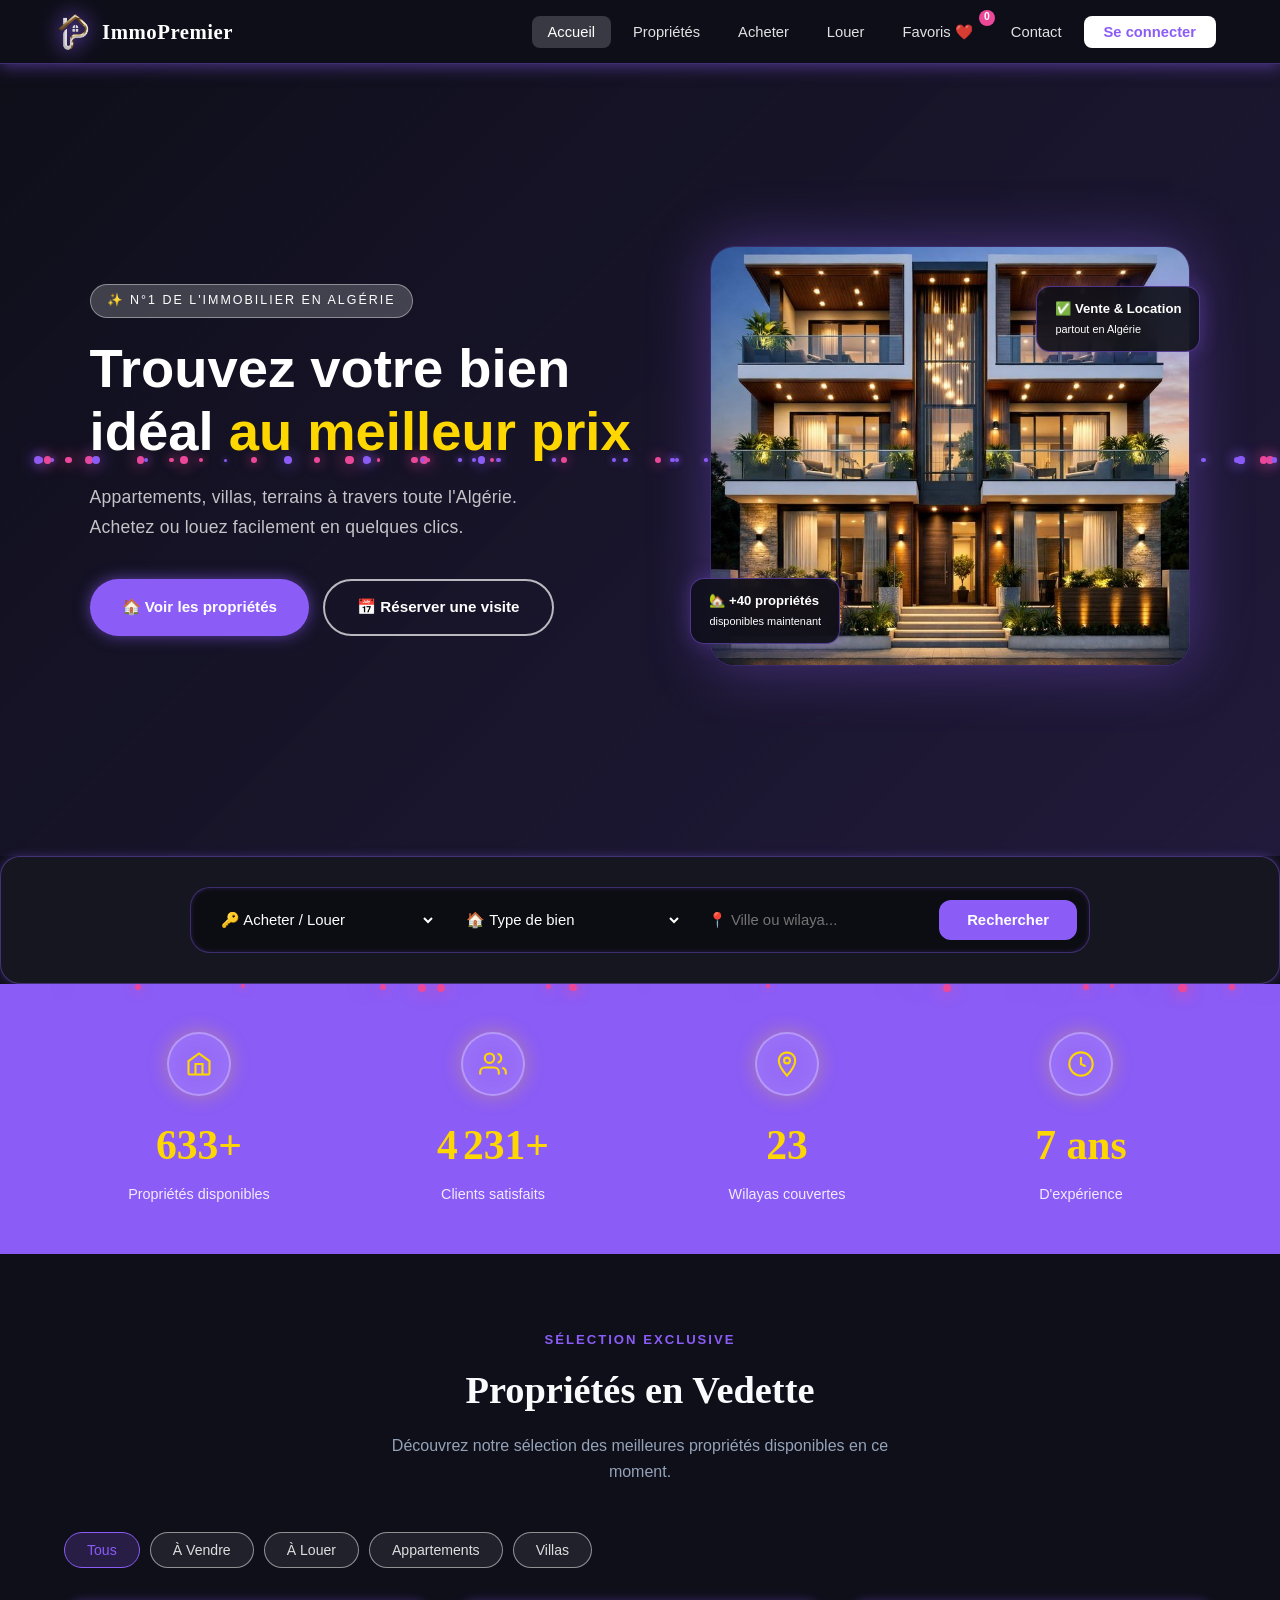
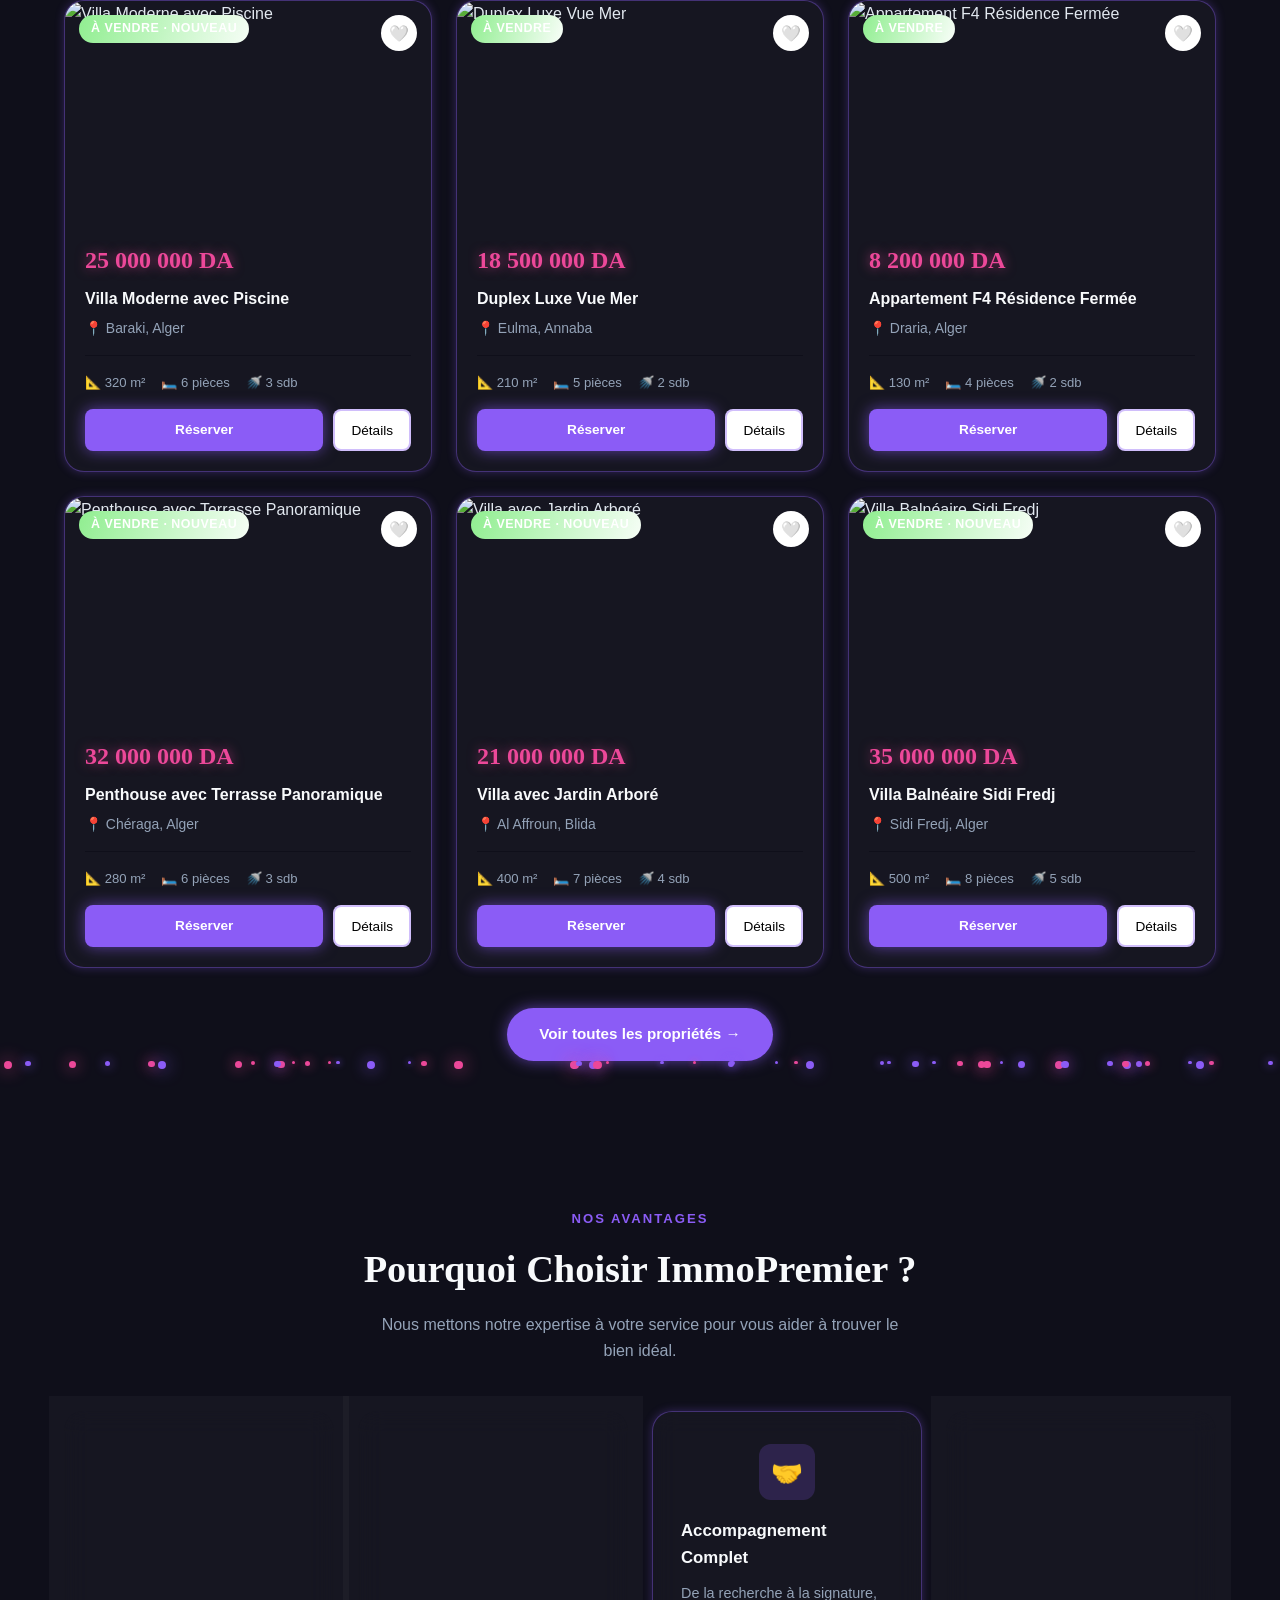
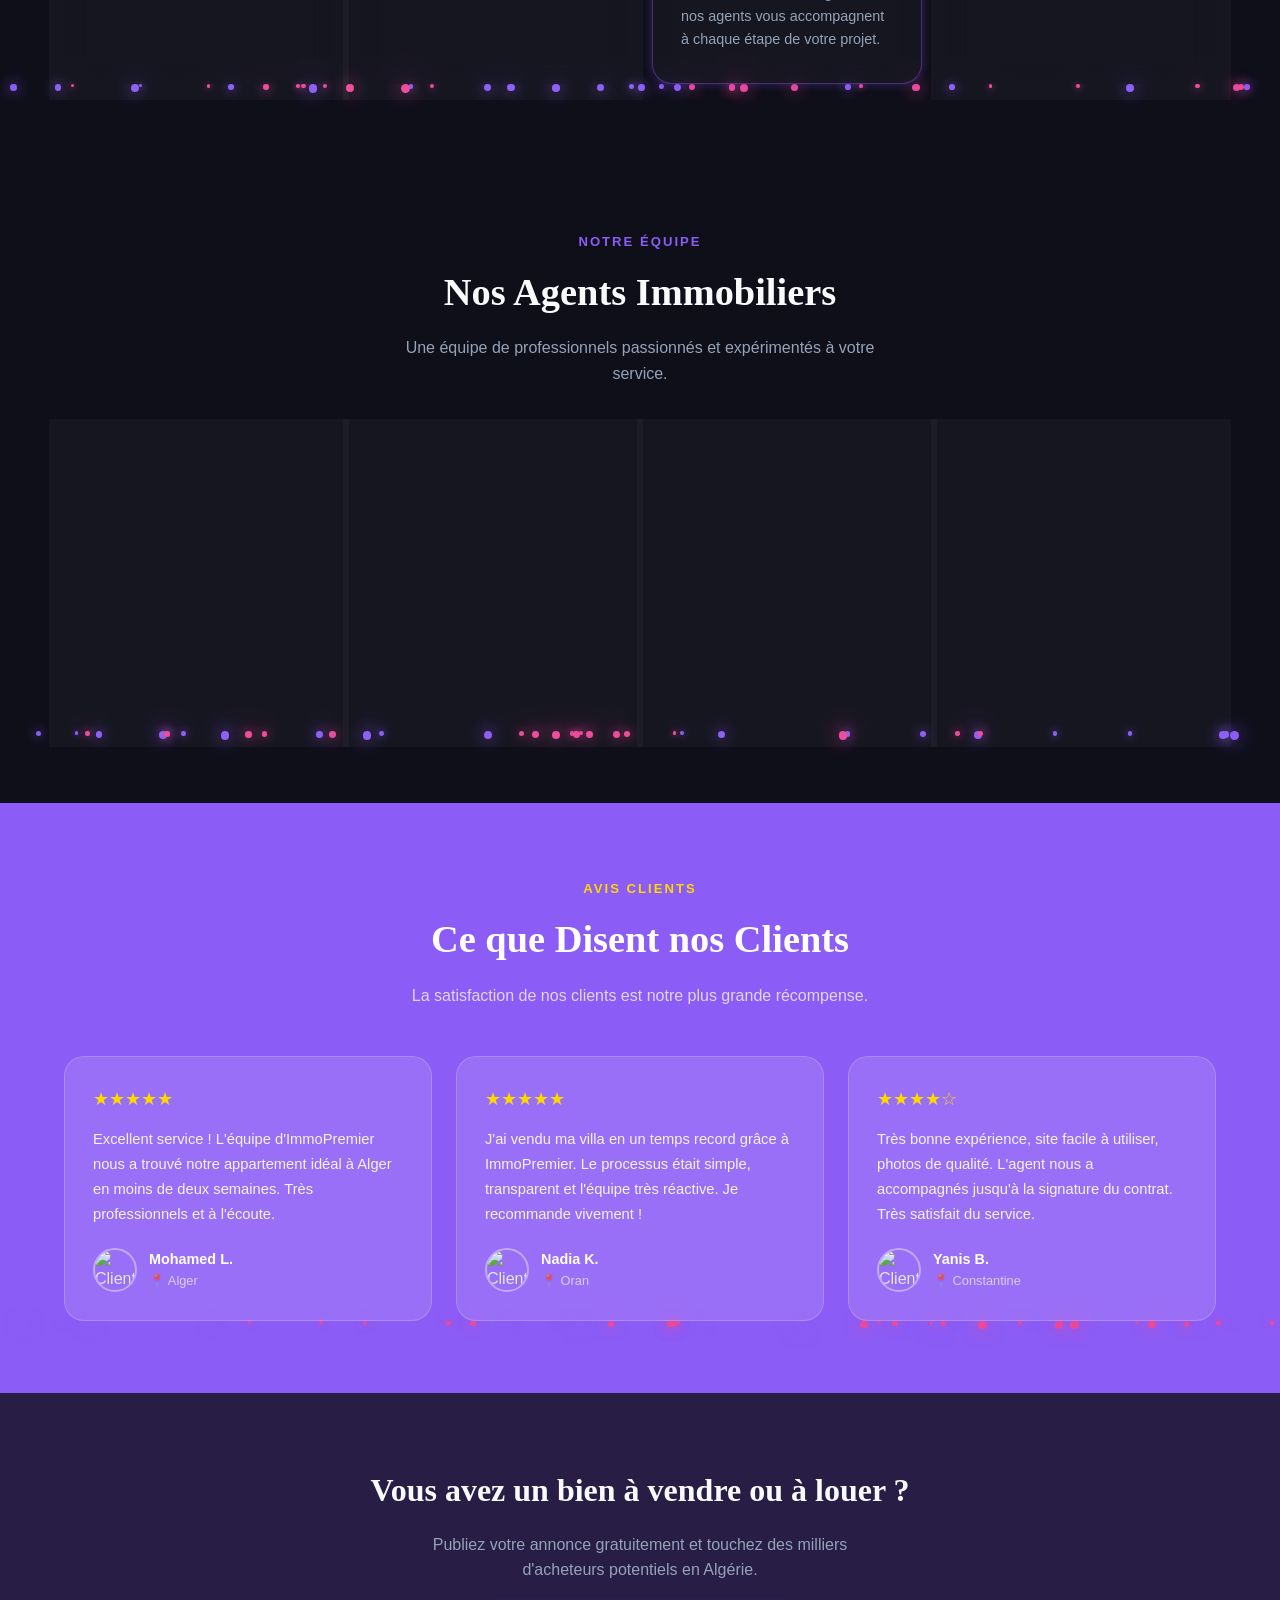
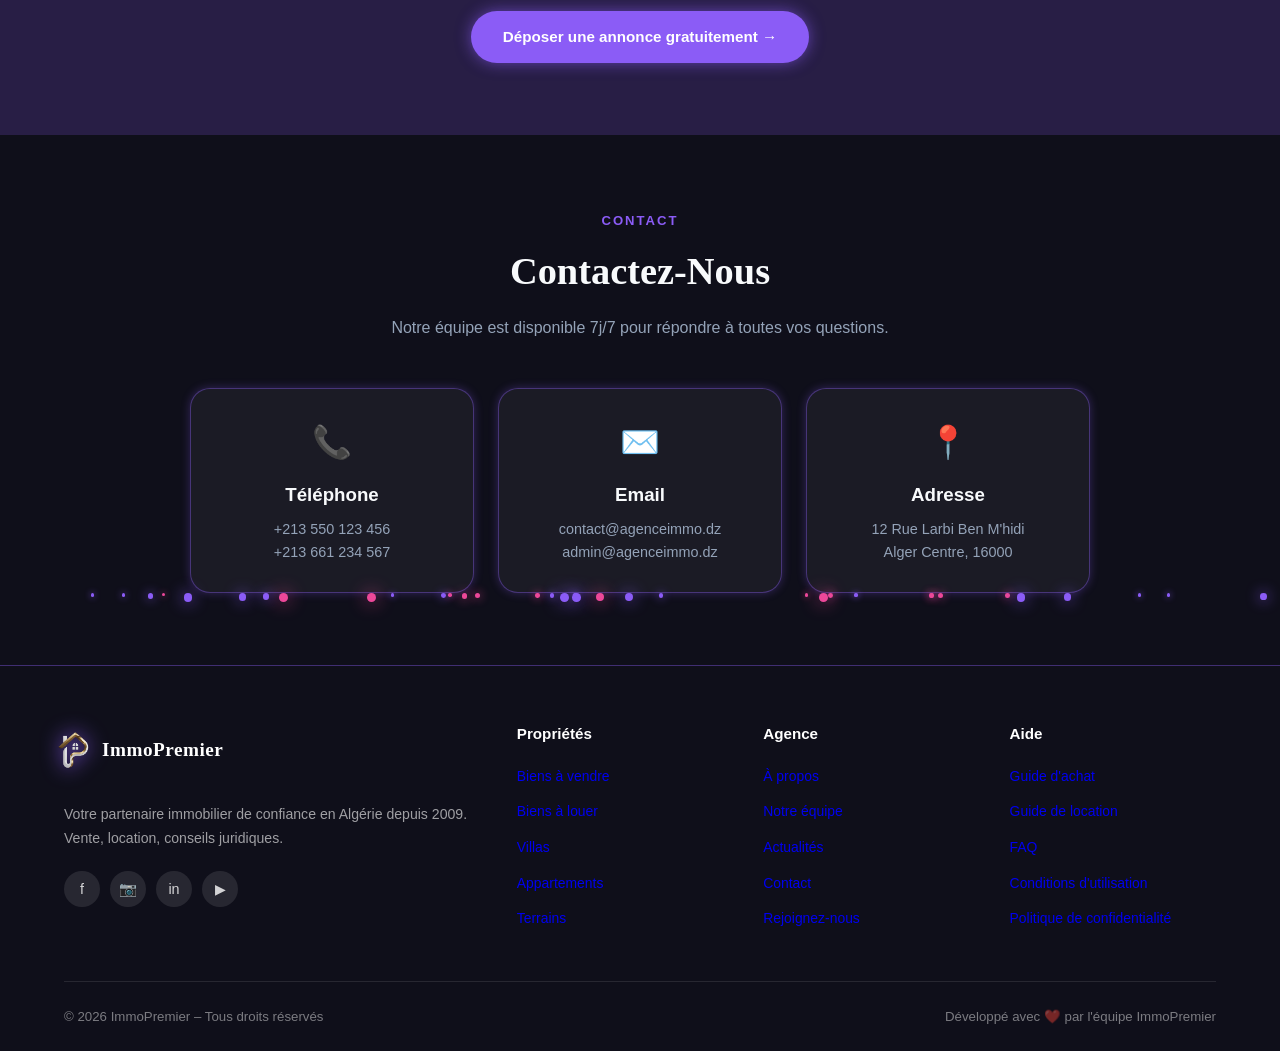
==== commit 40f5f7c7: "Update index.html" ====
--- a/index.html
+++ b/index.html
@@ -14,16 +14,16 @@
     <!-- ========== NAVIGATION ========== -->
     <nav>
         <a href="index.html" class="nav-logo">
-           <img src=" logo.png" alt="Logo ImmoPremier" class="custom-logo">
+           <img src="logo.png" alt="Logo ImmoPremier" class="custom-logo">
             <span>ImmoPremier</span>
         </a>
 
         <ul class="nav-links" id="nav-links">
             <li><a href="index.html" class="active">Accueil</a></li>
-            <li><a href=" produits.html">Propriétés</a></li>
-            <li><a href=" produits.html?trans=vente">Acheter</a></li>
-            <li><a href=" produits.html?trans=location">Louer</a></li>
-            <li><a href=" favoris.html" style="position:relative;">
+            <li><a href="produits.html">Propriétés</a></li>
+            <li><a href="produits.html?trans=vente">Acheter</a></li>
+            <li><a href="produits.html?trans=location">Louer</a></li>
+            <li><a href="favoris.html" style="position:relative;">
   Favoris ❤️
   <span id="fav-count" style="
     position:absolute; top:-6px; right:-6px;
@@ -34,7 +34,7 @@
   ">0</span>
 </a></li>
             <li><a href="#contact">Contact</a></li>
-            <li id="nav-auth"><a href=" connexion.html" class="nav-cta">Se connecter</a></li>
+            <li id="nav-auth"><a href="connexion.html" class="nav-cta">Se connecter</a></li>
         </ul>
 
         <button class="hamburger" id="hamburger" aria-label="Menu">
@@ -50,13 +50,13 @@
     <p>Appartements, villas, terrains à travers toute l'Algérie.<br>
     Achetez ou louez facilement en quelques clics.</p>
     <div class="hero-btns">
-      <a href=" produits.html?trans=vente" class="btn-primary">🏠 Voir les propriétés</a>
-       <a href=" commande.html" class="btn-outline">📅 Réserver une visite</a>
+      <a href="produits.html?trans=vente" class="btn-primary">🏠 Voir les propriétés</a>
+       <a href="commande.html" class="btn-outline">📅 Réserver une visite</a>
     </div>
   </div>
 
   <div class="hero-visual">
-    <img src=" ai1.png" alt="Immobilier Algérie" class="hero-img">
+    <img src="bg2.jpg" alt="Immobilier Algérie" class="hero-img">
     <div class="hero-card floating" style="bottom:30px;left:-20px;">
       🏡 <strong>+40 propriétés</strong><br><small>disponibles maintenant</small>
     </div>
@@ -153,7 +153,7 @@
         </div>
 
         <div style="text-align:center; margin-top:40px;">
-            <a href=" produits.html" class="btn-primary" style="display:inline-flex;">
+            <a href="produits.html" class="btn-primary" style="display:inline-flex;">
                 Voir toutes les propriétés →
             </a>
         </div>
--- a/style.css
+++ b/style.css
@@ -214,7 +214,7 @@
   content: '';
   position: absolute;
   inset: 0;
-  background: url('content/bg2.jfif') center/cover no-repeat;
+  background: url('  bg2.jfif') center/cover no-repeat;
   opacity: 0.18;
 }
 
@@ -1118,7 +1118,7 @@
   content: '';
   position: absolute;
   inset: 0;
-  background: url('../content/ai2.png') center/cover;
+  background: url('  ai2.png') center/cover;
   opacity: 0.15;
 }
 .page-header h1 {
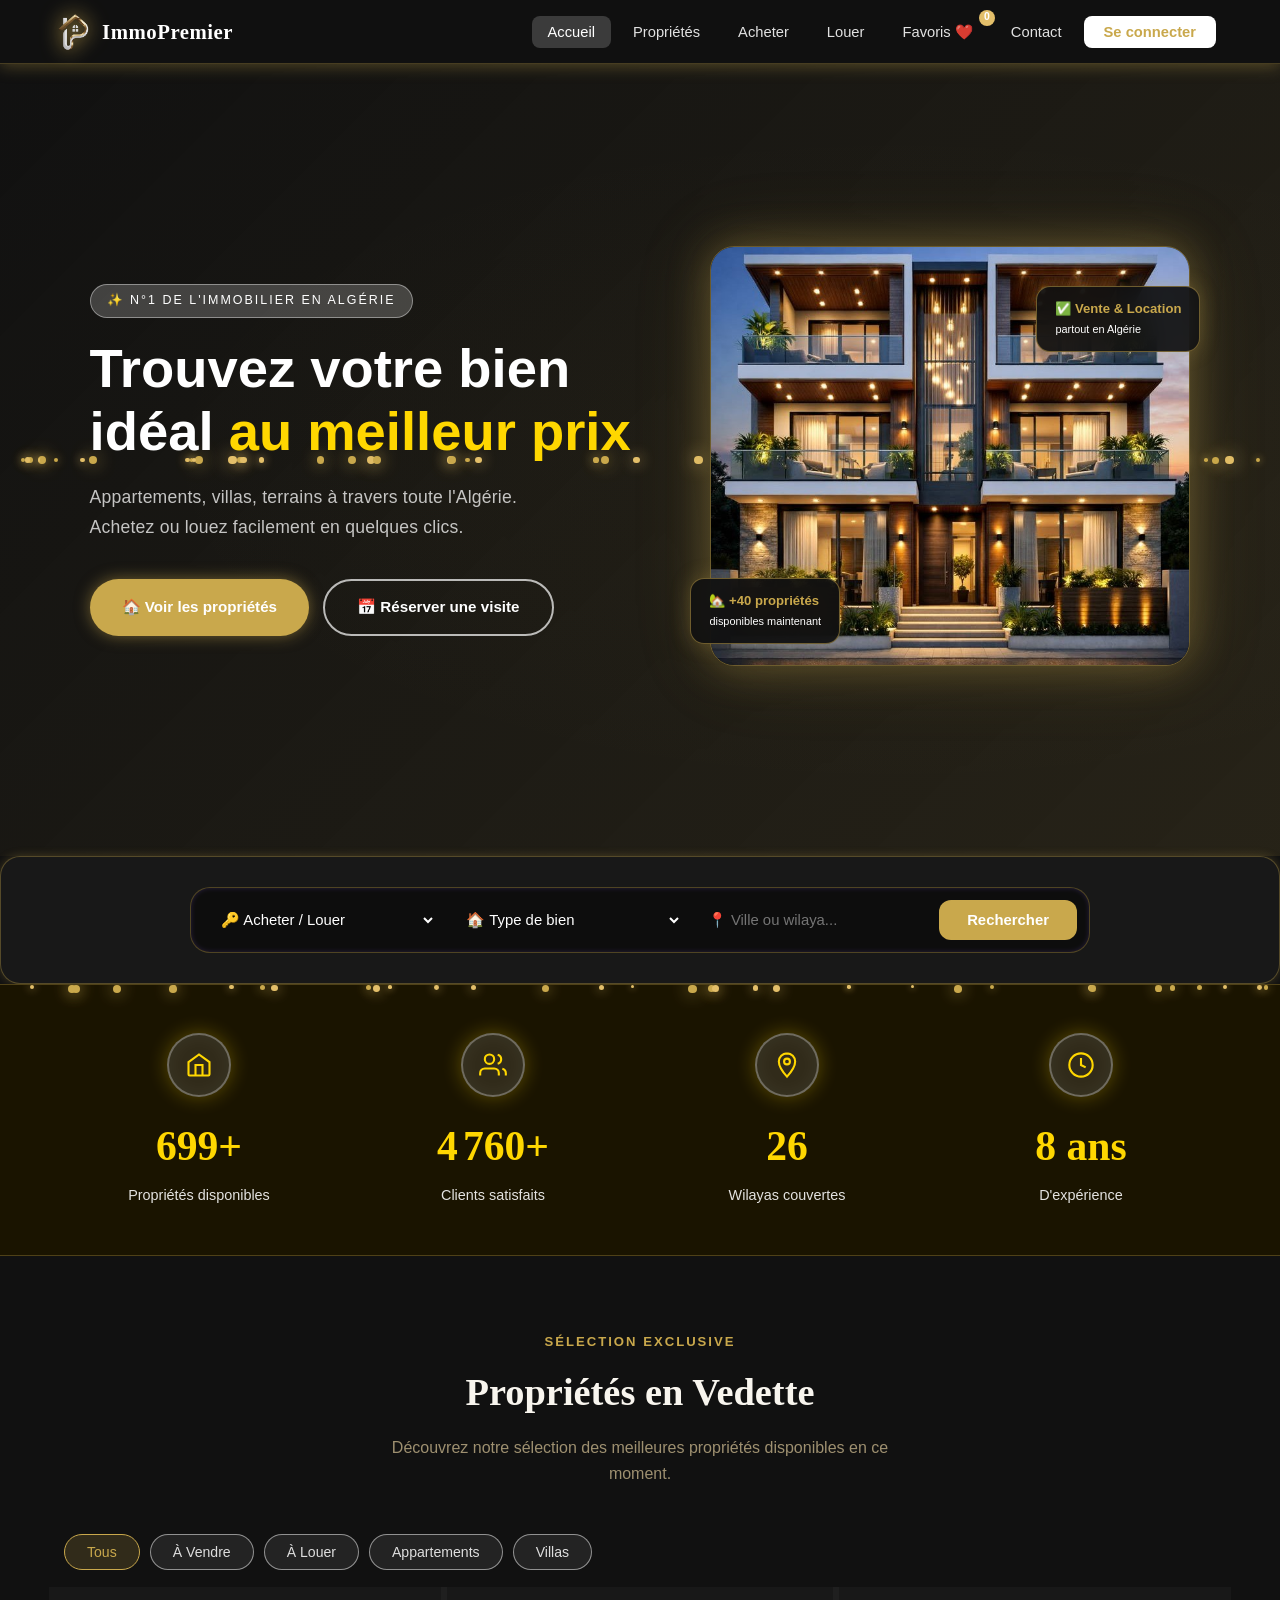
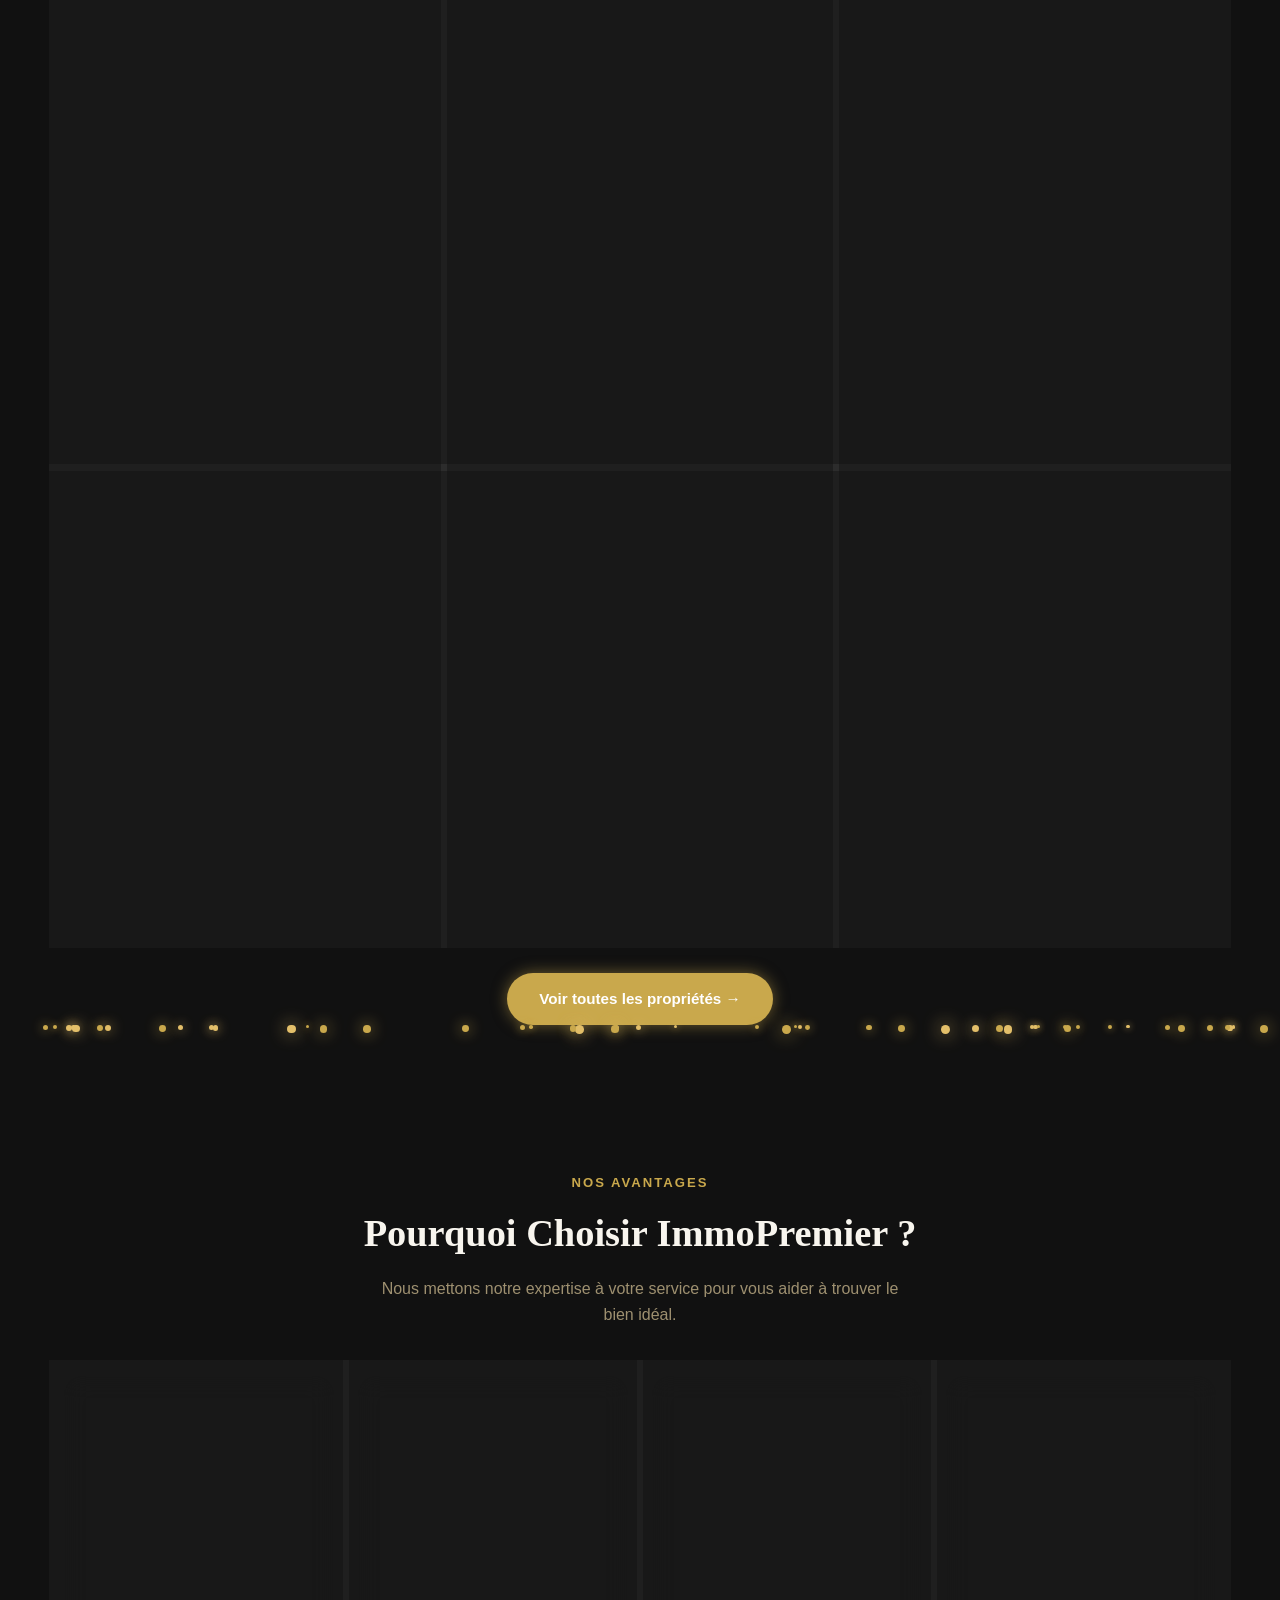
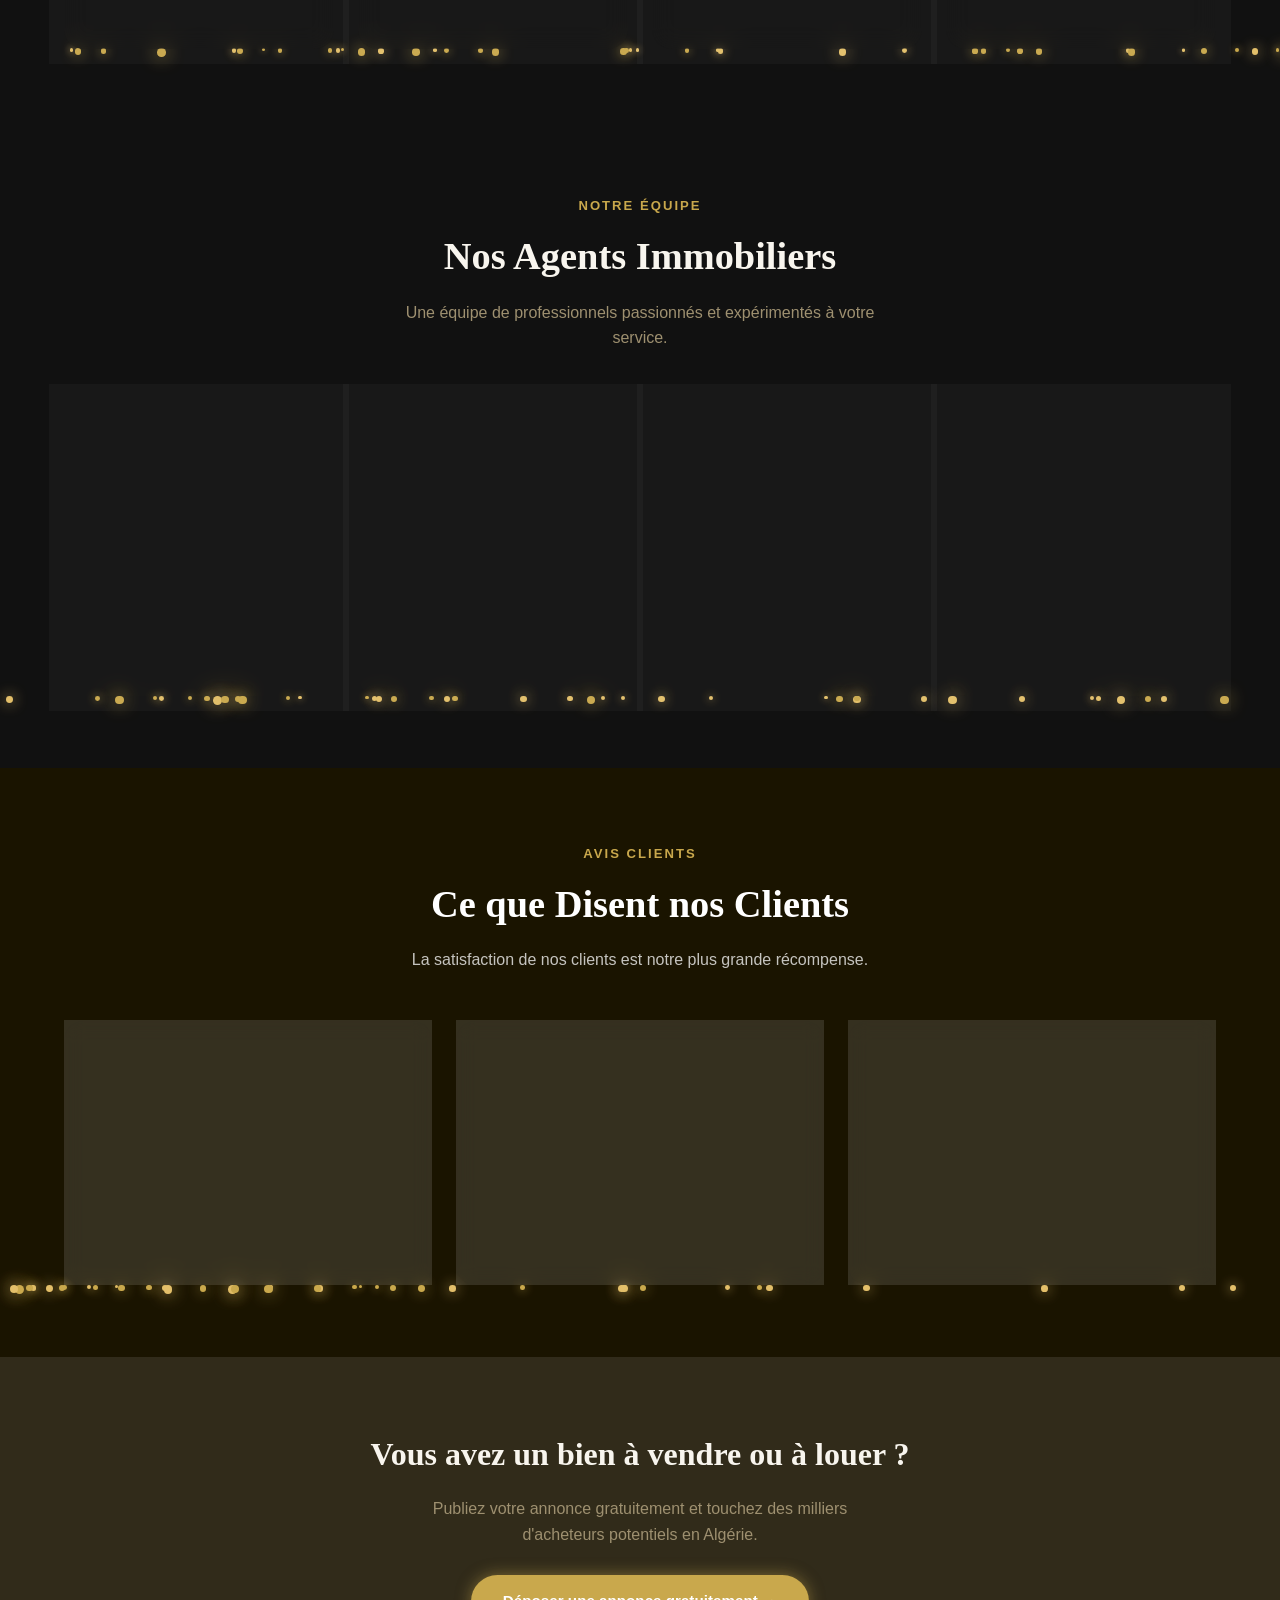
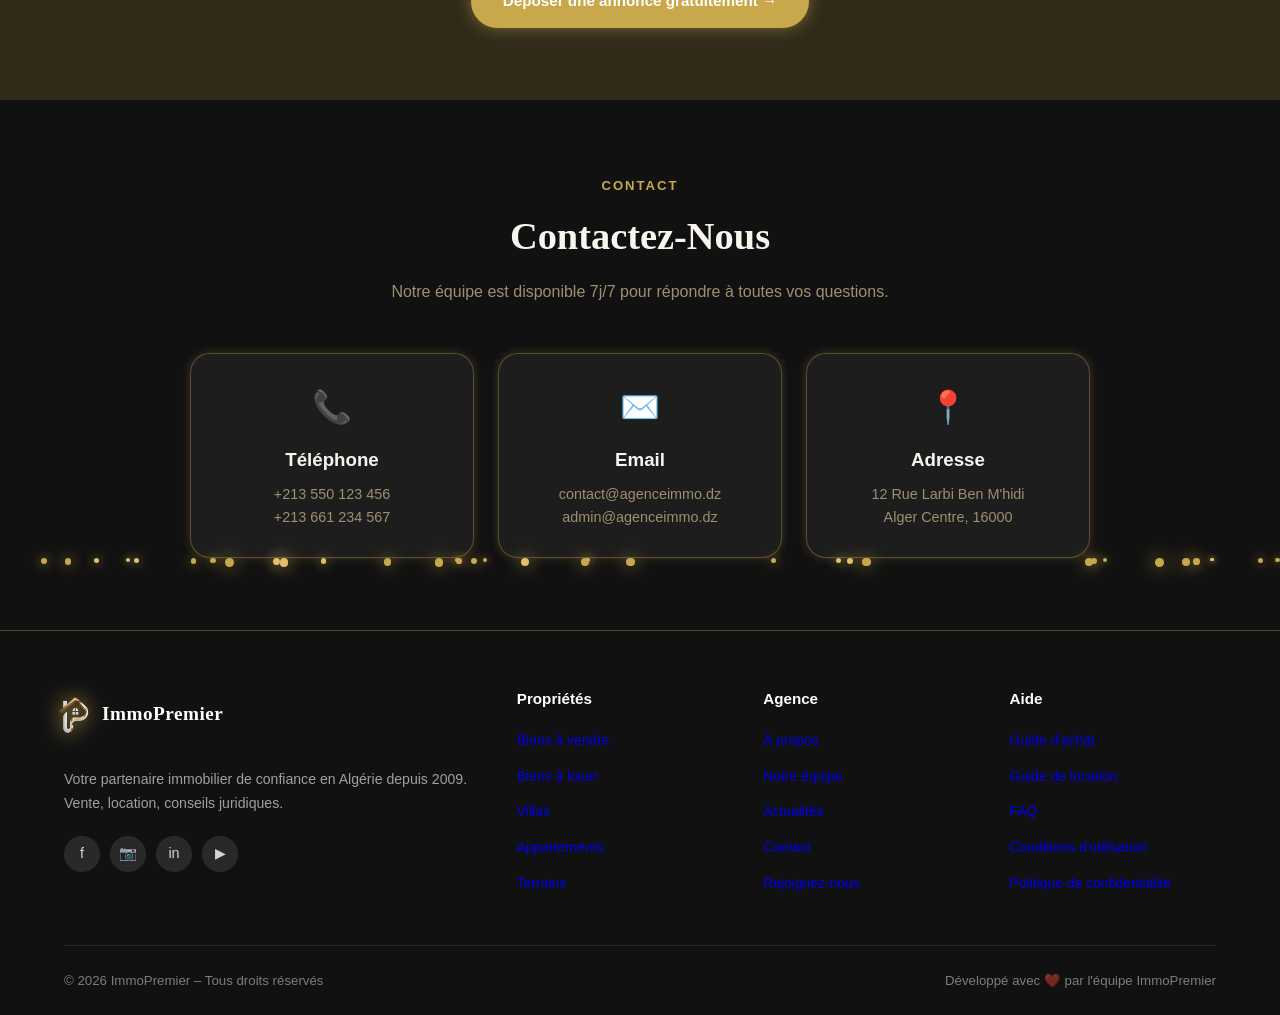
==== commit 78c8d13c: "Update index.html" ====
--- a/index.html
+++ b/index.html
@@ -10,11 +10,9 @@
 </head>
 
 <body>
-
-    <!-- ========== NAVIGATION ========== -->
     <nav>
         <a href="index.html" class="nav-logo">
-           <img src="logo.png" alt="Logo ImmoPremier" class="custom-logo">
+            <img src="logo.png" alt="Logo ImmoPremier" class="custom-logo">
             <span>ImmoPremier</span>
         </a>
 
@@ -24,15 +22,15 @@
             <li><a href="produits.html?trans=vente">Acheter</a></li>
             <li><a href="produits.html?trans=location">Louer</a></li>
             <li><a href="favoris.html" style="position:relative;">
-  Favoris ❤️
-  <span id="fav-count" style="
+                    Favoris ❤️
+                    <span id="fav-count" style="
     position:absolute; top:-6px; right:-6px;
     background:var(--accent); color:#fff;
     width:16px; height:16px; border-radius:50%;
     font-size:0.65rem; font-weight:700;
     display:flex; align-items:center; justify-content:center;
   ">0</span>
-</a></li>
+                </a></li>
             <li><a href="#contact">Contact</a></li>
             <li id="nav-auth"><a href="connexion.html" class="nav-cta">Se connecter</a></li>
         </ul>
@@ -41,32 +39,28 @@
             <span></span><span></span><span></span>
         </button>
     </nav>
-
-    <!-- ========== HERO ========== -->
     <section class="hero">
-  <div class="hero-content">
-    <div class="hero-badge">✨ N°1 de l'immobilier en Algérie</div>
-    <h1>Trouvez votre bien<br>idéal <span>au meilleur prix</span></h1>
-    <p>Appartements, villas, terrains à travers toute l'Algérie.<br>
-    Achetez ou louez facilement en quelques clics.</p>
-    <div class="hero-btns">
-      <a href="produits.html?trans=vente" class="btn-primary">🏠 Voir les propriétés</a>
-       <a href="commande.html" class="btn-outline">📅 Réserver une visite</a>
-    </div>
-  </div>
-
-  <div class="hero-visual">
-    <img src="bg2.jpg" alt="Immobilier Algérie" class="hero-img">
-    <div class="hero-card floating" style="bottom:30px;left:-20px;">
-      🏡 <strong>+40 propriétés</strong><br><small>disponibles maintenant</small>
-    </div>
-    <div class="hero-card floating" style="top:40px;right:-10px;">
-      ✅ <strong>Vente & Location</strong><br><small>partout en Algérie</small>
-    </div>
-  </div>
-</section>
-
-    <!-- ========== SEARCH BAR ========== -->
+        <div class="hero-content">
+            <div class="hero-badge">✨ N°1 de l'immobilier en Algérie</div>
+            <h1>Trouvez votre bien<br>idéal <span>au meilleur prix</span></h1>
+            <p>Appartements, villas, terrains à travers toute l'Algérie.<br>
+                Achetez ou louez facilement en quelques clics.</p>
+            <div class="hero-btns">
+                <a href="produits.html?trans=vente" class="btn-primary">🏠 Voir les propriétés</a>
+                <a href="commande.html" class="btn-outline">📅 Réserver une visite</a>
+            </div>
+        </div>
+
+        <div class="hero-visual">
+            <img src="bg2.jpg" alt="Immobilier Algérie" class="hero-img">
+            <div class="hero-card floating" style="bottom:30px;left:-20px;">
+                🏡 <strong>+40 propriétés</strong><br><small>disponibles maintenant</small>
+            </div>
+            <div class="hero-card floating" style="top:40px;right:-10px;">
+                ✅ <strong>Vente & Location</strong><br><small>partout en Algérie</small>
+            </div>
+        </div>
+    </section>
     <div class="search-section">
         <div class="search-bar">
             <select id="hero-trans" aria-label="Type de transaction">
@@ -87,52 +81,49 @@
             <button id="hero-search-btn">Rechercher</button>
         </div>
     </div>
-
-    <!-- ========== STATS ========== -->
     <div class="stats" style="position:relative; overflow:hidden;">
-    <div class="stat-item">
-        <div class="stat-icon-circle">
-            <svg viewBox="0 0 24 24" fill="none" stroke="currentColor" stroke-width="1.8" width="28" height="28">
-                <path d="M3 9.5L12 3l9 6.5V20a1 1 0 01-1 1H4a1 1 0 01-1-1V9.5z"/>
-                <path d="M9 21V12h6v9"/>
-            </svg>
-        </div>
-        <div class="stat-num" data-count="1250" data-suffix="+">0</div>
-        <div class="stat-label">Propriétés disponibles</div>
+        <div class="stat-item">
+            <div class="stat-icon-circle">
+                <svg viewBox="0 0 24 24" fill="none" stroke="currentColor" stroke-width="1.8" width="28" height="28">
+                    <path d="M3 9.5L12 3l9 6.5V20a1 1 0 01-1 1H4a1 1 0 01-1-1V9.5z" />
+                    <path d="M9 21V12h6v9" />
+                </svg>
+            </div>
+            <div class="stat-num" data-count="1250" data-suffix="+">0</div>
+            <div class="stat-label">Propriétés disponibles</div>
+        </div>
+        <div class="stat-item">
+            <div class="stat-icon-circle">
+                <svg viewBox="0 0 24 24" fill="none" stroke="currentColor" stroke-width="1.8" width="28" height="28">
+                    <path d="M17 21v-2a4 4 0 00-4-4H5a4 4 0 00-4 4v2" />
+                    <circle cx="9" cy="7" r="4" />
+                    <path d="M23 21v-2a4 4 0 00-3-3.87M16 3.13a4 4 0 010 7.75" />
+                </svg>
+            </div>
+            <div class="stat-num" data-count="8500" data-suffix="+">0</div>
+            <div class="stat-label">Clients satisfaits</div>
+        </div>
+        <div class="stat-item">
+            <div class="stat-icon-circle">
+                <svg viewBox="0 0 24 24" fill="none" stroke="currentColor" stroke-width="1.8" width="28" height="28">
+                    <path d="M12 2C8.13 2 5 5.13 5 9c0 5.25 7 13 7 13s7-7.75 7-13c0-3.87-3.13-7-7-7z" />
+                    <circle cx="12" cy="9" r="2.5" />
+                </svg>
+            </div>
+            <div class="stat-num" data-count="48">0</div>
+            <div class="stat-label">Wilayas couvertes</div>
+        </div>
+        <div class="stat-item">
+            <div class="stat-icon-circle">
+                <svg viewBox="0 0 24 24" fill="none" stroke="currentColor" stroke-width="1.8" width="28" height="28">
+                    <circle cx="12" cy="12" r="10" />
+                    <path d="M12 6v6l4 2" />
+                </svg>
+            </div>
+            <div class="stat-num" data-count="15" data-suffix=" ans">0</div>
+            <div class="stat-label">D'expérience</div>
+        </div>
     </div>
-    <div class="stat-item">
-        <div class="stat-icon-circle">
-            <svg viewBox="0 0 24 24" fill="none" stroke="currentColor" stroke-width="1.8" width="28" height="28">
-                <path d="M17 21v-2a4 4 0 00-4-4H5a4 4 0 00-4 4v2"/>
-                <circle cx="9" cy="7" r="4"/>
-                <path d="M23 21v-2a4 4 0 00-3-3.87M16 3.13a4 4 0 010 7.75"/>
-            </svg>
-        </div>
-        <div class="stat-num" data-count="8500" data-suffix="+">0</div>
-        <div class="stat-label">Clients satisfaits</div>
-    </div>
-    <div class="stat-item">
-        <div class="stat-icon-circle">
-            <svg viewBox="0 0 24 24" fill="none" stroke="currentColor" stroke-width="1.8" width="28" height="28">
-                <path d="M12 2C8.13 2 5 5.13 5 9c0 5.25 7 13 7 13s7-7.75 7-13c0-3.87-3.13-7-7-7z"/>
-                <circle cx="12" cy="9" r="2.5"/>
-            </svg>
-        </div>
-        <div class="stat-num" data-count="48">0</div>
-        <div class="stat-label">Wilayas couvertes</div>
-    </div>
-    <div class="stat-item">
-        <div class="stat-icon-circle">
-            <svg viewBox="0 0 24 24" fill="none" stroke="currentColor" stroke-width="1.8" width="28" height="28">
-                <circle cx="12" cy="12" r="10"/>
-                <path d="M12 6v6l4 2"/>
-            </svg>
-        </div>
-        <div class="stat-num" data-count="15" data-suffix=" ans">0</div>
-        <div class="stat-label">D'expérience</div>
-    </div>
-</div>
-    <!-- ========== FEATURED PROPERTIES ========== -->
     <section class="section">
         <div class="section-header">
             <span class="section-label">Sélection Exclusive</span>
@@ -149,7 +140,6 @@
         </div>
 
         <div class="properties-grid" id="featured-grid">
-            <!-- Filled by JS -->
         </div>
 
         <div style="text-align:center; margin-top:40px;">
@@ -158,8 +148,6 @@
             </a>
         </div>
     </section>
-
-    <!-- ========== WHY US ========== -->
     <section class="section" style="background:var(--bg);">
         <div class="section-header">
             <span class="section-label">Nos Avantages</span>
@@ -251,8 +239,6 @@
             </div>
         </div>
     </section>
-
-    <!-- ========== TESTIMONIALS ========== -->
     <section class="section testimonials-bg">
         <div class="section-header">
             <span class="section-label">Avis Clients</span>
@@ -301,8 +287,6 @@
             </div>
         </div>
     </section>
-
-    <!-- ========== CTA BANNER ========== -->
     <section class="section" style="background:var(--primary-light); text-align:center;">
         <h2 style="font-family:'Playfair Display',serif; font-size:2rem; color:var(--dark); margin-bottom:16px;">
             Vous avez un bien à vendre ou à louer ?
@@ -312,8 +296,6 @@
         </p>
         <a href=" inscription.html" class="btn-primary">Déposer une annonce gratuitement →</a>
     </section>
-
-    <!-- ========== CONTACT ========== -->
     <section class="section" id="contact">
         <div class="section-header">
             <span class="section-label">Contact</span>
@@ -342,8 +324,6 @@
             </div>
         </div>
     </section>
-
-    <!-- ========== FOOTER ========== -->
     <footer>
         <div class="footer-grid">
             <div class="footer-brand">
@@ -396,13 +376,10 @@
             <span>Développé avec ❤️ par l'équipe ImmoPremier</span>
         </div>
     </footer>
-
-    <!-- ========== SCRIPTS ========== -->
     <script src="produits.js"></script>
     <script src="auth.js"></script>
     <script src="main.js"></script>
     <script>
-        // Quick filter on homepage
         function filterHomeFeatured(filter, btn) {
             document.querySelectorAll('.filter-btn').forEach(b => b.classList.remove('active'));
             btn.classList.add('active');
--- a/style.css
+++ b/style.css
@@ -1,22 +1,185 @@
 @import url('https://fonts.googleapis.com/css2?family=Poppins:wght@300;400;500;600;700;800&family=DM+Sans:wght@300;400;500;600&display=swap');
 :root {
-  --primary: #8B5CF6;
-  --primary-dark: #7C3AED;
-  --primary-light: rgba(139, 92, 246, 0.2);
-  --accent: #EC4899;
-  --bg: #0F0F1A;
-  --white: #FFFFFF;
-  --dark: #F8FAFC;
-  --text: #E2E8F0;
-  --muted: #94A3B8;
-  --border: rgba(139, 92, 246, 0.4);
-  --shadow: 0 0 10px rgba(139, 92, 246, 0.3);
-  --shadow-hover: 0 0 20px rgba(236, 72, 153, 0.6);
-  --radius: 12px;
-  --radius-lg: 20px;
-  --transition: all 0.3s cubic-bezier(0.4, 0, 0.2, 1);
-}
-
+  --primary:        #c9a84c;
+  --primary-dark:   #a8872e;
+  --primary-light:  rgba(201,168,76,0.18);
+  --accent:         #e3bf6a;
+  --bg:             #111111;
+  --white:          #FFFFFF;
+  --dark:           #F8F5EE;
+  --text:           #E8E0D0;
+  --muted:          #9E9070;
+  --border:         rgba(201,168,76,0.35);
+  --shadow:         0 0 10px rgba(201,168,76,0.25);
+  --shadow-hover:   0 0 22px rgba(227,191,106,0.55);
+  --radius:         12px;
+  --radius-lg:      20px;
+  --transition:     all 0.3s cubic-bezier(0.4,0,0.2,1);
+}
+nav {
+  background: rgba(17,17,17,0.92);
+  box-shadow: 0 2px 15px rgba(201,168,76,0.35);
+  border-bottom: 1px solid rgba(201,168,76,0.3);
+}
+.hero {
+  background: linear-gradient(135deg,#111111 0%,rgba(201,168,76,0.10) 100%);
+}
+.hero::before {
+  background: radial-gradient(ellipse at 70% 50%,rgba(201,168,76,0.15) 0%,transparent 60%);
+}
+.nav-logo .logo-icon { background:#c9a84c; box-shadow:0 0 10px #c9a84c; }
+.custom-logo { filter:drop-shadow(0 0 10px #c9a84c); }
+.nav-logo:hover .custom-logo { filter:drop-shadow(0 0 14px #e3bf6a); }
+.hero-img { box-shadow:0 0 60px rgba(201,168,76,0.35); border:1px solid rgba(201,168,76,0.3); }
+.hero-card { background:rgba(17,17,17,0.92); border:1px solid rgba(201,168,76,0.45); box-shadow:0 0 20px rgba(201,168,76,0.2); }
+.stats { background:#1a1400; border-top:1px solid rgba(201,168,76,0.3); border-bottom:1px solid rgba(201,168,76,0.3); }
+.testimonials-bg { background:#1a1400; }
+.testimonials-bg .section-label { color:#c9a84c; }
+.page-header { background:linear-gradient(135deg,#1a1400 0%,rgba(201,168,76,0.7) 100%); }
+.auth-page { background:linear-gradient(135deg,#111111 0%,#1a1400 60%,#2a2000 100%); }
+.auth-logo .logo-circle { background:#c9a84c; }
+.btn-primary { box-shadow:0 0 15px rgba(201,168,76,0.5); }
+.btn-primary:hover { background:#e3bf6a; box-shadow:0 0 25px rgba(227,191,106,0.7); }
+.btn-full:hover { background:#a8872e; }
+.property-card::before,.why-card::before,.agent-card::before {
+  background:radial-gradient(600px circle at var(--mouse-x,0) var(--mouse-y,0),rgba(201,168,76,0.13),transparent 40%);
+}
+.card-price { color:#c9a84c; text-shadow:0 0 12px rgba(201,168,76,0.5); }
+.card-badge.location { background:linear-gradient(110deg,#c9a84c 0%,#fff 45%,#c9a84c 55%,#c9a84c 100%); background-size:250% 100%; color:#1a0e00; }
+footer { border-top:1px solid rgba(201,168,76,0.25); }
+.footer-social a:hover { background:#c9a84c; }
+/* ============================================================
+   CORRECTIF THÈME NOIR & OR — ImmoPremier
+   Copiez ces règles APRÈS votre CSS existant (ou dans un
+   fichier séparé chargé en dernier) pour écraser les
+   couleurs violettes/bleues résiduelles.
+   ============================================================ */
+
+/* ── 1. HERO ──────────────────────────────────────────────── */
+.hero {
+  background: linear-gradient(
+    135deg,
+    #111111 0%,
+    rgba(201, 168, 76, 0.12) 100%
+  ) !important;
+}
+
+/* Lueur radiale dorée au lieu de la violette */
+.hero::before {
+  background:
+    url('content/bg2.jfif') center / cover no-repeat,
+    radial-gradient(
+      ellipse at 70% 50%,
+      rgba(201, 168, 76, 0.18) 0%,
+      transparent 60%
+    ) !important;
+  opacity: 0.18 !important;
+}
+
+/* ── 2. PAGE-HEADER (bannière "Nos Propriétés", etc.) ──────── */
+.page-header {
+  background: linear-gradient(
+    135deg,
+    #1a1400 0%,
+    rgba(201, 168, 76, 0.55) 100%
+  ) !important;
+}
+
+/* Image de fond + particules dorées déjà présents → on garde */
+.page-header::before {
+  background: url('ai2.png') center / cover !important;
+  opacity: 0.15 !important;
+}
+
+/* ── 3. NAVBAR ────────────────────────────────────────────── */
+nav {
+  background: rgba(17, 17, 17, 0.92) !important;
+  box-shadow: 0 2px 15px rgba(201, 168, 76, 0.35) !important;
+  border-bottom: 1px solid rgba(201, 168, 76, 0.30) !important;
+}
+
+/* ── 4. AUTH PAGE ─────────────────────────────────────────── */
+.auth-page {
+  background: linear-gradient(
+    135deg,
+    #111111 0%,
+    #1a1400 60%,
+    #2a2000 100%
+  ) !important;
+}
+
+/* ── 5. BOUTON PRIMAIRE ───────────────────────────────────── */
+.btn-primary {
+  box-shadow: 0 0 15px rgba(201, 168, 76, 0.50) !important;
+}
+
+.btn-primary:hover {
+  background: #e3bf6a !important;
+  box-shadow: 0 0 25px rgba(227, 191, 106, 0.70) !important;
+}
+
+/* ── 6. SEARCH-BAR focus ─────────────────────────────────── */
+.search-bar:focus-within {
+  border-color: var(--accent) !important;
+  box-shadow:
+    0 0 15px rgba(201, 168, 76, 0.40),
+    inset 0 0 5px rgba(201, 168, 76, 0.20) !important;
+}
+
+/* ── 7. FORM INPUTS focus ────────────────────────────────── */
+.form-group input:focus,
+.form-group select:focus,
+.form-group textarea:focus {
+  border-color: var(--accent) !important;
+  box-shadow:
+    0 0 15px rgba(201, 168, 76, 0.40),
+    inset 0 0 5px rgba(201, 168, 76, 0.20) !important;
+}
+
+/* ── 8. STATS BAND ───────────────────────────────────────── */
+.stats {
+  background: #1a1400 !important;
+  border-top: 1px solid rgba(201, 168, 76, 0.30) !important;
+  border-bottom: 1px solid rgba(201, 168, 76, 0.30) !important;
+}
+
+/* ── 9. TESTIMONIALS ─────────────────────────────────────── */
+.testimonials-bg {
+  background: #1a1400 !important;
+}
+
+.testimonials-bg .section-label {
+  color: #c9a84c !important;
+}
+
+/* ── 10. HERO IMAGE — bordure & lueur dorées ─────────────── */
+.hero-img {
+  border: 1px solid rgba(201, 168, 76, 0.45) !important;
+  box-shadow:
+    0 0 40px rgba(201, 168, 76, 0.35),
+    0 0 80px rgba(201, 168, 76, 0.15) !important;
+}
+
+/* ── 11. HERO CARDS flottantes — fond sombre + bordure or ── */
+.hero-card {
+  background: rgba(17, 17, 17, 0.92) !important;
+  border: 1px solid rgba(201, 168, 76, 0.50) !important;
+  box-shadow: 0 0 20px rgba(201, 168, 76, 0.25) !important;
+  color: #fff !important;
+}
+
+/* Icône ✅ et texte en or dans les cartes */
+.hero-card strong,
+.hero-card b {
+  color: #c9a84c !important;
+}
+
+/* ── 13. MOBILE NAV (hamburger ouvert) ───────────────────── */
+@media (max-width: 768px) {
+  .nav-links.open {
+    background: #1a1400 !important;
+  }
+}
 * {
   margin: 0;
   padding: 0;
@@ -214,7 +377,7 @@
   content: '';
   position: absolute;
   inset: 0;
-  background: url('  bg2.jfif') center/cover no-repeat;
+  background: url('content/bg2.jfif') center/cover no-repeat;
   opacity: 0.18;
 }
 
@@ -505,12 +668,12 @@
 }
 
 .card-badge.location {
-  background: linear-gradient(110deg, #8B5CF6 0%, #ffffff 45%, #8B5CF6 55%, #8B5CF6 100%);
+  background: linear-gradient(110deg, #c9a84c, #ffffff 45%,#c9a84c 55%,#c9a84c 100%);
   background-size: 250% 100%;
   animation: shine 2s linear infinite;
 }
 .card-badge.neuf {
-background: linear-gradient(110deg, #EC4899 0%, #ffffff 45%, #EC4899 55%, #EC4899 100%);
+background: linear-gradient(110deg, #e3bf6a 0%, #ffffff 45%, #e3bf6a 55%, #e3bf6a 100%);
   background-size: 250% 100%;
   animation: shine 2s linear infinite;
 }
@@ -544,13 +707,33 @@
 }
 
 .card-price {
-  font-family: 'Playfair Display', serif;
-  font-size: 1.5rem;
-  font-weight: 700;
-  color: var(--accent);
-  margin-bottom: 6px;
-  text-shadow: 0 0 12px rgba(236, 72, 153, 0.6);
-}
+  color: #c9a84c !important;
+  background: linear-gradient(
+    90deg,
+    #a8872e 0%,
+    #ffffff 40%,
+    #c9a84c 55%,
+    #a8872e 100%
+  );
+  background-size: 250% auto;
+  -webkit-background-clip: text;
+  -webkit-text-fill-color: transparent;
+  background-clip: text;
+  animation: priceShine 3s linear infinite;
+  text-shadow: none !important;
+  font-weight: 800 !important;}
+  @keyframes priceShine {
+  0%   { background-position: 200% center; }
+  100% { background-position: -200% center; }
+}
+ 
+/* ── 15. MOBILE NAV (hamburger ouvert) ───────────────────── */
+@media (max-width: 768px) {
+  .nav-links.open {
+    background: #1a1400 !important;
+  }
+}
+ 
 
 .card-title {
   font-size: 1rem;
@@ -1118,7 +1301,7 @@
   content: '';
   position: absolute;
   inset: 0;
-  background: url('  ai2.png') center/cover;
+  background: url('ai2.png') center/cover;
   opacity: 0.15;
 }
 .page-header h1 {
